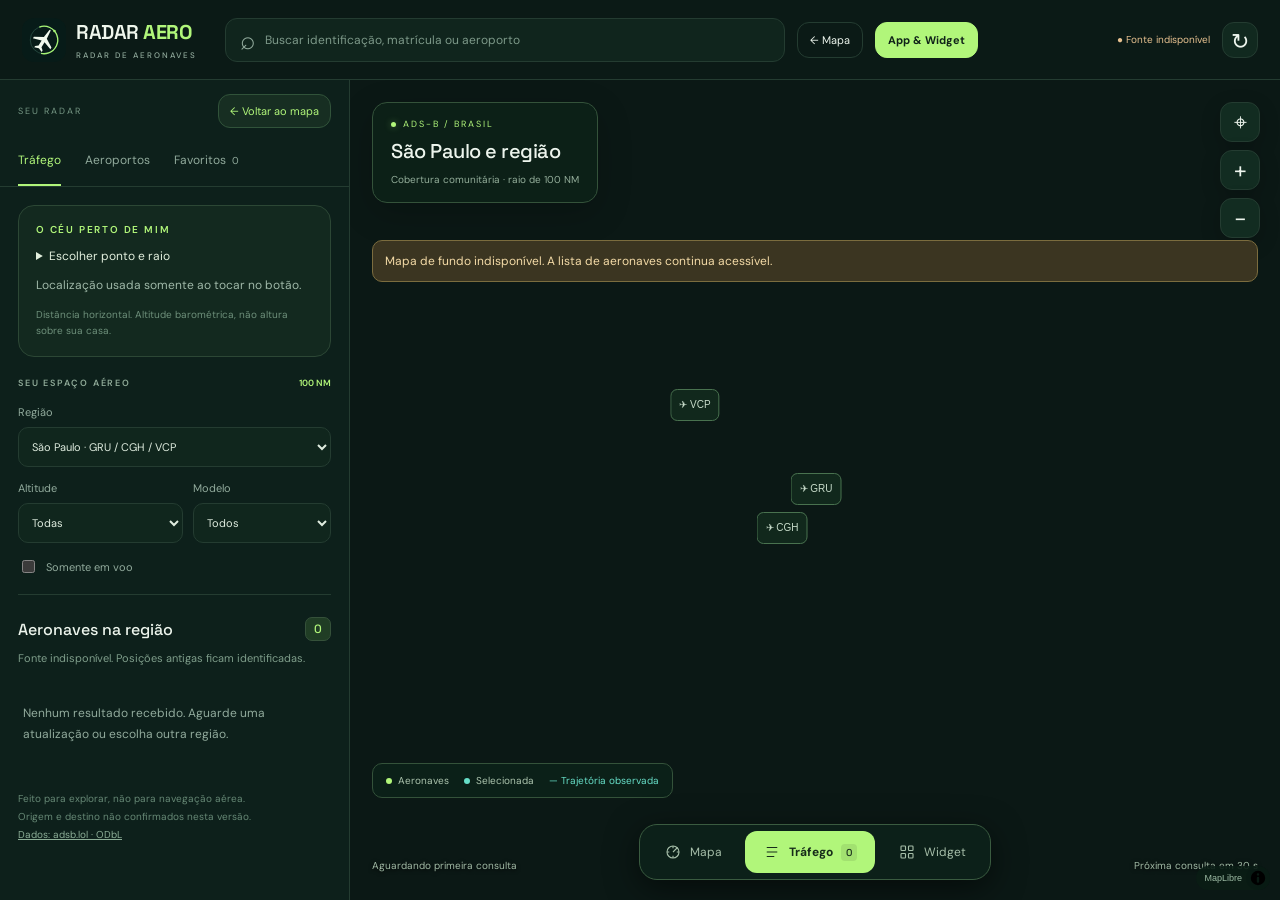
==== docs/index.html @ 055c2222 "Importar projeto completo Radar Aero e remover importador temporário" ====
<!doctype html><html lang="pt-BR"><head><meta charset="utf-8"><meta name="viewport" content="width=device-width,initial-scale=1"><meta name="theme-color" content="#071b18"><link rel="manifest" href="./manifest.webmanifest?v=20261102-3"><link rel="apple-touch-icon" href="./icons/app-icon-192.png"><title>Radar Aero</title><link rel="stylesheet" href="./vendor/maplibre-gl.css"><link rel="stylesheet" href="./radar.css?v=20261102-3"></head><body>
<header><a class="brand" href="./" target="_top"><img class="logo" src="./icons/radar-mark.svg" width="44" height="44" alt=""><span>RADAR <b>AERO</b><small>RADAR DE AERONAVES</small></span></a><label class="search"><span>⌕</span><input id="search" type="search" placeholder="Buscar identificação, matrícula ou aeroporto" aria-label="Buscar identificação, matrícula ou aeroporto" autocomplete="off"></label><button id="map-back" class="header-map">← Mapa</button><button id="install-app" title="App e widget">App &amp; Widget</button><span class="connection" id="connection" role="status">● Conectando</span><button id="refresh" aria-label="Atualizar posições">↻</button></header>
<div class="workspace"><aside id="sidebar" aria-label="Tráfego e detalhes"><div class="mobile-handle"></div><div class="panel-top"><span>SEU RADAR</span><button id="collapse" aria-expanded="true">← Voltar ao mapa</button></div><div class="tabs" role="tablist" aria-label="Explorar"><button role="tab" aria-selected="true" data-tab="traffic">Tráfego</button><button role="tab" aria-selected="false" data-tab="airports">Aeroportos</button><button role="tab" aria-selected="false" data-tab="favorites">Favoritos <span id="fav-count">0</span></button></div><div class="scroll"><section id="selection" hidden aria-label="Aeronave selecionada"></section><section class="near-card" aria-label="Perto de mim"><div class="section-label">O CÉU PERTO DE MIM</div><details id="near-settings"><summary>Escolher ponto e raio</summary><p>Escolha seu ponto e descubra os aviões ao redor.</p><button id="locate">⌖ Usar minha localização</button><details><summary>Escolher ponto manualmente</summary><form id="near-form"><label>Latitude<input id="near-lat" type="number" min="-90" max="90" step="any" required placeholder="-23.4356"></label><label>Longitude<input id="near-lon" type="number" min="-180" max="180" step="any" required placeholder="-46.4731"></label><button>Salvar ponto e explorar</button></form></details><label>Raio<select id="near-radius"><option value="5">5 km</option><option value="10" selected>10 km</option><option value="25">25 km</option><option value="50">50 km</option></select></label></details><p id="near-status" role="status">Localização usada somente ao tocar no botão.</p><button id="leave-near" hidden>Voltar à região</button><button id="widget-config" hidden>↓ Configuração do widget</button><small>Distância horizontal. Altitude barométrica, não altura sobre sua casa.</small></section><section class="filters" id="filters"><div class="section-label">SEU ESPAÇO AÉREO <span>100 NM</span></div><label>Região<select id="region"><option value="sp">São Paulo · GRU / CGH / VCP</option><option value="rio">Rio de Janeiro · GIG</option><option value="brasilia">Brasília · BSB</option><option value="salvador">Salvador · SSA</option></select></label><div class="filter-row"><label>Altitude<select id="altitude"><option value="all">Todas</option><option value="low">Abaixo de 10.000 pés</option><option value="high">10.000 pés ou mais</option></select></label><label>Modelo<select id="model"><option value="all">Todos</option></select></label></div><label class="check"><input id="airborne" type="checkbox"> Somente em voo</label></section><div class="list-heading"><h1 id="list-title">Aeronaves na região</h1><span id="result-count">—</span></div><p id="list-note">Buscando posições recebidas pela rede ADS-B.</p><div id="results" role="tabpanel" aria-label="Resultados"></div><div class="side-footer">Feito para explorar, não para navegação aérea.<br>Origem e destino não confirmados nesta versão.<br><a href="https://www.adsb.lol/docs/open-data/api" target="_blank" rel="noopener">Dados: adsb.lol · ODbL</a></div></div></aside>
<main id="map-area" aria-label="Mapa do radar"><div id="map"></div><div class="map-title"><span><i class="signal-dot"></i> ADS-B / BRASIL</span><strong id="region-name">São Paulo e região</strong><small>Cobertura comunitária · raio de 100 NM</small></div><div id="map-error" hidden role="status">Mapa de fundo indisponível. A lista de aeronaves continua acessível.</div><div class="map-controls"><button id="home" aria-label="Voltar à região">⌖</button><button id="zoom-in" aria-label="Aproximar mapa">+</button><button id="zoom-out" aria-label="Afastar mapa">−</button></div><div class="map-legend"><span><i></i> Aeronaves</span><span><i class="cyan"></i> Selecionada</span><span class="line-key">— Trajetória observada</span></div><div class="bottom-status"><span id="updated">Aguardando primeira consulta</span><span id="next-update"></span></div></main></div>
<nav class="app-nav" aria-label="Navegação principal"><button id="nav-map" aria-pressed="true"><svg viewBox="0 0 24 24" aria-hidden="true"><circle cx="12" cy="12" r="8"/><path d="M12 12l6-6M4 12h3m10 0h3M12 4v3m0 10v3"/></svg>Mapa</button><button id="open-panel" aria-controls="sidebar" aria-expanded="false"><svg viewBox="0 0 24 24" aria-hidden="true"><path d="M5 6h14M5 12h14M5 18h10"/></svg>Tráfego <span id="mobile-count">0</span></button><button id="nav-widget"><svg viewBox="0 0 24 24" aria-hidden="true"><rect x="4" y="4" width="6" height="6" rx="1"/><rect x="14" y="4" width="6" height="6" rx="1"/><rect x="4" y="14" width="6" height="6" rx="1"/><rect x="14" y="14" width="6" height="6" rx="1"/></svg>Widget</button></nav><script src="./vendor/maplibre-gl.js"></script><script type="module" src="./radar.js?v=20261102-3"></script><dialog id="install-help" aria-labelledby="install-title"><div class="dialog-top"><img src="./icons/radar-mark.svg" width="48" height="48" alt="Radar Aero"><div class="dialog-switch" role="tablist" aria-label="Instalação"><button id="tab-app" role="tab" aria-selected="true">App</button><button id="tab-widget" role="tab" aria-selected="false">Widget Android</button></div><button id="close-install" aria-label="Fechar App e Widget">×</button></div><div class="dialog-scroll" data-view="app"><p class="eyebrow">SEU RADAR, SEMPRE POR PERTO</p><h2 id="install-title">Leve o céu com você.</h2><p class="dialog-lead">No computador, no celular ou direto na sua tela inicial.</p><section class="install-card"><span class="card-tag">CELULAR + PC</span><h3>Instale o Radar Aero</h3><p>Abra o mapa em uma janela própria, com atalho e ícone no seu aparelho.</p><button id="confirm-install" class="primary-action">Instalar app</button><p id="install-status" role="status">No Chrome ou Edge, procure “Instalar app” no menu do navegador. No iPhone, use Safari → Compartilhar → Adicionar à Tela de Início.</p></section><section class="install-card widget-card" id="widget-section"><span class="card-tag">WIDGET ANDROID</span><h3>O céu na sua tela inicial</h3><p>Veja os aviões perto do ponto salvo, sem abrir o mapa.</p><a class="primary-action" href="./downloads/radar-aero-widget-0.2.1.apk" download>Baixar widget Android <span>↓</span></a><ol><li>Instale o arquivo e abra <strong>Radar Aero Widget</strong>.</li><li>Toque em <strong>Adicionar widget à tela inicial</strong> e confirme no Android.</li><li>Escolha seu ponto depois, em <strong>Ajustes</strong> no widget.</li></ol><p class="helper">Se nada aparecer no Galaxy: pressione um espaço vazio da tela inicial → Widgets → Radar Aero Widget → Adicionar. O widget é instalado pelo APK, separadamente do app web.</p><button id="prepare-widget" class="secondary-action">Configurar meu ponto no radar →</button></section><p class="dialog-foot">O widget mostra o horário da consulta. Atualização automática sujeita às regras de bateria do Android.</p></div></dialog><script type="module" src="./pwa.js?v=20261102-3"></script></body></html>
---- docs/vendor/maplibre-gl.css ----
.maplibregl-map{font:12px/20px Helvetica Neue,Arial,Helvetica,sans-serif;overflow:hidden;position:relative;-webkit-tap-highlight-color:rgb(0 0 0/0)}.maplibregl-canvas{left:0;position:absolute;top:0}.maplibregl-map:fullscreen{height:100%;width:100%}.maplibregl-ctrl-group button.maplibregl-ctrl-compass{touch-action:none}.maplibregl-canvas-container.maplibregl-interactive,.maplibregl-ctrl-group button.maplibregl-ctrl-compass{cursor:grab;-webkit-user-select:none;-moz-user-select:none;user-select:none}.maplibregl-canvas-container.maplibregl-interactive.maplibregl-track-pointer{cursor:pointer}.maplibregl-canvas-container.maplibregl-interactive:active,.maplibregl-ctrl-group button.maplibregl-ctrl-compass:active{cursor:grabbing}.maplibregl-canvas-container.maplibregl-touch-zoom-rotate,.maplibregl-canvas-container.maplibregl-touch-zoom-rotate .maplibregl-canvas{touch-action:pan-x pan-y}.maplibregl-canvas-container.maplibregl-touch-drag-pan,.maplibregl-canvas-container.maplibregl-touch-drag-pan .maplibregl-canvas{touch-action:pinch-zoom}.maplibregl-canvas-container.maplibregl-touch-zoom-rotate.maplibregl-touch-drag-pan,.maplibregl-canvas-container.maplibregl-touch-zoom-rotate.maplibregl-touch-drag-pan .maplibregl-canvas{touch-action:none}.maplibregl-canvas-container.maplibregl-touch-drag-pan.maplibregl-cooperative-gestures,.maplibregl-canvas-container.maplibregl-touch-drag-pan.maplibregl-cooperative-gestures .maplibregl-canvas{touch-action:pan-x pan-y}.maplibregl-ctrl-bottom-left,.maplibregl-ctrl-bottom-right,.maplibregl-ctrl-top-left,.maplibregl-ctrl-top-right{pointer-events:none;position:absolute;z-index:2}.maplibregl-ctrl-top-left{left:0;top:0}.maplibregl-ctrl-top-right{right:0;top:0}.maplibregl-ctrl-bottom-left{bottom:0;left:0}.maplibregl-ctrl-bottom-right{bottom:0;right:0}.maplibregl-ctrl{clear:both;pointer-events:auto;transform:translate(0)}.maplibregl-ctrl-top-left .maplibregl-ctrl{float:left;margin:10px 0 0 10px}.maplibregl-ctrl-top-right .maplibregl-ctrl{float:right;margin:10px 10px 0 0}.maplibregl-ctrl-bottom-left .maplibregl-ctrl{float:left;margin:0 0 10px 10px}.maplibregl-ctrl-bottom-right .maplibregl-ctrl{float:right;margin:0 10px 10px 0}.maplibregl-ctrl-group{background:#fff;border-radius:4px}.maplibregl-ctrl-group:not(:empty){box-shadow:0 0 0 2px rgba(0,0,0,.1)}@media (forced-colors:active){.maplibregl-ctrl-group:not(:empty){box-shadow:0 0 0 2px ButtonText}}.maplibregl-ctrl-group button{background-color:transparent;border:0;box-sizing:border-box;cursor:pointer;display:block;height:29px;outline:none;padding:0;width:29px}.maplibregl-ctrl-group button+button{border-top:1px solid #ddd}.maplibregl-ctrl button .maplibregl-ctrl-icon{background-position:50%;background-repeat:no-repeat;display:block;height:100%;width:100%}@media (forced-colors:active){.maplibregl-ctrl-icon{background-color:transparent}.maplibregl-ctrl-group button+button{border-top:1px solid ButtonText}}.maplibregl-ctrl button::-moz-focus-inner{border:0;padding:0}.maplibregl-ctrl-attrib-button:focus,.maplibregl-ctrl-group button:focus{box-shadow:0 0 2px 2px #0096ff}.maplibregl-ctrl button:disabled{cursor:not-allowed}.maplibregl-ctrl button:disabled .maplibregl-ctrl-icon{opacity:.25}@media (hover:hover){.maplibregl-ctrl button:not(:disabled):hover{background-color:rgb(0 0 0/5%)}}.maplibregl-ctrl button:not(:disabled):active{background-color:rgb(0 0 0/5%)}.maplibregl-ctrl-group button:focus:focus-visible{box-shadow:0 0 2px 2px #0096ff}.maplibregl-ctrl-group button:focus:not(:focus-visible){box-shadow:none}.maplibregl-ctrl-group button:focus:first-child{border-radius:4px 4px 0 0}.maplibregl-ctrl-group button:focus:last-child{border-radius:0 0 4px 4px}.maplibregl-ctrl-group button:focus:only-child{border-radius:inherit}.maplibregl-ctrl button.maplibregl-ctrl-zoom-out .maplibregl-ctrl-icon{background-image:url("data:image/svg+xml;charset=utf-8,%3Csvg xmlns='http://www.w3.org/2000/svg' width='29' height='29' fill='%23333' viewBox='0 0 29 29'%3E%3Cpath d='M10 13c-.75 0-1.5.75-1.5 1.5S9.25 16 10 16h9c.75 0 1.5-.75 1.5-1.5S19.75 13 19 13z'/%3E%3C/svg%3E")}.maplibregl-ctrl button.maplibregl-ctrl-zoom-in .maplibregl-ctrl-icon{background-image:url("data:image/svg+xml;charset=utf-8,%3Csvg xmlns='http://www.w3.org/2000/svg' width='29' height='29' fill='%23333' viewBox='0 0 29 29'%3E%3Cpath d='M14.5 8.5c-.75 0-1.5.75-1.5 1.5v3h-3c-.75 0-1.5.75-1.5 1.5S9.25 16 10 16h3v3c0 .75.75 1.5 1.5 1.5S16 19.75 16 19v-3h3c.75 0 1.5-.75 1.5-1.5S19.75 13 19 13h-3v-3c0-.75-.75-1.5-1.5-1.5'/%3E%3C/svg%3E")}@media (forced-colors:active){.maplibregl-ctrl button.maplibregl-ctrl-zoom-out .maplibregl-ctrl-icon{background-image:url("data:image/svg+xml;charset=utf-8,%3Csvg xmlns='http://www.w3.org/2000/svg' width='29' height='29' fill='%23fff' viewBox='0 0 29 29'%3E%3Cpath d='M10 13c-.75 0-1.5.75-1.5 1.5S9.25 16 10 16h9c.75 0 1.5-.75 1.5-1.5S19.75 13 19 13z'/%3E%3C/svg%3E")}.maplibregl-ctrl button.maplibregl-ctrl-zoom-in .maplibregl-ctrl-icon{background-image:url("data:image/svg+xml;charset=utf-8,%3Csvg xmlns='http://www.w3.org/2000/svg' width='29' height='29' fill='%23fff' viewBox='0 0 29 29'%3E%3Cpath d='M14.5 8.5c-.75 0-1.5.75-1.5 1.5v3h-3c-.75 0-1.5.75-1.5 1.5S9.25 16 10 16h3v3c0 .75.75 1.5 1.5 1.5S16 19.75 16 19v-3h3c.75 0 1.5-.75 1.5-1.5S19.75 13 19 13h-3v-3c0-.75-.75-1.5-1.5-1.5'/%3E%3C/svg%3E")}}@media (forced-colors:active) and (prefers-color-scheme:light){.maplibregl-ctrl button.maplibregl-ctrl-zoom-out .maplibregl-ctrl-icon{background-image:url("data:image/svg+xml;charset=utf-8,%3Csvg xmlns='http://www.w3.org/2000/svg' width='29' height='29' viewBox='0 0 29 29'%3E%3Cpath d='M10 13c-.75 0-1.5.75-1.5 1.5S9.25 16 10 16h9c.75 0 1.5-.75 1.5-1.5S19.75 13 19 13z'/%3E%3C/svg%3E")}.maplibregl-ctrl button.maplibregl-ctrl-zoom-in .maplibregl-ctrl-icon{background-image:url("data:image/svg+xml;charset=utf-8,%3Csvg xmlns='http://www.w3.org/2000/svg' width='29' height='29' viewBox='0 0 29 29'%3E%3Cpath d='M14.5 8.5c-.75 0-1.5.75-1.5 1.5v3h-3c-.75 0-1.5.75-1.5 1.5S9.25 16 10 16h3v3c0 .75.75 1.5 1.5 1.5S16 19.75 16 19v-3h3c.75 0 1.5-.75 1.5-1.5S19.75 13 19 13h-3v-3c0-.75-.75-1.5-1.5-1.5'/%3E%3C/svg%3E")}}.maplibregl-ctrl button.maplibregl-ctrl-fullscreen .maplibregl-ctrl-icon{background-image:url("data:image/svg+xml;charset=utf-8,%3Csvg xmlns='http://www.w3.org/2000/svg' width='29' height='29' fill='%23333' viewBox='0 0 29 29'%3E%3Cpath d='M24 16v5.5c0 1.75-.75 2.5-2.5 2.5H16v-1l3-1.5-4-5.5 1-1 5.5 4 1.5-3zM6 16l1.5 3 5.5-4 1 1-4 5.5 3 1.5v1H7.5C5.75 24 5 23.25 5 21.5V16zm7-11v1l-3 1.5 4 5.5-1 1-5.5-4L6 13H5V7.5C5 5.75 5.75 5 7.5 5zm11 2.5c0-1.75-.75-2.5-2.5-2.5H16v1l3 1.5-4 5.5 1 1 5.5-4 1.5 3h1z'/%3E%3C/svg%3E")}.maplibregl-ctrl button.maplibregl-ctrl-shrink .maplibregl-ctrl-icon{background-image:url("data:image/svg+xml;charset=utf-8,%3Csvg xmlns='http://www.w3.org/2000/svg' width='29' height='29' viewBox='0 0 29 29'%3E%3Cpath d='M18.5 16c-1.75 0-2.5.75-2.5 2.5V24h1l1.5-3 5.5 4 1-1-4-5.5 3-1.5v-1zM13 18.5c0-1.75-.75-2.5-2.5-2.5H5v1l3 1.5L4 24l1 1 5.5-4 1.5 3h1zm3-8c0 1.75.75 2.5 2.5 2.5H24v-1l-3-1.5L25 5l-1-1-5.5 4L17 5h-1zM10.5 13c1.75 0 2.5-.75 2.5-2.5V5h-1l-1.5 3L5 4 4 5l4 5.5L5 12v1z'/%3E%3C/svg%3E")}@media (forced-colors:active){.maplibregl-ctrl button.maplibregl-ctrl-fullscreen .maplibregl-ctrl-icon{background-image:url("data:image/svg+xml;charset=utf-8,%3Csvg xmlns='http://www.w3.org/2000/svg' width='29' height='29' fill='%23fff' viewBox='0 0 29 29'%3E%3Cpath d='M24 16v5.5c0 1.75-.75 2.5-2.5 2.5H16v-1l3-1.5-4-5.5 1-1 5.5 4 1.5-3zM6 16l1.5 3 5.5-4 1 1-4 5.5 3 1.5v1H7.5C5.75 24 5 23.25 5 21.5V16zm7-11v1l-3 1.5 4 5.5-1 1-5.5-4L6 13H5V7.5C5 5.75 5.75 5 7.5 5zm11 2.5c0-1.75-.75-2.5-2.5-2.5H16v1l3 1.5-4 5.5 1 1 5.5-4 1.5 3h1z'/%3E%3C/svg%3E")}.maplibregl-ctrl button.maplibregl-ctrl-shrink .maplibregl-ctrl-icon{background-image:url("data:image/svg+xml;charset=utf-8,%3Csvg xmlns='http://www.w3.org/2000/svg' width='29' height='29' fill='%23fff' viewBox='0 0 29 29'%3E%3Cpath d='M18.5 16c-1.75 0-2.5.75-2.5 2.5V24h1l1.5-3 5.5 4 1-1-4-5.5 3-1.5v-1zM13 18.5c0-1.75-.75-2.5-2.5-2.5H5v1l3 1.5L4 24l1 1 5.5-4 1.5 3h1zm3-8c0 1.75.75 2.5 2.5 2.5H24v-1l-3-1.5L25 5l-1-1-5.5 4L17 5h-1zM10.5 13c1.75 0 2.5-.75 2.5-2.5V5h-1l-1.5 3L5 4 4 5l4 5.5L5 12v1z'/%3E%3C/svg%3E")}}@media (forced-colors:active) and (prefers-color-scheme:light){.maplibregl-ctrl button.maplibregl-ctrl-fullscreen .maplibregl-ctrl-icon{background-image:url("data:image/svg+xml;charset=utf-8,%3Csvg xmlns='http://www.w3.org/2000/svg' width='29' height='29' viewBox='0 0 29 29'%3E%3Cpath d='M24 16v5.5c0 1.75-.75 2.5-2.5 2.5H16v-1l3-1.5-4-5.5 1-1 5.5 4 1.5-3zM6 16l1.5 3 5.5-4 1 1-4 5.5 3 1.5v1H7.5C5.75 24 5 23.25 5 21.5V16zm7-11v1l-3 1.5 4 5.5-1 1-5.5-4L6 13H5V7.5C5 5.75 5.75 5 7.5 5zm11 2.5c0-1.75-.75-2.5-2.5-2.5H16v1l3 1.5-4 5.5 1 1 5.5-4 1.5 3h1z'/%3E%3C/svg%3E")}.maplibregl-ctrl button.maplibregl-ctrl-shrink .maplibregl-ctrl-icon{background-image:url("data:image/svg+xml;charset=utf-8,%3Csvg xmlns='http://www.w3.org/2000/svg' width='29' height='29' viewBox='0 0 29 29'%3E%3Cpath d='M18.5 16c-1.75 0-2.5.75-2.5 2.5V24h1l1.5-3 5.5 4 1-1-4-5.5 3-1.5v-1zM13 18.5c0-1.75-.75-2.5-2.5-2.5H5v1l3 1.5L4 24l1 1 5.5-4 1.5 3h1zm3-8c0 1.75.75 2.5 2.5 2.5H24v-1l-3-1.5L25 5l-1-1-5.5 4L17 5h-1zM10.5 13c1.75 0 2.5-.75 2.5-2.5V5h-1l-1.5 3L5 4 4 5l4 5.5L5 12v1z'/%3E%3C/svg%3E")}}.maplibregl-ctrl button.maplibregl-ctrl-compass .maplibregl-ctrl-icon{background-image:url("data:image/svg+xml;charset=utf-8,%3Csvg xmlns='http://www.w3.org/2000/svg' width='29' height='29' fill='%23333' viewBox='0 0 29 29'%3E%3Cpath d='m10.5 14 4-8 4 8z'/%3E%3Cpath fill='%23ccc' d='m10.5 16 4 8 4-8z'/%3E%3C/svg%3E")}@media (forced-colors:active){.maplibregl-ctrl button.maplibregl-ctrl-compass .maplibregl-ctrl-icon{background-image:url("data:image/svg+xml;charset=utf-8,%3Csvg xmlns='http://www.w3.org/2000/svg' width='29' height='29' fill='%23fff' viewBox='0 0 29 29'%3E%3Cpath d='m10.5 14 4-8 4 8z'/%3E%3Cpath fill='%23ccc' d='m10.5 16 4 8 4-8z'/%3E%3C/svg%3E")}}@media (forced-colors:active) and (prefers-color-scheme:light){.maplibregl-ctrl button.maplibregl-ctrl-compass .maplibregl-ctrl-icon{background-image:url("data:image/svg+xml;charset=utf-8,%3Csvg xmlns='http://www.w3.org/2000/svg' width='29' height='29' viewBox='0 0 29 29'%3E%3Cpath d='m10.5 14 4-8 4 8z'/%3E%3Cpath fill='%23ccc' d='m10.5 16 4 8 4-8z'/%3E%3C/svg%3E")}}.maplibregl-ctrl button.maplibregl-ctrl-globe .maplibregl-ctrl-icon{background-image:url("data:image/svg+xml;charset=utf-8,%3Csvg xmlns='http://www.w3.org/2000/svg' width='22' height='22' fill='none' stroke='%23333' viewBox='0 0 22 22'%3E%3Ccircle cx='11' cy='11' r='8.5'/%3E%3Cpath d='M17.5 11c0 4.819-3.02 8.5-6.5 8.5S4.5 15.819 4.5 11 7.52 2.5 11 2.5s6.5 3.681 6.5 8.5Z'/%3E%3Cpath d='M13.5 11c0 2.447-.331 4.64-.853 6.206-.262.785-.562 1.384-.872 1.777-.314.399-.58.517-.775.517s-.461-.118-.775-.517c-.31-.393-.61-.992-.872-1.777C8.831 15.64 8.5 13.446 8.5 11s.331-4.64.853-6.206c.262-.785.562-1.384.872-1.777.314-.399.58-.517.775-.517s.461.118.775.517c.31.393.61.992.872 1.777.522 1.565.853 3.76.853 6.206Z'/%3E%3Cpath d='M11 7.5c-1.909 0-3.622-.166-4.845-.428-.616-.132-1.08-.283-1.379-.434a1.3 1.3 0 0 1-.224-.138q.07-.058.224-.138c.299-.151.763-.302 1.379-.434C7.378 5.666 9.091 5.5 11 5.5s3.622.166 4.845.428c.616.132 1.08.283 1.379.434.105.053.177.1.224.138q-.07.058-.224.138c-.299.151-.763.302-1.379.434-1.223.262-2.936.428-4.845.428ZM4.486 6.436ZM11 16.5c-1.909 0-3.622-.166-4.845-.428-.616-.132-1.08-.283-1.379-.434a1.3 1.3 0 0 1-.224-.138 1.3 1.3 0 0 1 .224-.138c.299-.151.763-.302 1.379-.434C7.378 14.666 9.091 14.5 11 14.5s3.622.166 4.845.428c.616.132 1.08.283 1.379.434.105.053.177.1.224.138a1.3 1.3 0 0 1-.224.138c-.299.151-.763.302-1.379.434-1.223.262-2.936.428-4.845.428Zm-6.514-1.064ZM11 12.5c-2.46 0-4.672-.222-6.255-.574-.796-.177-1.406-.38-1.805-.59a1.5 1.5 0 0 1-.39-.272.3.3 0 0 1-.047-.064.3.3 0 0 1 .048-.064c.066-.073.189-.167.389-.272.399-.21 1.009-.413 1.805-.59C6.328 9.722 8.54 9.5 11 9.5s4.672.222 6.256.574c.795.177 1.405.38 1.804.59.2.105.323.2.39.272a.3.3 0 0 1 .047.064.3.3 0 0 1-.048.064 1.4 1.4 0 0 1-.389.272c-.399.21-1.009.413-1.804.59-1.584.352-3.796.574-6.256.574Zm-8.501-1.51v.002zm0 .018v.002zm17.002.002v-.002zm0-.018v-.002z'/%3E%3C/svg%3E")}.maplibregl-ctrl button.maplibregl-ctrl-globe-enabled .maplibregl-ctrl-icon{background-image:url("data:image/svg+xml;charset=utf-8,%3Csvg xmlns='http://www.w3.org/2000/svg' width='22' height='22' fill='none' stroke='%2333b5e5' viewBox='0 0 22 22'%3E%3Ccircle cx='11' cy='11' r='8.5'/%3E%3Cpath d='M17.5 11c0 4.819-3.02 8.5-6.5 8.5S4.5 15.819 4.5 11 7.52 2.5 11 2.5s6.5 3.681 6.5 8.5Z'/%3E%3Cpath d='M13.5 11c0 2.447-.331 4.64-.853 6.206-.262.785-.562 1.384-.872 1.777-.314.399-.58.517-.775.517s-.461-.118-.775-.517c-.31-.393-.61-.992-.872-1.777C8.831 15.64 8.5 13.446 8.5 11s.331-4.64.853-6.206c.262-.785.562-1.384.872-1.777.314-.399.58-.517.775-.517s.461.118.775.517c.31.393.61.992.872 1.777.522 1.565.853 3.76.853 6.206Z'/%3E%3Cpath d='M11 7.5c-1.909 0-3.622-.166-4.845-.428-.616-.132-1.08-.283-1.379-.434a1.3 1.3 0 0 1-.224-.138q.07-.058.224-.138c.299-.151.763-.302 1.379-.434C7.378 5.666 9.091 5.5 11 5.5s3.622.166 4.845.428c.616.132 1.08.283 1.379.434.105.053.177.1.224.138q-.07.058-.224.138c-.299.151-.763.302-1.379.434-1.223.262-2.936.428-4.845.428ZM4.486 6.436ZM11 16.5c-1.909 0-3.622-.166-4.845-.428-.616-.132-1.08-.283-1.379-.434a1.3 1.3 0 0 1-.224-.138 1.3 1.3 0 0 1 .224-.138c.299-.151.763-.302 1.379-.434C7.378 14.666 9.091 14.5 11 14.5s3.622.166 4.845.428c.616.132 1.08.283 1.379.434.105.053.177.1.224.138a1.3 1.3 0 0 1-.224.138c-.299.151-.763.302-1.379.434-1.223.262-2.936.428-4.845.428Zm-6.514-1.064ZM11 12.5c-2.46 0-4.672-.222-6.255-.574-.796-.177-1.406-.38-1.805-.59a1.5 1.5 0 0 1-.39-.272.3.3 0 0 1-.047-.064.3.3 0 0 1 .048-.064c.066-.073.189-.167.389-.272.399-.21 1.009-.413 1.805-.59C6.328 9.722 8.54 9.5 11 9.5s4.672.222 6.256.574c.795.177 1.405.38 1.804.59.2.105.323.2.39.272a.3.3 0 0 1 .047.064.3.3 0 0 1-.048.064 1.4 1.4 0 0 1-.389.272c-.399.21-1.009.413-1.804.59-1.584.352-3.796.574-6.256.574Zm-8.501-1.51v.002zm0 .018v.002zm17.002.002v-.002zm0-.018v-.002z'/%3E%3C/svg%3E")}.maplibregl-ctrl button.maplibregl-ctrl-terrain .maplibregl-ctrl-icon{background-image:url("data:image/svg+xml;charset=utf-8,%3Csvg xmlns='http://www.w3.org/2000/svg' width='22' height='22' fill='%23333' viewBox='0 0 22 22'%3E%3Cpath d='m1.754 13.406 4.453-4.851 3.09 3.09 3.281 3.277.969-.969-3.309-3.312 3.844-4.121 6.148 6.886h1.082v-.855l-7.207-8.07-4.84 5.187L6.169 6.57l-5.48 5.965v.871ZM.688 16.844h20.625v1.375H.688Zm0 0'/%3E%3C/svg%3E")}.maplibregl-ctrl button.maplibregl-ctrl-terrain-enabled .maplibregl-ctrl-icon{background-image:url("data:image/svg+xml;charset=utf-8,%3Csvg xmlns='http://www.w3.org/2000/svg' width='22' height='22' fill='%2333b5e5' viewBox='0 0 22 22'%3E%3Cpath d='m1.754 13.406 4.453-4.851 3.09 3.09 3.281 3.277.969-.969-3.309-3.312 3.844-4.121 6.148 6.886h1.082v-.855l-7.207-8.07-4.84 5.187L6.169 6.57l-5.48 5.965v.871ZM.688 16.844h20.625v1.375H.688Zm0 0'/%3E%3C/svg%3E")}.maplibregl-ctrl button.maplibregl-ctrl-geolocate .maplibregl-ctrl-icon{background-image:url("data:image/svg+xml;charset=utf-8,%3Csvg xmlns='http://www.w3.org/2000/svg' width='29' height='29' fill='%23333' viewBox='0 0 20 20'%3E%3Cpath d='M10 4C9 4 9 5 9 5v.1A5 5 0 0 0 5.1 9H5s-1 0-1 1 1 1 1 1h.1A5 5 0 0 0 9 14.9v.1s0 1 1 1 1-1 1-1v-.1a5 5 0 0 0 3.9-3.9h.1s1 0 1-1-1-1-1-1h-.1A5 5 0 0 0 11 5.1V5s0-1-1-1m0 2.5a3.5 3.5 0 1 1 0 7 3.5 3.5 0 1 1 0-7'/%3E%3Ccircle cx='10' cy='10' r='2'/%3E%3C/svg%3E")}.maplibregl-ctrl button.maplibregl-ctrl-geolocate:disabled .maplibregl-ctrl-icon{background-image:url("data:image/svg+xml;charset=utf-8,%3Csvg xmlns='http://www.w3.org/2000/svg' width='29' height='29' fill='%23aaa' viewBox='0 0 20 20'%3E%3Cpath d='M10 4C9 4 9 5 9 5v.1A5 5 0 0 0 5.1 9H5s-1 0-1 1 1 1 1 1h.1A5 5 0 0 0 9 14.9v.1s0 1 1 1 1-1 1-1v-.1a5 5 0 0 0 3.9-3.9h.1s1 0 1-1-1-1-1-1h-.1A5 5 0 0 0 11 5.1V5s0-1-1-1m0 2.5a3.5 3.5 0 1 1 0 7 3.5 3.5 0 1 1 0-7'/%3E%3Ccircle cx='10' cy='10' r='2'/%3E%3Cpath fill='red' d='m14 5 1 1-9 9-1-1z'/%3E%3C/svg%3E")}.maplibregl-ctrl button.maplibregl-ctrl-geolocate.maplibregl-ctrl-geolocate-active .maplibregl-ctrl-icon{background-image:url("data:image/svg+xml;charset=utf-8,%3Csvg xmlns='http://www.w3.org/2000/svg' width='29' height='29' fill='%2333b5e5' viewBox='0 0 20 20'%3E%3Cpath d='M10 4C9 4 9 5 9 5v.1A5 5 0 0 0 5.1 9H5s-1 0-1 1 1 1 1 1h.1A5 5 0 0 0 9 14.9v.1s0 1 1 1 1-1 1-1v-.1a5 5 0 0 0 3.9-3.9h.1s1 0 1-1-1-1-1-1h-.1A5 5 0 0 0 11 5.1V5s0-1-1-1m0 2.5a3.5 3.5 0 1 1 0 7 3.5 3.5 0 1 1 0-7'/%3E%3Ccircle cx='10' cy='10' r='2'/%3E%3C/svg%3E")}.maplibregl-ctrl button.maplibregl-ctrl-geolocate.maplibregl-ctrl-geolocate-active-error .maplibregl-ctrl-icon{background-image:url("data:image/svg+xml;charset=utf-8,%3Csvg xmlns='http://www.w3.org/2000/svg' width='29' height='29' fill='%23e58978' viewBox='0 0 20 20'%3E%3Cpath d='M10 4C9 4 9 5 9 5v.1A5 5 0 0 0 5.1 9H5s-1 0-1 1 1 1 1 1h.1A5 5 0 0 0 9 14.9v.1s0 1 1 1 1-1 1-1v-.1a5 5 0 0 0 3.9-3.9h.1s1 0 1-1-1-1-1-1h-.1A5 5 0 0 0 11 5.1V5s0-1-1-1m0 2.5a3.5 3.5 0 1 1 0 7 3.5 3.5 0 1 1 0-7'/%3E%3Ccircle cx='10' cy='10' r='2'/%3E%3C/svg%3E")}.maplibregl-ctrl button.maplibregl-ctrl-geolocate.maplibregl-ctrl-geolocate-background .maplibregl-ctrl-icon{background-image:url("data:image/svg+xml;charset=utf-8,%3Csvg xmlns='http://www.w3.org/2000/svg' width='29' height='29' fill='%2333b5e5' viewBox='0 0 20 20'%3E%3Cpath d='M10 4C9 4 9 5 9 5v.1A5 5 0 0 0 5.1 9H5s-1 0-1 1 1 1 1 1h.1A5 5 0 0 0 9 14.9v.1s0 1 1 1 1-1 1-1v-.1a5 5 0 0 0 3.9-3.9h.1s1 0 1-1-1-1-1-1h-.1A5 5 0 0 0 11 5.1V5s0-1-1-1m0 2.5a3.5 3.5 0 1 1 0 7 3.5 3.5 0 1 1 0-7'/%3E%3C/svg%3E")}.maplibregl-ctrl button.maplibregl-ctrl-geolocate.maplibregl-ctrl-geolocate-background-error .maplibregl-ctrl-icon{background-image:url("data:image/svg+xml;charset=utf-8,%3Csvg xmlns='http://www.w3.org/2000/svg' width='29' height='29' fill='%23e54e33' viewBox='0 0 20 20'%3E%3Cpath d='M10 4C9 4 9 5 9 5v.1A5 5 0 0 0 5.1 9H5s-1 0-1 1 1 1 1 1h.1A5 5 0 0 0 9 14.9v.1s0 1 1 1 1-1 1-1v-.1a5 5 0 0 0 3.9-3.9h.1s1 0 1-1-1-1-1-1h-.1A5 5 0 0 0 11 5.1V5s0-1-1-1m0 2.5a3.5 3.5 0 1 1 0 7 3.5 3.5 0 1 1 0-7'/%3E%3C/svg%3E")}.maplibregl-ctrl button.maplibregl-ctrl-geolocate.maplibregl-ctrl-geolocate-waiting .maplibregl-ctrl-icon{animation:maplibregl-spin 2s linear infinite}@media (forced-colors:active){.maplibregl-ctrl button.maplibregl-ctrl-geolocate .maplibregl-ctrl-icon{background-image:url("data:image/svg+xml;charset=utf-8,%3Csvg xmlns='http://www.w3.org/2000/svg' width='29' height='29' fill='%23fff' viewBox='0 0 20 20'%3E%3Cpath d='M10 4C9 4 9 5 9 5v.1A5 5 0 0 0 5.1 9H5s-1 0-1 1 1 1 1 1h.1A5 5 0 0 0 9 14.9v.1s0 1 1 1 1-1 1-1v-.1a5 5 0 0 0 3.9-3.9h.1s1 0 1-1-1-1-1-1h-.1A5 5 0 0 0 11 5.1V5s0-1-1-1m0 2.5a3.5 3.5 0 1 1 0 7 3.5 3.5 0 1 1 0-7'/%3E%3Ccircle cx='10' cy='10' r='2'/%3E%3C/svg%3E")}.maplibregl-ctrl button.maplibregl-ctrl-geolocate:disabled .maplibregl-ctrl-icon{background-image:url("data:image/svg+xml;charset=utf-8,%3Csvg xmlns='http://www.w3.org/2000/svg' width='29' height='29' fill='%23999' viewBox='0 0 20 20'%3E%3Cpath d='M10 4C9 4 9 5 9 5v.1A5 5 0 0 0 5.1 9H5s-1 0-1 1 1 1 1 1h.1A5 5 0 0 0 9 14.9v.1s0 1 1 1 1-1 1-1v-.1a5 5 0 0 0 3.9-3.9h.1s1 0 1-1-1-1-1-1h-.1A5 5 0 0 0 11 5.1V5s0-1-1-1m0 2.5a3.5 3.5 0 1 1 0 7 3.5 3.5 0 1 1 0-7'/%3E%3Ccircle cx='10' cy='10' r='2'/%3E%3Cpath fill='red' d='m14 5 1 1-9 9-1-1z'/%3E%3C/svg%3E")}.maplibregl-ctrl button.maplibregl-ctrl-geolocate.maplibregl-ctrl-geolocate-active .maplibregl-ctrl-icon{background-image:url("data:image/svg+xml;charset=utf-8,%3Csvg xmlns='http://www.w3.org/2000/svg' width='29' height='29' fill='%2333b5e5' viewBox='0 0 20 20'%3E%3Cpath d='M10 4C9 4 9 5 9 5v.1A5 5 0 0 0 5.1 9H5s-1 0-1 1 1 1 1 1h.1A5 5 0 0 0 9 14.9v.1s0 1 1 1 1-1 1-1v-.1a5 5 0 0 0 3.9-3.9h.1s1 0 1-1-1-1-1-1h-.1A5 5 0 0 0 11 5.1V5s0-1-1-1m0 2.5a3.5 3.5 0 1 1 0 7 3.5 3.5 0 1 1 0-7'/%3E%3Ccircle cx='10' cy='10' r='2'/%3E%3C/svg%3E")}.maplibregl-ctrl button.maplibregl-ctrl-geolocate.maplibregl-ctrl-geolocate-active-error .maplibregl-ctrl-icon{background-image:url("data:image/svg+xml;charset=utf-8,%3Csvg xmlns='http://www.w3.org/2000/svg' width='29' height='29' fill='%23e58978' viewBox='0 0 20 20'%3E%3Cpath d='M10 4C9 4 9 5 9 5v.1A5 5 0 0 0 5.1 9H5s-1 0-1 1 1 1 1 1h.1A5 5 0 0 0 9 14.9v.1s0 1 1 1 1-1 1-1v-.1a5 5 0 0 0 3.9-3.9h.1s1 0 1-1-1-1-1-1h-.1A5 5 0 0 0 11 5.1V5s0-1-1-1m0 2.5a3.5 3.5 0 1 1 0 7 3.5 3.5 0 1 1 0-7'/%3E%3Ccircle cx='10' cy='10' r='2'/%3E%3C/svg%3E")}.maplibregl-ctrl button.maplibregl-ctrl-geolocate.maplibregl-ctrl-geolocate-background .maplibregl-ctrl-icon{background-image:url("data:image/svg+xml;charset=utf-8,%3Csvg xmlns='http://www.w3.org/2000/svg' width='29' height='29' fill='%2333b5e5' viewBox='0 0 20 20'%3E%3Cpath d='M10 4C9 4 9 5 9 5v.1A5 5 0 0 0 5.1 9H5s-1 0-1 1 1 1 1 1h.1A5 5 0 0 0 9 14.9v.1s0 1 1 1 1-1 1-1v-.1a5 5 0 0 0 3.9-3.9h.1s1 0 1-1-1-1-1-1h-.1A5 5 0 0 0 11 5.1V5s0-1-1-1m0 2.5a3.5 3.5 0 1 1 0 7 3.5 3.5 0 1 1 0-7'/%3E%3C/svg%3E")}.maplibregl-ctrl button.maplibregl-ctrl-geolocate.maplibregl-ctrl-geolocate-background-error .maplibregl-ctrl-icon{background-image:url("data:image/svg+xml;charset=utf-8,%3Csvg xmlns='http://www.w3.org/2000/svg' width='29' height='29' fill='%23e54e33' viewBox='0 0 20 20'%3E%3Cpath d='M10 4C9 4 9 5 9 5v.1A5 5 0 0 0 5.1 9H5s-1 0-1 1 1 1 1 1h.1A5 5 0 0 0 9 14.9v.1s0 1 1 1 1-1 1-1v-.1a5 5 0 0 0 3.9-3.9h.1s1 0 1-1-1-1-1-1h-.1A5 5 0 0 0 11 5.1V5s0-1-1-1m0 2.5a3.5 3.5 0 1 1 0 7 3.5 3.5 0 1 1 0-7'/%3E%3C/svg%3E")}}@media (forced-colors:active) and (prefers-color-scheme:light){.maplibregl-ctrl button.maplibregl-ctrl-geolocate .maplibregl-ctrl-icon{background-image:url("data:image/svg+xml;charset=utf-8,%3Csvg xmlns='http://www.w3.org/2000/svg' width='29' height='29' viewBox='0 0 20 20'%3E%3Cpath d='M10 4C9 4 9 5 9 5v.1A5 5 0 0 0 5.1 9H5s-1 0-1 1 1 1 1 1h.1A5 5 0 0 0 9 14.9v.1s0 1 1 1 1-1 1-1v-.1a5 5 0 0 0 3.9-3.9h.1s1 0 1-1-1-1-1-1h-.1A5 5 0 0 0 11 5.1V5s0-1-1-1m0 2.5a3.5 3.5 0 1 1 0 7 3.5 3.5 0 1 1 0-7'/%3E%3Ccircle cx='10' cy='10' r='2'/%3E%3C/svg%3E")}.maplibregl-ctrl button.maplibregl-ctrl-geolocate:disabled .maplibregl-ctrl-icon{background-image:url("data:image/svg+xml;charset=utf-8,%3Csvg xmlns='http://www.w3.org/2000/svg' width='29' height='29' fill='%23666' viewBox='0 0 20 20'%3E%3Cpath d='M10 4C9 4 9 5 9 5v.1A5 5 0 0 0 5.1 9H5s-1 0-1 1 1 1 1 1h.1A5 5 0 0 0 9 14.9v.1s0 1 1 1 1-1 1-1v-.1a5 5 0 0 0 3.9-3.9h.1s1 0 1-1-1-1-1-1h-.1A5 5 0 0 0 11 5.1V5s0-1-1-1m0 2.5a3.5 3.5 0 1 1 0 7 3.5 3.5 0 1 1 0-7'/%3E%3Ccircle cx='10' cy='10' r='2'/%3E%3Cpath fill='red' d='m14 5 1 1-9 9-1-1z'/%3E%3C/svg%3E")}}@keyframes maplibregl-spin{0%{transform:rotate(0deg)}to{transform:rotate(1turn)}}a.maplibregl-ctrl-logo{background-image:url("data:image/svg+xml;charset=utf-8,%3Csvg xmlns='http://www.w3.org/2000/svg' width='88' height='23' fill='none'%3E%3Cpath fill='%23000' fill-opacity='.4' fill-rule='evenodd' d='M17.408 16.796h-1.827l2.501-12.095h.198l3.324 6.533.988 2.19.988-2.19 3.258-6.533h.181l2.6 12.095h-1.81l-1.218-5.644-.362-1.71-.658 1.71-2.929 5.644h-.098l-2.914-5.644-.757-1.71-.345 1.71zm1.958-3.42-.726 3.663a1.255 1.255 0 0 1-1.232 1.011h-1.827a1.255 1.255 0 0 1-1.229-1.509l2.501-12.095a1.255 1.255 0 0 1 1.23-1.001h.197a1.25 1.25 0 0 1 1.12.685l3.19 6.273 3.125-6.263a1.25 1.25 0 0 1 1.123-.695h.181a1.255 1.255 0 0 1 1.227.991l1.443 6.71a5 5 0 0 1 .314-.787l.009-.016a4.6 4.6 0 0 1 1.777-1.887c.782-.46 1.668-.667 2.611-.667a4.6 4.6 0 0 1 1.7.32l.306.134c.21-.16.474-.256.759-.256h1.694a1.255 1.255 0 0 1 1.212.925 1.255 1.255 0 0 1 1.212-.925h1.711c.284 0 .545.094.755.252.613-.3 1.312-.45 2.075-.45 1.356 0 2.557.445 3.482 1.4q.47.48.763 1.064V4.701a1.255 1.255 0 0 1 1.255-1.255h1.86A1.255 1.255 0 0 1 54.44 4.7v9.194h2.217c.19 0 .37.043.532.118v-4.77c0-.356.147-.678.385-.906a2.42 2.42 0 0 1-.682-1.71c0-.665.267-1.253.735-1.7a2.45 2.45 0 0 1 1.722-.674 2.43 2.43 0 0 1 1.705.675q.318.302.504.683V4.7a1.255 1.255 0 0 1 1.255-1.255h1.744A1.255 1.255 0 0 1 65.812 4.7v3.335a4.8 4.8 0 0 1 1.526-.246c.938 0 1.817.214 2.59.69a4.47 4.47 0 0 1 1.67 1.743v-.98a1.255 1.255 0 0 1 1.256-1.256h1.777c.233 0 .451.064.639.174a3.4 3.4 0 0 1 1.567-.372c.346 0 .861.02 1.285.232a1.25 1.25 0 0 1 .689 1.004 4.7 4.7 0 0 1 .853-.588c.795-.44 1.675-.647 2.61-.647 1.385 0 2.65.39 3.525 1.396.836.938 1.168 2.173 1.168 3.528q-.001.515-.056 1.051a1.255 1.255 0 0 1-.947 1.09l.408.952a1.255 1.255 0 0 1-.477 1.552c-.418.268-.92.463-1.458.612-.613.171-1.304.244-2.049.244-1.06 0-2.043-.207-2.886-.698l-.015-.008c-.798-.48-1.419-1.135-1.818-1.963l-.004-.008a5.8 5.8 0 0 1-.548-2.512q0-.429.053-.843a1.3 1.3 0 0 1-.333-.086l-.166-.004c-.223 0-.426.062-.643.228-.03.024-.142.139-.142.59v3.883a1.255 1.255 0 0 1-1.256 1.256h-1.777a1.255 1.255 0 0 1-1.256-1.256V15.69l-.032.057a4.8 4.8 0 0 1-1.86 1.833 5.04 5.04 0 0 1-2.484.634 4.5 4.5 0 0 1-1.935-.424 1.25 1.25 0 0 1-.764.258h-1.71a1.255 1.255 0 0 1-1.256-1.255V7.687a2.4 2.4 0 0 1-.428.625c.253.23.412.561.412.93v7.553a1.255 1.255 0 0 1-1.256 1.255h-1.843a1.25 1.25 0 0 1-.894-.373c-.228.23-.544.373-.894.373H51.32a1.255 1.255 0 0 1-1.256-1.255v-1.251l-.061.117a4.7 4.7 0 0 1-1.782 1.884 4.77 4.77 0 0 1-2.485.67 5.6 5.6 0 0 1-1.485-.188l.009 2.764a1.255 1.255 0 0 1-1.255 1.259h-1.729a1.255 1.255 0 0 1-1.255-1.255v-3.537a1.255 1.255 0 0 1-1.167.793h-1.679a1.25 1.25 0 0 1-.77-.263 4.5 4.5 0 0 1-1.945.429c-.885 0-1.724-.21-2.495-.632l-.017-.01a5 5 0 0 1-1.081-.836 1.255 1.255 0 0 1-1.254 1.312h-1.81a1.255 1.255 0 0 1-1.228-.99l-.782-3.625-2.044 3.939a1.25 1.25 0 0 1-1.115.676h-.098a1.25 1.25 0 0 1-1.116-.68l-2.061-3.994zM35.92 16.63l.207-.114.223-.15q.493-.356.735-.785l.061-.118.033 1.332h1.678V9.242h-1.694l-.033 1.267q-.133-.329-.526-.658l-.032-.028a3.2 3.2 0 0 0-.668-.428l-.27-.12a3.3 3.3 0 0 0-1.235-.23q-1.136-.001-1.974.493a3.36 3.36 0 0 0-1.3 1.382q-.445.89-.444 2.074 0 1.2.51 2.107a3.8 3.8 0 0 0 1.382 1.381 3.9 3.9 0 0 0 1.893.477q.795 0 1.455-.33zm-2.789-5.38q-.576.675-.575 1.762 0 1.102.559 1.794.576.675 1.645.675a2.25 2.25 0 0 0 .934-.19 2.2 2.2 0 0 0 .468-.29l.178-.161a2.2 2.2 0 0 0 .397-.561q.244-.5.244-1.15v-.115q0-.708-.296-1.267l-.043-.077a2.2 2.2 0 0 0-.633-.709l-.13-.086-.047-.028a2.1 2.1 0 0 0-1.073-.285q-1.052 0-1.629.692zm2.316 2.706c.163-.17.28-.407.28-.83v-.114c0-.292-.06-.508-.15-.68a.96.96 0 0 0-.353-.389.85.85 0 0 0-.464-.127c-.4 0-.56.114-.664.239l-.01.012c-.148.174-.275.45-.275.945 0 .506.122.801.27.99.097.11.266.224.68.224.303 0 .504-.09.687-.269zm7.545 1.705a2.6 2.6 0 0 0 .331.423q.319.33.755.548l.173.074q.65.255 1.49.255 1.02 0 1.844-.493a3.45 3.45 0 0 0 1.316-1.4q.493-.904.493-2.089 0-1.909-.988-2.913-.988-1.02-2.584-1.02-.898 0-1.575.347a3 3 0 0 0-.415.262l-.199.166a3.4 3.4 0 0 0-.64.82V9.242h-1.712v11.553h1.729l-.017-5.134zm.53-1.138q.206.29.48.5l.155.11.053.034q.51.296 1.119.297 1.07 0 1.645-.675.577-.69.576-1.762 0-1.119-.576-1.777-.558-.675-1.645-.675-.435 0-.835.16a2 2 0 0 0-.284.136 2 2 0 0 0-.363.254 2.2 2.2 0 0 0-.46.569l-.082.162a2.6 2.6 0 0 0-.213 1.072v.115q0 .707.296 1.267l.135.211zm.964-.818a1.1 1.1 0 0 0 .367.385.94.94 0 0 0 .476.118c.423 0 .59-.117.687-.23.159-.194.28-.478.28-.95 0-.53-.133-.8-.266-.952l-.021-.025c-.078-.094-.231-.221-.68-.221a1 1 0 0 0-.503.135l-.012.007a.86.86 0 0 0-.335.343c-.073.133-.132.324-.132.614v.115a1.4 1.4 0 0 0 .14.66zm15.7-6.222q.347-.346.346-.856a1.05 1.05 0 0 0-.345-.79 1.18 1.18 0 0 0-.84-.329q-.51 0-.855.33a1.05 1.05 0 0 0-.346.79q0 .51.346.855.345.346.856.346.51 0 .839-.346zm4.337 9.314.033-1.332q.191.403.59.747l.098.081a4 4 0 0 0 .316.224l.223.122a3.2 3.2 0 0 0 1.44.322 3.8 3.8 0 0 0 1.875-.477 3.5 3.5 0 0 0 1.382-1.366q.527-.89.526-2.09 0-1.184-.444-2.073a3.24 3.24 0 0 0-1.283-1.399q-.823-.51-1.942-.51a3.5 3.5 0 0 0-1.527.344l-.086.043-.165.09a3 3 0 0 0-.33.214q-.432.315-.656.707a2 2 0 0 0-.099.198l.082-1.283V4.701h-1.744v12.095zm.473-2.509a2.5 2.5 0 0 0 .566.7q.117.098.245.18l.144.08a2.1 2.1 0 0 0 .975.232q1.07 0 1.645-.675.576-.69.576-1.778 0-1.102-.576-1.777-.56-.691-1.645-.692a2.2 2.2 0 0 0-1.015.235q-.22.113-.415.282l-.15.142a2.1 2.1 0 0 0-.42.594q-.223.479-.223 1.1v.115q0 .705.293 1.26zm2.616-.293c.157-.191.28-.479.28-.967 0-.51-.13-.79-.276-.961l-.021-.026c-.082-.1-.232-.225-.67-.225a.87.87 0 0 0-.681.279l-.012.011c-.154.155-.274.38-.274.807v.115c0 .285.057.499.144.669a1.1 1.1 0 0 0 .367.405c.137.082.28.123.455.123.423 0 .59-.118.686-.23zm8.266-3.013q.345-.13.724-.14l.069-.002q.493 0 .642.099l.247-1.794q-.196-.099-.717-.099a2.3 2.3 0 0 0-.545.063 2 2 0 0 0-.411.148 2.2 2.2 0 0 0-.4.249 2.5 2.5 0 0 0-.485.499 2.7 2.7 0 0 0-.32.581l-.05.137v-1.48h-1.778v7.553h1.777v-3.884q0-.546.159-.943a1.5 1.5 0 0 1 .466-.636 2.5 2.5 0 0 1 .399-.253 2 2 0 0 1 .224-.099zm9.784 2.656.05-.922q0-1.743-.856-2.698-.838-.97-2.584-.97-1.119-.001-2.007.493a3.46 3.46 0 0 0-1.4 1.382q-.493.906-.493 2.106 0 1.07.428 1.975.428.89 1.332 1.432.906.526 2.255.526.973 0 1.668-.185l.044-.012.135-.04q.613-.184.984-.421l-.542-1.267q-.3.162-.642.274l-.297.087q-.51.131-1.3.131-.954 0-1.497-.444a1.6 1.6 0 0 1-.192-.193q-.366-.44-.512-1.234l-.004-.021zm-5.427-1.256-.003.022h3.752v-.138q-.011-.727-.288-1.118a1 1 0 0 0-.156-.176q-.46-.428-1.316-.428-.986 0-1.494.604-.379.45-.494 1.234zm-27.053 2.77V4.7h-1.86v12.095h5.333V15.15zm7.103-5.908v7.553h-1.843V9.242h1.843z'/%3E%3Cpath fill='%23fff' d='m19.63 11.151-.757-1.71-.345 1.71-1.12 5.644h-1.827L18.083 4.7h.197l3.325 6.533.988 2.19.988-2.19L26.839 4.7h.181l2.6 12.095h-1.81l-1.218-5.644-.362-1.71-.658 1.71-2.93 5.644h-.098l-2.913-5.644zm14.836 5.81q-1.02 0-1.893-.478a3.8 3.8 0 0 1-1.381-1.382q-.51-.906-.51-2.106 0-1.185.444-2.074a3.36 3.36 0 0 1 1.3-1.382q.839-.494 1.974-.494a3.3 3.3 0 0 1 1.234.231 3.3 3.3 0 0 1 .97.575q.396.33.527.659l.033-1.267h1.694v7.553H37.18l-.033-1.332q-.279.593-1.02 1.053a3.17 3.17 0 0 1-1.662.444zm.296-1.482q.938 0 1.58-.642.642-.66.642-1.711v-.115q0-.708-.296-1.267a2.2 2.2 0 0 0-.807-.872 2.1 2.1 0 0 0-1.119-.313q-1.053 0-1.629.692-.575.675-.575 1.76 0 1.103.559 1.795.577.675 1.645.675zm6.521-6.237h1.711v1.4q.906-1.597 2.83-1.597 1.596 0 2.584 1.02.988 1.005.988 2.914 0 1.185-.493 2.09a3.46 3.46 0 0 1-1.316 1.399 3.5 3.5 0 0 1-1.844.493q-.954 0-1.662-.329a2.67 2.67 0 0 1-1.086-.97l.017 5.134h-1.728zm4.048 6.22q1.07 0 1.645-.674.577-.69.576-1.762 0-1.119-.576-1.777-.558-.675-1.645-.675-.592 0-1.12.296-.51.28-.822.823-.296.527-.296 1.234v.115q0 .708.296 1.267.313.543.823.855.51.296 1.119.297z'/%3E%3Cpath fill='%23e1e3e9' d='M51.325 4.7h1.86v10.45h3.473v1.646h-5.333zm7.12 4.542h1.843v7.553h-1.843zm.905-1.415a1.16 1.16 0 0 1-.856-.346 1.17 1.17 0 0 1-.346-.856 1.05 1.05 0 0 1 .346-.79q.346-.329.856-.329.494 0 .839.33a1.05 1.05 0 0 1 .345.79 1.16 1.16 0 0 1-.345.855q-.33.346-.84.346zm7.875 9.133a3.17 3.17 0 0 1-1.662-.444q-.723-.46-1.004-1.053l-.033 1.332h-1.71V4.701h1.743v4.657l-.082 1.283q.279-.658 1.086-1.119a3.5 3.5 0 0 1 1.778-.477q1.119 0 1.942.51a3.24 3.24 0 0 1 1.283 1.4q.445.888.444 2.072 0 1.201-.526 2.09a3.5 3.5 0 0 1-1.382 1.366 3.8 3.8 0 0 1-1.876.477zm-.296-1.481q1.069 0 1.645-.675.577-.69.577-1.778 0-1.102-.577-1.776-.56-.691-1.645-.692a2.12 2.12 0 0 0-1.58.659q-.642.641-.642 1.694v.115q0 .71.296 1.267a2.4 2.4 0 0 0 .807.872 2.1 2.1 0 0 0 1.119.313zm5.927-6.237h1.777v1.481q.263-.757.856-1.217a2.14 2.14 0 0 1 1.349-.46q.527 0 .724.098l-.247 1.794q-.149-.099-.642-.099-.774 0-1.416.494-.626.493-.626 1.58v3.883h-1.777V9.242zm9.534 7.718q-1.35 0-2.255-.526-.904-.543-1.332-1.432a4.6 4.6 0 0 1-.428-1.975q0-1.2.493-2.106a3.46 3.46 0 0 1 1.4-1.382q.889-.495 2.007-.494 1.744 0 2.584.97.855.956.856 2.7 0 .444-.05.92h-5.43q.18 1.005.708 1.45.542.443 1.497.443.79 0 1.3-.131a4 4 0 0 0 .938-.362l.542 1.267q-.411.263-1.119.46-.708.198-1.711.197zm1.596-4.558q.016-1.02-.444-1.432-.46-.428-1.316-.428-1.728 0-1.991 1.86z'/%3E%3Cpath d='M5.074 15.948a.484.657 0 0 0-.486.659v1.84a.484.657 0 0 0 .486.659h4.101a.484.657 0 0 0 .486-.659v-1.84a.484.657 0 0 0-.486-.659zm3.56 1.16H5.617v.838h3.017z' style='fill:%23fff;fill-rule:evenodd;stroke-width:1.03600001'/%3E%3Cg style='stroke-width:1.12603545'%3E%3Cpath d='M-9.408-1.416c-3.833-.025-7.056 2.912-7.08 6.615-.02 3.08 1.653 4.832 3.107 6.268.903.892 1.721 1.74 2.32 2.902l-.525-.004c-.543-.003-.992.304-1.24.639a1.87 1.87 0 0 0-.362 1.121l-.011 1.877c-.003.402.104.787.347 1.125.244.338.688.653 1.23.656l4.142.028c.542.003.99-.306 1.238-.641a1.87 1.87 0 0 0 .363-1.121l.012-1.875a1.87 1.87 0 0 0-.348-1.127c-.243-.338-.688-.653-1.23-.656l-.518-.004c.597-1.145 1.425-1.983 2.348-2.87 1.473-1.414 3.18-3.149 3.2-6.226-.016-3.59-2.923-6.684-6.993-6.707m-.006 1.1v.002c3.274.02 5.92 2.532 5.9 5.6-.017 2.706-1.39 4.026-2.863 5.44-1.034.994-2.118 2.033-2.814 3.633-.018.041-.052.055-.075.065q-.013.004-.02.01a.34.34 0 0 1-.226.084.34.34 0 0 1-.224-.086l-.092-.077c-.699-1.615-1.768-2.669-2.781-3.67-1.454-1.435-2.797-2.762-2.78-5.478.02-3.067 2.7-5.545 5.975-5.523m-.02 2.826c-1.62-.01-2.944 1.315-2.955 2.96-.01 1.646 1.295 2.988 2.916 2.999h.002c1.621.01 2.943-1.316 2.953-2.961.011-1.646-1.294-2.988-2.916-2.998m-.005 1.1c1.017.006 1.829.83 1.822 1.89s-.83 1.874-1.848 1.867c-1.018-.006-1.829-.83-1.822-1.89s.83-1.874 1.848-1.868m-2.155 11.857 4.14.025c.271.002.49.305.487.676l-.013 1.875c-.003.37-.224.67-.495.668l-4.14-.025c-.27-.002-.487-.306-.485-.676l.012-1.875c.003-.37.224-.67.494-.668' style='color:%23000;font-style:normal;font-variant:normal;font-weight:400;font-stretch:normal;font-size:medium;line-height:normal;font-family:sans-serif;font-variant-ligatures:normal;font-variant-position:normal;font-variant-caps:normal;font-variant-numeric:normal;font-variant-alternates:normal;font-feature-settings:normal;text-indent:0;text-align:start;text-decoration:none;text-decoration-line:none;text-decoration-style:solid;text-decoration-color:%23000;letter-spacing:normal;word-spacing:normal;text-transform:none;writing-mode:lr-tb;direction:ltr;text-orientation:mixed;dominant-baseline:auto;baseline-shift:baseline;text-anchor:start;white-space:normal;shape-padding:0;clip-rule:evenodd;display:inline;overflow:visible;visibility:visible;opacity:1;isolation:auto;mix-blend-mode:normal;color-interpolation:sRGB;color-interpolation-filters:linearRGB;solid-color:%23000;solid-opacity:1;vector-effect:none;fill:%23000;fill-opacity:.4;fill-rule:evenodd;stroke:none;stroke-width:2.47727823;stroke-linecap:butt;stroke-linejoin:miter;stroke-miterlimit:4;stroke-dasharray:none;stroke-dashoffset:0;stroke-opacity:1;color-rendering:auto;image-rendering:auto;shape-rendering:auto;text-rendering:auto' transform='translate(15.553 2.85)scale(.88807)'/%3E%3Cpath d='M-9.415-.316C-12.69-.338-15.37 2.14-15.39 5.207c-.017 2.716 1.326 4.041 2.78 5.477 1.013 1 2.081 2.055 2.78 3.67l.092.076a.34.34 0 0 0 .225.086.34.34 0 0 0 .227-.083l.019-.01c.022-.009.057-.024.074-.064.697-1.6 1.78-2.64 2.814-3.634 1.473-1.414 2.847-2.733 2.864-5.44.02-3.067-2.627-5.58-5.901-5.601m-.057 8.784c1.621.011 2.944-1.315 2.955-2.96.01-1.646-1.295-2.988-2.916-2.999-1.622-.01-2.945 1.315-2.955 2.96s1.295 2.989 2.916 3' style='clip-rule:evenodd;fill:%23e1e3e9;fill-opacity:1;fill-rule:evenodd;stroke:none;stroke-width:2.47727823;stroke-miterlimit:4;stroke-dasharray:none;stroke-opacity:.4' transform='translate(15.553 2.85)scale(.88807)'/%3E%3Cpath d='M-11.594 15.465c-.27-.002-.492.297-.494.668l-.012 1.876c-.003.371.214.673.485.675l4.14.027c.271.002.492-.298.495-.668l.012-1.877c.003-.37-.215-.672-.485-.674z' style='clip-rule:evenodd;fill:%23fff;fill-opacity:1;fill-rule:evenodd;stroke:none;stroke-width:2.47727823;stroke-miterlimit:4;stroke-dasharray:none;stroke-opacity:.4' transform='translate(15.553 2.85)scale(.88807)'/%3E%3C/g%3E%3C/svg%3E");background-repeat:no-repeat;cursor:pointer;display:block;height:23px;margin:0 0 -4px -4px;overflow:hidden;width:88px}a.maplibregl-ctrl-logo.maplibregl-compact{width:14px}@media (forced-colors:active){a.maplibregl-ctrl-logo{background-color:transparent;background-image:url("data:image/svg+xml;charset=utf-8,%3Csvg xmlns='http://www.w3.org/2000/svg' width='88' height='23' fill='none'%3E%3Cpath fill='%23000' fill-opacity='.4' fill-rule='evenodd' d='M17.408 16.796h-1.827l2.501-12.095h.198l3.324 6.533.988 2.19.988-2.19 3.258-6.533h.181l2.6 12.095h-1.81l-1.218-5.644-.362-1.71-.658 1.71-2.929 5.644h-.098l-2.914-5.644-.757-1.71-.345 1.71zm1.958-3.42-.726 3.663a1.255 1.255 0 0 1-1.232 1.011h-1.827a1.255 1.255 0 0 1-1.229-1.509l2.501-12.095a1.255 1.255 0 0 1 1.23-1.001h.197a1.25 1.25 0 0 1 1.12.685l3.19 6.273 3.125-6.263a1.25 1.25 0 0 1 1.123-.695h.181a1.255 1.255 0 0 1 1.227.991l1.443 6.71a5 5 0 0 1 .314-.787l.009-.016a4.6 4.6 0 0 1 1.777-1.887c.782-.46 1.668-.667 2.611-.667a4.6 4.6 0 0 1 1.7.32l.306.134c.21-.16.474-.256.759-.256h1.694a1.255 1.255 0 0 1 1.212.925 1.255 1.255 0 0 1 1.212-.925h1.711c.284 0 .545.094.755.252.613-.3 1.312-.45 2.075-.45 1.356 0 2.557.445 3.482 1.4q.47.48.763 1.064V4.701a1.255 1.255 0 0 1 1.255-1.255h1.86A1.255 1.255 0 0 1 54.44 4.7v9.194h2.217c.19 0 .37.043.532.118v-4.77c0-.356.147-.678.385-.906a2.42 2.42 0 0 1-.682-1.71c0-.665.267-1.253.735-1.7a2.45 2.45 0 0 1 1.722-.674 2.43 2.43 0 0 1 1.705.675q.318.302.504.683V4.7a1.255 1.255 0 0 1 1.255-1.255h1.744A1.255 1.255 0 0 1 65.812 4.7v3.335a4.8 4.8 0 0 1 1.526-.246c.938 0 1.817.214 2.59.69a4.47 4.47 0 0 1 1.67 1.743v-.98a1.255 1.255 0 0 1 1.256-1.256h1.777c.233 0 .451.064.639.174a3.4 3.4 0 0 1 1.567-.372c.346 0 .861.02 1.285.232a1.25 1.25 0 0 1 .689 1.004 4.7 4.7 0 0 1 .853-.588c.795-.44 1.675-.647 2.61-.647 1.385 0 2.65.39 3.525 1.396.836.938 1.168 2.173 1.168 3.528q-.001.515-.056 1.051a1.255 1.255 0 0 1-.947 1.09l.408.952a1.255 1.255 0 0 1-.477 1.552c-.418.268-.92.463-1.458.612-.613.171-1.304.244-2.049.244-1.06 0-2.043-.207-2.886-.698l-.015-.008c-.798-.48-1.419-1.135-1.818-1.963l-.004-.008a5.8 5.8 0 0 1-.548-2.512q0-.429.053-.843a1.3 1.3 0 0 1-.333-.086l-.166-.004c-.223 0-.426.062-.643.228-.03.024-.142.139-.142.59v3.883a1.255 1.255 0 0 1-1.256 1.256h-1.777a1.255 1.255 0 0 1-1.256-1.256V15.69l-.032.057a4.8 4.8 0 0 1-1.86 1.833 5.04 5.04 0 0 1-2.484.634 4.5 4.5 0 0 1-1.935-.424 1.25 1.25 0 0 1-.764.258h-1.71a1.255 1.255 0 0 1-1.256-1.255V7.687a2.4 2.4 0 0 1-.428.625c.253.23.412.561.412.93v7.553a1.255 1.255 0 0 1-1.256 1.255h-1.843a1.25 1.25 0 0 1-.894-.373c-.228.23-.544.373-.894.373H51.32a1.255 1.255 0 0 1-1.256-1.255v-1.251l-.061.117a4.7 4.7 0 0 1-1.782 1.884 4.77 4.77 0 0 1-2.485.67 5.6 5.6 0 0 1-1.485-.188l.009 2.764a1.255 1.255 0 0 1-1.255 1.259h-1.729a1.255 1.255 0 0 1-1.255-1.255v-3.537a1.255 1.255 0 0 1-1.167.793h-1.679a1.25 1.25 0 0 1-.77-.263 4.5 4.5 0 0 1-1.945.429c-.885 0-1.724-.21-2.495-.632l-.017-.01a5 5 0 0 1-1.081-.836 1.255 1.255 0 0 1-1.254 1.312h-1.81a1.255 1.255 0 0 1-1.228-.99l-.782-3.625-2.044 3.939a1.25 1.25 0 0 1-1.115.676h-.098a1.25 1.25 0 0 1-1.116-.68l-2.061-3.994zM35.92 16.63l.207-.114.223-.15q.493-.356.735-.785l.061-.118.033 1.332h1.678V9.242h-1.694l-.033 1.267q-.133-.329-.526-.658l-.032-.028a3.2 3.2 0 0 0-.668-.428l-.27-.12a3.3 3.3 0 0 0-1.235-.23q-1.136-.001-1.974.493a3.36 3.36 0 0 0-1.3 1.382q-.445.89-.444 2.074 0 1.2.51 2.107a3.8 3.8 0 0 0 1.382 1.381 3.9 3.9 0 0 0 1.893.477q.795 0 1.455-.33zm-2.789-5.38q-.576.675-.575 1.762 0 1.102.559 1.794.576.675 1.645.675a2.25 2.25 0 0 0 .934-.19 2.2 2.2 0 0 0 .468-.29l.178-.161a2.2 2.2 0 0 0 .397-.561q.244-.5.244-1.15v-.115q0-.708-.296-1.267l-.043-.077a2.2 2.2 0 0 0-.633-.709l-.13-.086-.047-.028a2.1 2.1 0 0 0-1.073-.285q-1.052 0-1.629.692zm2.316 2.706c.163-.17.28-.407.28-.83v-.114c0-.292-.06-.508-.15-.68a.96.96 0 0 0-.353-.389.85.85 0 0 0-.464-.127c-.4 0-.56.114-.664.239l-.01.012c-.148.174-.275.45-.275.945 0 .506.122.801.27.99.097.11.266.224.68.224.303 0 .504-.09.687-.269zm7.545 1.705a2.6 2.6 0 0 0 .331.423q.319.33.755.548l.173.074q.65.255 1.49.255 1.02 0 1.844-.493a3.45 3.45 0 0 0 1.316-1.4q.493-.904.493-2.089 0-1.909-.988-2.913-.988-1.02-2.584-1.02-.898 0-1.575.347a3 3 0 0 0-.415.262l-.199.166a3.4 3.4 0 0 0-.64.82V9.242h-1.712v11.553h1.729l-.017-5.134zm.53-1.138q.206.29.48.5l.155.11.053.034q.51.296 1.119.297 1.07 0 1.645-.675.577-.69.576-1.762 0-1.119-.576-1.777-.558-.675-1.645-.675-.435 0-.835.16a2 2 0 0 0-.284.136 2 2 0 0 0-.363.254 2.2 2.2 0 0 0-.46.569l-.082.162a2.6 2.6 0 0 0-.213 1.072v.115q0 .707.296 1.267l.135.211zm.964-.818a1.1 1.1 0 0 0 .367.385.94.94 0 0 0 .476.118c.423 0 .59-.117.687-.23.159-.194.28-.478.28-.95 0-.53-.133-.8-.266-.952l-.021-.025c-.078-.094-.231-.221-.68-.221a1 1 0 0 0-.503.135l-.012.007a.86.86 0 0 0-.335.343c-.073.133-.132.324-.132.614v.115a1.4 1.4 0 0 0 .14.66zm15.7-6.222q.347-.346.346-.856a1.05 1.05 0 0 0-.345-.79 1.18 1.18 0 0 0-.84-.329q-.51 0-.855.33a1.05 1.05 0 0 0-.346.79q0 .51.346.855.345.346.856.346.51 0 .839-.346zm4.337 9.314.033-1.332q.191.403.59.747l.098.081a4 4 0 0 0 .316.224l.223.122a3.2 3.2 0 0 0 1.44.322 3.8 3.8 0 0 0 1.875-.477 3.5 3.5 0 0 0 1.382-1.366q.527-.89.526-2.09 0-1.184-.444-2.073a3.24 3.24 0 0 0-1.283-1.399q-.823-.51-1.942-.51a3.5 3.5 0 0 0-1.527.344l-.086.043-.165.09a3 3 0 0 0-.33.214q-.432.315-.656.707a2 2 0 0 0-.099.198l.082-1.283V4.701h-1.744v12.095zm.473-2.509a2.5 2.5 0 0 0 .566.7q.117.098.245.18l.144.08a2.1 2.1 0 0 0 .975.232q1.07 0 1.645-.675.576-.69.576-1.778 0-1.102-.576-1.777-.56-.691-1.645-.692a2.2 2.2 0 0 0-1.015.235q-.22.113-.415.282l-.15.142a2.1 2.1 0 0 0-.42.594q-.223.479-.223 1.1v.115q0 .705.293 1.26zm2.616-.293c.157-.191.28-.479.28-.967 0-.51-.13-.79-.276-.961l-.021-.026c-.082-.1-.232-.225-.67-.225a.87.87 0 0 0-.681.279l-.012.011c-.154.155-.274.38-.274.807v.115c0 .285.057.499.144.669a1.1 1.1 0 0 0 .367.405c.137.082.28.123.455.123.423 0 .59-.118.686-.23zm8.266-3.013q.345-.13.724-.14l.069-.002q.493 0 .642.099l.247-1.794q-.196-.099-.717-.099a2.3 2.3 0 0 0-.545.063 2 2 0 0 0-.411.148 2.2 2.2 0 0 0-.4.249 2.5 2.5 0 0 0-.485.499 2.7 2.7 0 0 0-.32.581l-.05.137v-1.48h-1.778v7.553h1.777v-3.884q0-.546.159-.943a1.5 1.5 0 0 1 .466-.636 2.5 2.5 0 0 1 .399-.253 2 2 0 0 1 .224-.099zm9.784 2.656.05-.922q0-1.743-.856-2.698-.838-.97-2.584-.97-1.119-.001-2.007.493a3.46 3.46 0 0 0-1.4 1.382q-.493.906-.493 2.106 0 1.07.428 1.975.428.89 1.332 1.432.906.526 2.255.526.973 0 1.668-.185l.044-.012.135-.04q.613-.184.984-.421l-.542-1.267q-.3.162-.642.274l-.297.087q-.51.131-1.3.131-.954 0-1.497-.444a1.6 1.6 0 0 1-.192-.193q-.366-.44-.512-1.234l-.004-.021zm-5.427-1.256-.003.022h3.752v-.138q-.011-.727-.288-1.118a1 1 0 0 0-.156-.176q-.46-.428-1.316-.428-.986 0-1.494.604-.379.45-.494 1.234zm-27.053 2.77V4.7h-1.86v12.095h5.333V15.15zm7.103-5.908v7.553h-1.843V9.242h1.843z'/%3E%3Cpath fill='%23fff' d='m19.63 11.151-.757-1.71-.345 1.71-1.12 5.644h-1.827L18.083 4.7h.197l3.325 6.533.988 2.19.988-2.19L26.839 4.7h.181l2.6 12.095h-1.81l-1.218-5.644-.362-1.71-.658 1.71-2.93 5.644h-.098l-2.913-5.644zm14.836 5.81q-1.02 0-1.893-.478a3.8 3.8 0 0 1-1.381-1.382q-.51-.906-.51-2.106 0-1.185.444-2.074a3.36 3.36 0 0 1 1.3-1.382q.839-.494 1.974-.494a3.3 3.3 0 0 1 1.234.231 3.3 3.3 0 0 1 .97.575q.396.33.527.659l.033-1.267h1.694v7.553H37.18l-.033-1.332q-.279.593-1.02 1.053a3.17 3.17 0 0 1-1.662.444zm.296-1.482q.938 0 1.58-.642.642-.66.642-1.711v-.115q0-.708-.296-1.267a2.2 2.2 0 0 0-.807-.872 2.1 2.1 0 0 0-1.119-.313q-1.053 0-1.629.692-.575.675-.575 1.76 0 1.103.559 1.795.577.675 1.645.675zm6.521-6.237h1.711v1.4q.906-1.597 2.83-1.597 1.596 0 2.584 1.02.988 1.005.988 2.914 0 1.185-.493 2.09a3.46 3.46 0 0 1-1.316 1.399 3.5 3.5 0 0 1-1.844.493q-.954 0-1.662-.329a2.67 2.67 0 0 1-1.086-.97l.017 5.134h-1.728zm4.048 6.22q1.07 0 1.645-.674.577-.69.576-1.762 0-1.119-.576-1.777-.558-.675-1.645-.675-.592 0-1.12.296-.51.28-.822.823-.296.527-.296 1.234v.115q0 .708.296 1.267.313.543.823.855.51.296 1.119.297z'/%3E%3Cpath fill='%23e1e3e9' d='M51.325 4.7h1.86v10.45h3.473v1.646h-5.333zm7.12 4.542h1.843v7.553h-1.843zm.905-1.415a1.16 1.16 0 0 1-.856-.346 1.17 1.17 0 0 1-.346-.856 1.05 1.05 0 0 1 .346-.79q.346-.329.856-.329.494 0 .839.33a1.05 1.05 0 0 1 .345.79 1.16 1.16 0 0 1-.345.855q-.33.346-.84.346zm7.875 9.133a3.17 3.17 0 0 1-1.662-.444q-.723-.46-1.004-1.053l-.033 1.332h-1.71V4.701h1.743v4.657l-.082 1.283q.279-.658 1.086-1.119a3.5 3.5 0 0 1 1.778-.477q1.119 0 1.942.51a3.24 3.24 0 0 1 1.283 1.4q.445.888.444 2.072 0 1.201-.526 2.09a3.5 3.5 0 0 1-1.382 1.366 3.8 3.8 0 0 1-1.876.477zm-.296-1.481q1.069 0 1.645-.675.577-.69.577-1.778 0-1.102-.577-1.776-.56-.691-1.645-.692a2.12 2.12 0 0 0-1.58.659q-.642.641-.642 1.694v.115q0 .71.296 1.267a2.4 2.4 0 0 0 .807.872 2.1 2.1 0 0 0 1.119.313zm5.927-6.237h1.777v1.481q.263-.757.856-1.217a2.14 2.14 0 0 1 1.349-.46q.527 0 .724.098l-.247 1.794q-.149-.099-.642-.099-.774 0-1.416.494-.626.493-.626 1.58v3.883h-1.777V9.242zm9.534 7.718q-1.35 0-2.255-.526-.904-.543-1.332-1.432a4.6 4.6 0 0 1-.428-1.975q0-1.2.493-2.106a3.46 3.46 0 0 1 1.4-1.382q.889-.495 2.007-.494 1.744 0 2.584.97.855.956.856 2.7 0 .444-.05.92h-5.43q.18 1.005.708 1.45.542.443 1.497.443.79 0 1.3-.131a4 4 0 0 0 .938-.362l.542 1.267q-.411.263-1.119.46-.708.198-1.711.197zm1.596-4.558q.016-1.02-.444-1.432-.46-.428-1.316-.428-1.728 0-1.991 1.86z'/%3E%3Cpath d='M5.074 15.948a.484.657 0 0 0-.486.659v1.84a.484.657 0 0 0 .486.659h4.101a.484.657 0 0 0 .486-.659v-1.84a.484.657 0 0 0-.486-.659zm3.56 1.16H5.617v.838h3.017z' style='fill:%23fff;fill-rule:evenodd;stroke-width:1.03600001'/%3E%3Cg style='stroke-width:1.12603545'%3E%3Cpath d='M-9.408-1.416c-3.833-.025-7.056 2.912-7.08 6.615-.02 3.08 1.653 4.832 3.107 6.268.903.892 1.721 1.74 2.32 2.902l-.525-.004c-.543-.003-.992.304-1.24.639a1.87 1.87 0 0 0-.362 1.121l-.011 1.877c-.003.402.104.787.347 1.125.244.338.688.653 1.23.656l4.142.028c.542.003.99-.306 1.238-.641a1.87 1.87 0 0 0 .363-1.121l.012-1.875a1.87 1.87 0 0 0-.348-1.127c-.243-.338-.688-.653-1.23-.656l-.518-.004c.597-1.145 1.425-1.983 2.348-2.87 1.473-1.414 3.18-3.149 3.2-6.226-.016-3.59-2.923-6.684-6.993-6.707m-.006 1.1v.002c3.274.02 5.92 2.532 5.9 5.6-.017 2.706-1.39 4.026-2.863 5.44-1.034.994-2.118 2.033-2.814 3.633-.018.041-.052.055-.075.065q-.013.004-.02.01a.34.34 0 0 1-.226.084.34.34 0 0 1-.224-.086l-.092-.077c-.699-1.615-1.768-2.669-2.781-3.67-1.454-1.435-2.797-2.762-2.78-5.478.02-3.067 2.7-5.545 5.975-5.523m-.02 2.826c-1.62-.01-2.944 1.315-2.955 2.96-.01 1.646 1.295 2.988 2.916 2.999h.002c1.621.01 2.943-1.316 2.953-2.961.011-1.646-1.294-2.988-2.916-2.998m-.005 1.1c1.017.006 1.829.83 1.822 1.89s-.83 1.874-1.848 1.867c-1.018-.006-1.829-.83-1.822-1.89s.83-1.874 1.848-1.868m-2.155 11.857 4.14.025c.271.002.49.305.487.676l-.013 1.875c-.003.37-.224.67-.495.668l-4.14-.025c-.27-.002-.487-.306-.485-.676l.012-1.875c.003-.37.224-.67.494-.668' style='color:%23000;font-style:normal;font-variant:normal;font-weight:400;font-stretch:normal;font-size:medium;line-height:normal;font-family:sans-serif;font-variant-ligatures:normal;font-variant-position:normal;font-variant-caps:normal;font-variant-numeric:normal;font-variant-alternates:normal;font-feature-settings:normal;text-indent:0;text-align:start;text-decoration:none;text-decoration-line:none;text-decoration-style:solid;text-decoration-color:%23000;letter-spacing:normal;word-spacing:normal;text-transform:none;writing-mode:lr-tb;direction:ltr;text-orientation:mixed;dominant-baseline:auto;baseline-shift:baseline;text-anchor:start;white-space:normal;shape-padding:0;clip-rule:evenodd;display:inline;overflow:visible;visibility:visible;opacity:1;isolation:auto;mix-blend-mode:normal;color-interpolation:sRGB;color-interpolation-filters:linearRGB;solid-color:%23000;solid-opacity:1;vector-effect:none;fill:%23000;fill-opacity:.4;fill-rule:evenodd;stroke:none;stroke-width:2.47727823;stroke-linecap:butt;stroke-linejoin:miter;stroke-miterlimit:4;stroke-dasharray:none;stroke-dashoffset:0;stroke-opacity:1;color-rendering:auto;image-rendering:auto;shape-rendering:auto;text-rendering:auto' transform='translate(15.553 2.85)scale(.88807)'/%3E%3Cpath d='M-9.415-.316C-12.69-.338-15.37 2.14-15.39 5.207c-.017 2.716 1.326 4.041 2.78 5.477 1.013 1 2.081 2.055 2.78 3.67l.092.076a.34.34 0 0 0 .225.086.34.34 0 0 0 .227-.083l.019-.01c.022-.009.057-.024.074-.064.697-1.6 1.78-2.64 2.814-3.634 1.473-1.414 2.847-2.733 2.864-5.44.02-3.067-2.627-5.58-5.901-5.601m-.057 8.784c1.621.011 2.944-1.315 2.955-2.96.01-1.646-1.295-2.988-2.916-2.999-1.622-.01-2.945 1.315-2.955 2.96s1.295 2.989 2.916 3' style='clip-rule:evenodd;fill:%23e1e3e9;fill-opacity:1;fill-rule:evenodd;stroke:none;stroke-width:2.47727823;stroke-miterlimit:4;stroke-dasharray:none;stroke-opacity:.4' transform='translate(15.553 2.85)scale(.88807)'/%3E%3Cpath d='M-11.594 15.465c-.27-.002-.492.297-.494.668l-.012 1.876c-.003.371.214.673.485.675l4.14.027c.271.002.492-.298.495-.668l.012-1.877c.003-.37-.215-.672-.485-.674z' style='clip-rule:evenodd;fill:%23fff;fill-opacity:1;fill-rule:evenodd;stroke:none;stroke-width:2.47727823;stroke-miterlimit:4;stroke-dasharray:none;stroke-opacity:.4' transform='translate(15.553 2.85)scale(.88807)'/%3E%3C/g%3E%3C/svg%3E")}}@media (forced-colors:active) and (prefers-color-scheme:light){a.maplibregl-ctrl-logo{background-image:url("data:image/svg+xml;charset=utf-8,%3Csvg xmlns='http://www.w3.org/2000/svg' width='88' height='23' fill='none'%3E%3Cpath fill='%23000' fill-opacity='.4' fill-rule='evenodd' d='M17.408 16.796h-1.827l2.501-12.095h.198l3.324 6.533.988 2.19.988-2.19 3.258-6.533h.181l2.6 12.095h-1.81l-1.218-5.644-.362-1.71-.658 1.71-2.929 5.644h-.098l-2.914-5.644-.757-1.71-.345 1.71zm1.958-3.42-.726 3.663a1.255 1.255 0 0 1-1.232 1.011h-1.827a1.255 1.255 0 0 1-1.229-1.509l2.501-12.095a1.255 1.255 0 0 1 1.23-1.001h.197a1.25 1.25 0 0 1 1.12.685l3.19 6.273 3.125-6.263a1.25 1.25 0 0 1 1.123-.695h.181a1.255 1.255 0 0 1 1.227.991l1.443 6.71a5 5 0 0 1 .314-.787l.009-.016a4.6 4.6 0 0 1 1.777-1.887c.782-.46 1.668-.667 2.611-.667a4.6 4.6 0 0 1 1.7.32l.306.134c.21-.16.474-.256.759-.256h1.694a1.255 1.255 0 0 1 1.212.925 1.255 1.255 0 0 1 1.212-.925h1.711c.284 0 .545.094.755.252.613-.3 1.312-.45 2.075-.45 1.356 0 2.557.445 3.482 1.4q.47.48.763 1.064V4.701a1.255 1.255 0 0 1 1.255-1.255h1.86A1.255 1.255 0 0 1 54.44 4.7v9.194h2.217c.19 0 .37.043.532.118v-4.77c0-.356.147-.678.385-.906a2.42 2.42 0 0 1-.682-1.71c0-.665.267-1.253.735-1.7a2.45 2.45 0 0 1 1.722-.674 2.43 2.43 0 0 1 1.705.675q.318.302.504.683V4.7a1.255 1.255 0 0 1 1.255-1.255h1.744A1.255 1.255 0 0 1 65.812 4.7v3.335a4.8 4.8 0 0 1 1.526-.246c.938 0 1.817.214 2.59.69a4.47 4.47 0 0 1 1.67 1.743v-.98a1.255 1.255 0 0 1 1.256-1.256h1.777c.233 0 .451.064.639.174a3.4 3.4 0 0 1 1.567-.372c.346 0 .861.02 1.285.232a1.25 1.25 0 0 1 .689 1.004 4.7 4.7 0 0 1 .853-.588c.795-.44 1.675-.647 2.61-.647 1.385 0 2.65.39 3.525 1.396.836.938 1.168 2.173 1.168 3.528q-.001.515-.056 1.051a1.255 1.255 0 0 1-.947 1.09l.408.952a1.255 1.255 0 0 1-.477 1.552c-.418.268-.92.463-1.458.612-.613.171-1.304.244-2.049.244-1.06 0-2.043-.207-2.886-.698l-.015-.008c-.798-.48-1.419-1.135-1.818-1.963l-.004-.008a5.8 5.8 0 0 1-.548-2.512q0-.429.053-.843a1.3 1.3 0 0 1-.333-.086l-.166-.004c-.223 0-.426.062-.643.228-.03.024-.142.139-.142.59v3.883a1.255 1.255 0 0 1-1.256 1.256h-1.777a1.255 1.255 0 0 1-1.256-1.256V15.69l-.032.057a4.8 4.8 0 0 1-1.86 1.833 5.04 5.04 0 0 1-2.484.634 4.5 4.5 0 0 1-1.935-.424 1.25 1.25 0 0 1-.764.258h-1.71a1.255 1.255 0 0 1-1.256-1.255V7.687a2.4 2.4 0 0 1-.428.625c.253.23.412.561.412.93v7.553a1.255 1.255 0 0 1-1.256 1.255h-1.843a1.25 1.25 0 0 1-.894-.373c-.228.23-.544.373-.894.373H51.32a1.255 1.255 0 0 1-1.256-1.255v-1.251l-.061.117a4.7 4.7 0 0 1-1.782 1.884 4.77 4.77 0 0 1-2.485.67 5.6 5.6 0 0 1-1.485-.188l.009 2.764a1.255 1.255 0 0 1-1.255 1.259h-1.729a1.255 1.255 0 0 1-1.255-1.255v-3.537a1.255 1.255 0 0 1-1.167.793h-1.679a1.25 1.25 0 0 1-.77-.263 4.5 4.5 0 0 1-1.945.429c-.885 0-1.724-.21-2.495-.632l-.017-.01a5 5 0 0 1-1.081-.836 1.255 1.255 0 0 1-1.254 1.312h-1.81a1.255 1.255 0 0 1-1.228-.99l-.782-3.625-2.044 3.939a1.25 1.25 0 0 1-1.115.676h-.098a1.25 1.25 0 0 1-1.116-.68l-2.061-3.994zM35.92 16.63l.207-.114.223-.15q.493-.356.735-.785l.061-.118.033 1.332h1.678V9.242h-1.694l-.033 1.267q-.133-.329-.526-.658l-.032-.028a3.2 3.2 0 0 0-.668-.428l-.27-.12a3.3 3.3 0 0 0-1.235-.23q-1.136-.001-1.974.493a3.36 3.36 0 0 0-1.3 1.382q-.445.89-.444 2.074 0 1.2.51 2.107a3.8 3.8 0 0 0 1.382 1.381 3.9 3.9 0 0 0 1.893.477q.795 0 1.455-.33zm-2.789-5.38q-.576.675-.575 1.762 0 1.102.559 1.794.576.675 1.645.675a2.25 2.25 0 0 0 .934-.19 2.2 2.2 0 0 0 .468-.29l.178-.161a2.2 2.2 0 0 0 .397-.561q.244-.5.244-1.15v-.115q0-.708-.296-1.267l-.043-.077a2.2 2.2 0 0 0-.633-.709l-.13-.086-.047-.028a2.1 2.1 0 0 0-1.073-.285q-1.052 0-1.629.692zm2.316 2.706c.163-.17.28-.407.28-.83v-.114c0-.292-.06-.508-.15-.68a.96.96 0 0 0-.353-.389.85.85 0 0 0-.464-.127c-.4 0-.56.114-.664.239l-.01.012c-.148.174-.275.45-.275.945 0 .506.122.801.27.99.097.11.266.224.68.224.303 0 .504-.09.687-.269zm7.545 1.705a2.6 2.6 0 0 0 .331.423q.319.33.755.548l.173.074q.65.255 1.49.255 1.02 0 1.844-.493a3.45 3.45 0 0 0 1.316-1.4q.493-.904.493-2.089 0-1.909-.988-2.913-.988-1.02-2.584-1.02-.898 0-1.575.347a3 3 0 0 0-.415.262l-.199.166a3.4 3.4 0 0 0-.64.82V9.242h-1.712v11.553h1.729l-.017-5.134zm.53-1.138q.206.29.48.5l.155.11.053.034q.51.296 1.119.297 1.07 0 1.645-.675.577-.69.576-1.762 0-1.119-.576-1.777-.558-.675-1.645-.675-.435 0-.835.16a2 2 0 0 0-.284.136 2 2 0 0 0-.363.254 2.2 2.2 0 0 0-.46.569l-.082.162a2.6 2.6 0 0 0-.213 1.072v.115q0 .707.296 1.267l.135.211zm.964-.818a1.1 1.1 0 0 0 .367.385.94.94 0 0 0 .476.118c.423 0 .59-.117.687-.23.159-.194.28-.478.28-.95 0-.53-.133-.8-.266-.952l-.021-.025c-.078-.094-.231-.221-.68-.221a1 1 0 0 0-.503.135l-.012.007a.86.86 0 0 0-.335.343c-.073.133-.132.324-.132.614v.115a1.4 1.4 0 0 0 .14.66zm15.7-6.222q.347-.346.346-.856a1.05 1.05 0 0 0-.345-.79 1.18 1.18 0 0 0-.84-.329q-.51 0-.855.33a1.05 1.05 0 0 0-.346.79q0 .51.346.855.345.346.856.346.51 0 .839-.346zm4.337 9.314.033-1.332q.191.403.59.747l.098.081a4 4 0 0 0 .316.224l.223.122a3.2 3.2 0 0 0 1.44.322 3.8 3.8 0 0 0 1.875-.477 3.5 3.5 0 0 0 1.382-1.366q.527-.89.526-2.09 0-1.184-.444-2.073a3.24 3.24 0 0 0-1.283-1.399q-.823-.51-1.942-.51a3.5 3.5 0 0 0-1.527.344l-.086.043-.165.09a3 3 0 0 0-.33.214q-.432.315-.656.707a2 2 0 0 0-.099.198l.082-1.283V4.701h-1.744v12.095zm.473-2.509a2.5 2.5 0 0 0 .566.7q.117.098.245.18l.144.08a2.1 2.1 0 0 0 .975.232q1.07 0 1.645-.675.576-.69.576-1.778 0-1.102-.576-1.777-.56-.691-1.645-.692a2.2 2.2 0 0 0-1.015.235q-.22.113-.415.282l-.15.142a2.1 2.1 0 0 0-.42.594q-.223.479-.223 1.1v.115q0 .705.293 1.26zm2.616-.293c.157-.191.28-.479.28-.967 0-.51-.13-.79-.276-.961l-.021-.026c-.082-.1-.232-.225-.67-.225a.87.87 0 0 0-.681.279l-.012.011c-.154.155-.274.38-.274.807v.115c0 .285.057.499.144.669a1.1 1.1 0 0 0 .367.405c.137.082.28.123.455.123.423 0 .59-.118.686-.23zm8.266-3.013q.345-.13.724-.14l.069-.002q.493 0 .642.099l.247-1.794q-.196-.099-.717-.099a2.3 2.3 0 0 0-.545.063 2 2 0 0 0-.411.148 2.2 2.2 0 0 0-.4.249 2.5 2.5 0 0 0-.485.499 2.7 2.7 0 0 0-.32.581l-.05.137v-1.48h-1.778v7.553h1.777v-3.884q0-.546.159-.943a1.5 1.5 0 0 1 .466-.636 2.5 2.5 0 0 1 .399-.253 2 2 0 0 1 .224-.099zm9.784 2.656.05-.922q0-1.743-.856-2.698-.838-.97-2.584-.97-1.119-.001-2.007.493a3.46 3.46 0 0 0-1.4 1.382q-.493.906-.493 2.106 0 1.07.428 1.975.428.89 1.332 1.432.906.526 2.255.526.973 0 1.668-.185l.044-.012.135-.04q.613-.184.984-.421l-.542-1.267q-.3.162-.642.274l-.297.087q-.51.131-1.3.131-.954 0-1.497-.444a1.6 1.6 0 0 1-.192-.193q-.366-.44-.512-1.234l-.004-.021zm-5.427-1.256-.003.022h3.752v-.138q-.011-.727-.288-1.118a1 1 0 0 0-.156-.176q-.46-.428-1.316-.428-.986 0-1.494.604-.379.45-.494 1.234zm-27.053 2.77V4.7h-1.86v12.095h5.333V15.15zm7.103-5.908v7.553h-1.843V9.242h1.843z'/%3E%3Cpath fill='%23fff' d='m19.63 11.151-.757-1.71-.345 1.71-1.12 5.644h-1.827L18.083 4.7h.197l3.325 6.533.988 2.19.988-2.19L26.839 4.7h.181l2.6 12.095h-1.81l-1.218-5.644-.362-1.71-.658 1.71-2.93 5.644h-.098l-2.913-5.644zm14.836 5.81q-1.02 0-1.893-.478a3.8 3.8 0 0 1-1.381-1.382q-.51-.906-.51-2.106 0-1.185.444-2.074a3.36 3.36 0 0 1 1.3-1.382q.839-.494 1.974-.494a3.3 3.3 0 0 1 1.234.231 3.3 3.3 0 0 1 .97.575q.396.33.527.659l.033-1.267h1.694v7.553H37.18l-.033-1.332q-.279.593-1.02 1.053a3.17 3.17 0 0 1-1.662.444zm.296-1.482q.938 0 1.58-.642.642-.66.642-1.711v-.115q0-.708-.296-1.267a2.2 2.2 0 0 0-.807-.872 2.1 2.1 0 0 0-1.119-.313q-1.053 0-1.629.692-.575.675-.575 1.76 0 1.103.559 1.795.577.675 1.645.675zm6.521-6.237h1.711v1.4q.906-1.597 2.83-1.597 1.596 0 2.584 1.02.988 1.005.988 2.914 0 1.185-.493 2.09a3.46 3.46 0 0 1-1.316 1.399 3.5 3.5 0 0 1-1.844.493q-.954 0-1.662-.329a2.67 2.67 0 0 1-1.086-.97l.017 5.134h-1.728zm4.048 6.22q1.07 0 1.645-.674.577-.69.576-1.762 0-1.119-.576-1.777-.558-.675-1.645-.675-.592 0-1.12.296-.51.28-.822.823-.296.527-.296 1.234v.115q0 .708.296 1.267.313.543.823.855.51.296 1.119.297z'/%3E%3Cpath fill='%23e1e3e9' d='M51.325 4.7h1.86v10.45h3.473v1.646h-5.333zm7.12 4.542h1.843v7.553h-1.843zm.905-1.415a1.16 1.16 0 0 1-.856-.346 1.17 1.17 0 0 1-.346-.856 1.05 1.05 0 0 1 .346-.79q.346-.329.856-.329.494 0 .839.33a1.05 1.05 0 0 1 .345.79 1.16 1.16 0 0 1-.345.855q-.33.346-.84.346zm7.875 9.133a3.17 3.17 0 0 1-1.662-.444q-.723-.46-1.004-1.053l-.033 1.332h-1.71V4.701h1.743v4.657l-.082 1.283q.279-.658 1.086-1.119a3.5 3.5 0 0 1 1.778-.477q1.119 0 1.942.51a3.24 3.24 0 0 1 1.283 1.4q.445.888.444 2.072 0 1.201-.526 2.09a3.5 3.5 0 0 1-1.382 1.366 3.8 3.8 0 0 1-1.876.477zm-.296-1.481q1.069 0 1.645-.675.577-.69.577-1.778 0-1.102-.577-1.776-.56-.691-1.645-.692a2.12 2.12 0 0 0-1.58.659q-.642.641-.642 1.694v.115q0 .71.296 1.267a2.4 2.4 0 0 0 .807.872 2.1 2.1 0 0 0 1.119.313zm5.927-6.237h1.777v1.481q.263-.757.856-1.217a2.14 2.14 0 0 1 1.349-.46q.527 0 .724.098l-.247 1.794q-.149-.099-.642-.099-.774 0-1.416.494-.626.493-.626 1.58v3.883h-1.777V9.242zm9.534 7.718q-1.35 0-2.255-.526-.904-.543-1.332-1.432a4.6 4.6 0 0 1-.428-1.975q0-1.2.493-2.106a3.46 3.46 0 0 1 1.4-1.382q.889-.495 2.007-.494 1.744 0 2.584.97.855.956.856 2.7 0 .444-.05.92h-5.43q.18 1.005.708 1.45.542.443 1.497.443.79 0 1.3-.131a4 4 0 0 0 .938-.362l.542 1.267q-.411.263-1.119.46-.708.198-1.711.197zm1.596-4.558q.016-1.02-.444-1.432-.46-.428-1.316-.428-1.728 0-1.991 1.86z'/%3E%3Cpath d='M5.074 15.948a.484.657 0 0 0-.486.659v1.84a.484.657 0 0 0 .486.659h4.101a.484.657 0 0 0 .486-.659v-1.84a.484.657 0 0 0-.486-.659zm3.56 1.16H5.617v.838h3.017z' style='fill:%23fff;fill-rule:evenodd;stroke-width:1.03600001'/%3E%3Cg style='stroke-width:1.12603545'%3E%3Cpath d='M-9.408-1.416c-3.833-.025-7.056 2.912-7.08 6.615-.02 3.08 1.653 4.832 3.107 6.268.903.892 1.721 1.74 2.32 2.902l-.525-.004c-.543-.003-.992.304-1.24.639a1.87 1.87 0 0 0-.362 1.121l-.011 1.877c-.003.402.104.787.347 1.125.244.338.688.653 1.23.656l4.142.028c.542.003.99-.306 1.238-.641a1.87 1.87 0 0 0 .363-1.121l.012-1.875a1.87 1.87 0 0 0-.348-1.127c-.243-.338-.688-.653-1.23-.656l-.518-.004c.597-1.145 1.425-1.983 2.348-2.87 1.473-1.414 3.18-3.149 3.2-6.226-.016-3.59-2.923-6.684-6.993-6.707m-.006 1.1v.002c3.274.02 5.92 2.532 5.9 5.6-.017 2.706-1.39 4.026-2.863 5.44-1.034.994-2.118 2.033-2.814 3.633-.018.041-.052.055-.075.065q-.013.004-.02.01a.34.34 0 0 1-.226.084.34.34 0 0 1-.224-.086l-.092-.077c-.699-1.615-1.768-2.669-2.781-3.67-1.454-1.435-2.797-2.762-2.78-5.478.02-3.067 2.7-5.545 5.975-5.523m-.02 2.826c-1.62-.01-2.944 1.315-2.955 2.96-.01 1.646 1.295 2.988 2.916 2.999h.002c1.621.01 2.943-1.316 2.953-2.961.011-1.646-1.294-2.988-2.916-2.998m-.005 1.1c1.017.006 1.829.83 1.822 1.89s-.83 1.874-1.848 1.867c-1.018-.006-1.829-.83-1.822-1.89s.83-1.874 1.848-1.868m-2.155 11.857 4.14.025c.271.002.49.305.487.676l-.013 1.875c-.003.37-.224.67-.495.668l-4.14-.025c-.27-.002-.487-.306-.485-.676l.012-1.875c.003-.37.224-.67.494-.668' style='color:%23000;font-style:normal;font-variant:normal;font-weight:400;font-stretch:normal;font-size:medium;line-height:normal;font-family:sans-serif;font-variant-ligatures:normal;font-variant-position:normal;font-variant-caps:normal;font-variant-numeric:normal;font-variant-alternates:normal;font-feature-settings:normal;text-indent:0;text-align:start;text-decoration:none;text-decoration-line:none;text-decoration-style:solid;text-decoration-color:%23000;letter-spacing:normal;word-spacing:normal;text-transform:none;writing-mode:lr-tb;direction:ltr;text-orientation:mixed;dominant-baseline:auto;baseline-shift:baseline;text-anchor:start;white-space:normal;shape-padding:0;clip-rule:evenodd;display:inline;overflow:visible;visibility:visible;opacity:1;isolation:auto;mix-blend-mode:normal;color-interpolation:sRGB;color-interpolation-filters:linearRGB;solid-color:%23000;solid-opacity:1;vector-effect:none;fill:%23000;fill-opacity:.4;fill-rule:evenodd;stroke:none;stroke-width:2.47727823;stroke-linecap:butt;stroke-linejoin:miter;stroke-miterlimit:4;stroke-dasharray:none;stroke-dashoffset:0;stroke-opacity:1;color-rendering:auto;image-rendering:auto;shape-rendering:auto;text-rendering:auto' transform='translate(15.553 2.85)scale(.88807)'/%3E%3Cpath d='M-9.415-.316C-12.69-.338-15.37 2.14-15.39 5.207c-.017 2.716 1.326 4.041 2.78 5.477 1.013 1 2.081 2.055 2.78 3.67l.092.076a.34.34 0 0 0 .225.086.34.34 0 0 0 .227-.083l.019-.01c.022-.009.057-.024.074-.064.697-1.6 1.78-2.64 2.814-3.634 1.473-1.414 2.847-2.733 2.864-5.44.02-3.067-2.627-5.58-5.901-5.601m-.057 8.784c1.621.011 2.944-1.315 2.955-2.96.01-1.646-1.295-2.988-2.916-2.999-1.622-.01-2.945 1.315-2.955 2.96s1.295 2.989 2.916 3' style='clip-rule:evenodd;fill:%23e1e3e9;fill-opacity:1;fill-rule:evenodd;stroke:none;stroke-width:2.47727823;stroke-miterlimit:4;stroke-dasharray:none;stroke-opacity:.4' transform='translate(15.553 2.85)scale(.88807)'/%3E%3Cpath d='M-11.594 15.465c-.27-.002-.492.297-.494.668l-.012 1.876c-.003.371.214.673.485.675l4.14.027c.271.002.492-.298.495-.668l.012-1.877c.003-.37-.215-.672-.485-.674z' style='clip-rule:evenodd;fill:%23fff;fill-opacity:1;fill-rule:evenodd;stroke:none;stroke-width:2.47727823;stroke-miterlimit:4;stroke-dasharray:none;stroke-opacity:.4' transform='translate(15.553 2.85)scale(.88807)'/%3E%3C/g%3E%3C/svg%3E")}}.maplibregl-ctrl.maplibregl-ctrl-attrib{background-color:hsla(0,0%,100%,.5);margin:0;padding:0 5px}@media screen{.maplibregl-ctrl-attrib.maplibregl-compact{background-color:#fff;border-radius:12px;box-sizing:content-box;color:#000;margin:10px;min-height:20px;padding:2px 24px 2px 0;position:relative}.maplibregl-ctrl-attrib.maplibregl-compact-show{padding:2px 28px 2px 8px;visibility:visible}.maplibregl-ctrl-bottom-left>.maplibregl-ctrl-attrib.maplibregl-compact-show,.maplibregl-ctrl-top-left>.maplibregl-ctrl-attrib.maplibregl-compact-show{border-radius:12px;padding:2px 8px 2px 28px}.maplibregl-ctrl-attrib.maplibregl-compact .maplibregl-ctrl-attrib-inner{display:none}.maplibregl-ctrl-attrib-button{background-color:hsla(0,0%,100%,.5);background-image:url("data:image/svg+xml;charset=utf-8,%3Csvg xmlns='http://www.w3.org/2000/svg' width='24' height='24' fill-rule='evenodd' viewBox='0 0 20 20'%3E%3Cpath d='M4 10a6 6 0 1 0 12 0 6 6 0 1 0-12 0m5-3a1 1 0 1 0 2 0 1 1 0 1 0-2 0m0 3a1 1 0 1 1 2 0v3a1 1 0 1 1-2 0'/%3E%3C/svg%3E");border:0;border-radius:12px;box-sizing:border-box;cursor:pointer;display:none;height:24px;outline:none;position:absolute;right:0;top:0;width:24px}.maplibregl-ctrl-attrib summary.maplibregl-ctrl-attrib-button{-webkit-appearance:none;-moz-appearance:none;appearance:none;list-style:none}.maplibregl-ctrl-attrib summary.maplibregl-ctrl-attrib-button::-webkit-details-marker{display:none}.maplibregl-ctrl-bottom-left .maplibregl-ctrl-attrib-button,.maplibregl-ctrl-top-left .maplibregl-ctrl-attrib-button{left:0}.maplibregl-ctrl-attrib.maplibregl-compact .maplibregl-ctrl-attrib-button,.maplibregl-ctrl-attrib.maplibregl-compact-show .maplibregl-ctrl-attrib-inner{display:block}.maplibregl-ctrl-attrib.maplibregl-compact-show .maplibregl-ctrl-attrib-button{background-color:rgb(0 0 0/5%)}.maplibregl-ctrl-bottom-right>.maplibregl-ctrl-attrib.maplibregl-compact:after{bottom:0;right:0}.maplibregl-ctrl-top-right>.maplibregl-ctrl-attrib.maplibregl-compact:after{right:0;top:0}.maplibregl-ctrl-top-left>.maplibregl-ctrl-attrib.maplibregl-compact:after{left:0;top:0}.maplibregl-ctrl-bottom-left>.maplibregl-ctrl-attrib.maplibregl-compact:after{bottom:0;left:0}}@media screen and (forced-colors:active){.maplibregl-ctrl-attrib.maplibregl-compact:after{background-image:url("data:image/svg+xml;charset=utf-8,%3Csvg xmlns='http://www.w3.org/2000/svg' width='24' height='24' fill='%23fff' fill-rule='evenodd' viewBox='0 0 20 20'%3E%3Cpath d='M4 10a6 6 0 1 0 12 0 6 6 0 1 0-12 0m5-3a1 1 0 1 0 2 0 1 1 0 1 0-2 0m0 3a1 1 0 1 1 2 0v3a1 1 0 1 1-2 0'/%3E%3C/svg%3E")}}@media screen and (forced-colors:active) and (prefers-color-scheme:light){.maplibregl-ctrl-attrib.maplibregl-compact:after{background-image:url("data:image/svg+xml;charset=utf-8,%3Csvg xmlns='http://www.w3.org/2000/svg' width='24' height='24' fill-rule='evenodd' viewBox='0 0 20 20'%3E%3Cpath d='M4 10a6 6 0 1 0 12 0 6 6 0 1 0-12 0m5-3a1 1 0 1 0 2 0 1 1 0 1 0-2 0m0 3a1 1 0 1 1 2 0v3a1 1 0 1 1-2 0'/%3E%3C/svg%3E")}}.maplibregl-ctrl-attrib a{color:rgba(0,0,0,.75);text-decoration:none}.maplibregl-ctrl-attrib a:hover{color:inherit;text-decoration:underline}.maplibregl-attrib-empty{display:none}.maplibregl-ctrl-scale{background-color:hsla(0,0%,100%,.75);border:2px solid #333;border-top:#333;box-sizing:border-box;color:#333;font-size:10px;padding:0 5px}.maplibregl-popup{display:flex;left:0;pointer-events:none;position:absolute;top:0;will-change:transform}.maplibregl-popup-anchor-top,.maplibregl-popup-anchor-top-left,.maplibregl-popup-anchor-top-right{flex-direction:column}.maplibregl-popup-anchor-bottom,.maplibregl-popup-anchor-bottom-left,.maplibregl-popup-anchor-bottom-right{flex-direction:column-reverse}.maplibregl-popup-anchor-left{flex-direction:row}.maplibregl-popup-anchor-right{flex-direction:row-reverse}.maplibregl-popup-tip{border:10px solid transparent;height:0;width:0;z-index:1}.maplibregl-popup-anchor-top .maplibregl-popup-tip{align-self:center;border-bottom-color:#fff;border-top:none}.maplibregl-popup-anchor-top-left .maplibregl-popup-tip{align-self:flex-start;border-bottom-color:#fff;border-left:none;border-top:none}.maplibregl-popup-anchor-top-right .maplibregl-popup-tip{align-self:flex-end;border-bottom-color:#fff;border-right:none;border-top:none}.maplibregl-popup-anchor-bottom .maplibregl-popup-tip{align-self:center;border-bottom:none;border-top-color:#fff}.maplibregl-popup-anchor-bottom-left .maplibregl-popup-tip{align-self:flex-start;border-bottom:none;border-left:none;border-top-color:#fff}.maplibregl-popup-anchor-bottom-right .maplibregl-popup-tip{align-self:flex-end;border-bottom:none;border-right:none;border-top-color:#fff}.maplibregl-popup-anchor-left .maplibregl-popup-tip{align-self:center;border-left:none;border-right-color:#fff}.maplibregl-popup-anchor-right .maplibregl-popup-tip{align-self:center;border-left-color:#fff;border-right:none}.maplibregl-popup-close-button{background-color:transparent;border:0;border-radius:0 3px 0 0;cursor:pointer;position:absolute;right:0;top:0}.maplibregl-popup-close-button:hover{background-color:rgb(0 0 0/5%)}.maplibregl-popup-content{background:#fff;border-radius:3px;box-shadow:0 1px 2px rgba(0,0,0,.1);padding:15px 10px;pointer-events:auto;position:relative}.maplibregl-popup-anchor-top-left .maplibregl-popup-content{border-top-left-radius:0}.maplibregl-popup-anchor-top-right .maplibregl-popup-content{border-top-right-radius:0}.maplibregl-popup-anchor-bottom-left .maplibregl-popup-content{border-bottom-left-radius:0}.maplibregl-popup-anchor-bottom-right .maplibregl-popup-content{border-bottom-right-radius:0}.maplibregl-popup-track-pointer{display:none}.maplibregl-popup-track-pointer *{pointer-events:none;-webkit-user-select:none;-moz-user-select:none;user-select:none}.maplibregl-map:hover .maplibregl-popup-track-pointer{display:flex}.maplibregl-map:active .maplibregl-popup-track-pointer{display:none}.maplibregl-marker{left:0;position:absolute;top:0;transition:opacity .2s;will-change:transform}.maplibregl-user-location-dot,.maplibregl-user-location-dot:before{background-color:#1da1f2;border-radius:50%;height:15px;width:15px}.maplibregl-user-location-dot:before{animation:maplibregl-user-location-dot-pulse 2s infinite;content:"";position:absolute}.maplibregl-user-location-dot:after{border:2px solid #fff;border-radius:50%;box-shadow:0 0 3px rgba(0,0,0,.35);box-sizing:border-box;content:"";height:19px;left:-2px;position:absolute;top:-2px;width:19px}@keyframes maplibregl-user-location-dot-pulse{0%{opacity:1;transform:scale(1)}70%{opacity:0;transform:scale(3)}to{opacity:0;transform:scale(1)}}.maplibregl-user-location-dot-stale{background-color:#aaa}.maplibregl-user-location-dot-stale:after{display:none}.maplibregl-user-location-accuracy-circle{background-color:#1da1f233;border-radius:100%;height:1px;width:1px}.maplibregl-crosshair,.maplibregl-crosshair .maplibregl-interactive,.maplibregl-crosshair .maplibregl-interactive:active{cursor:crosshair}.maplibregl-boxzoom{background:#fff;border:2px dotted #202020;height:0;left:0;opacity:.5;position:absolute;top:0;width:0}.maplibregl-cooperative-gesture-screen{align-items:center;background:rgba(0,0,0,.4);color:#fff;display:flex;font-size:1.4em;inset:0;justify-content:center;line-height:1.2;opacity:0;padding:1rem;pointer-events:none;position:absolute;transition:opacity 1s ease 1s;z-index:99999}.maplibregl-cooperative-gesture-screen.maplibregl-show{opacity:1;transition:opacity .05s}.maplibregl-cooperative-gesture-screen .maplibregl-mobile-message{display:none}@media (hover:none),(pointer:coarse){.maplibregl-cooperative-gesture-screen .maplibregl-desktop-message{display:none}.maplibregl-cooperative-gesture-screen .maplibregl-mobile-message{display:block}}.maplibregl-pseudo-fullscreen{height:100%!important;left:0!important;position:fixed!important;top:0!important;width:100%!important;z-index:99999}
---- docs/radar.css ----
@import url('https://fonts.googleapis.com/css2?family=DM+Sans:wght@400;500;600;700&family=Space+Grotesk:wght@400;500;600;700&display=swap');
:root{color-scheme:dark;font:14px 'DM Sans',Arial,sans-serif;background:#071310;color:#edf5ed;--surface:#0d201b;--line:#243c31;--muted:#91aa9c;--lime:#b1f67a;--cyan:#67dec8}*{box-sizing:border-box}body{margin:0;overflow:hidden}button,input,select{font:inherit}button,a,input,select{ -webkit-tap-highlight-color:transparent}button{cursor:pointer;color:inherit;background:#11291f;border:1px solid var(--line);border-radius:12px;padding:11px 14px;transition:background .16s,border-color .16s}button:hover{background:#1b3829;border-color:#5c8065}button:focus-visible,a:focus-visible,input:focus-visible,select:focus-visible,summary:focus-visible{outline:2px solid var(--lime);outline-offset:3px}button:disabled{opacity:.55;cursor:default}[hidden]{display:none!important}header{height:80px;display:flex;align-items:center;gap:12px;padding:0 22px;border-bottom:1px solid var(--line);background:#0b1a16;position:relative;z-index:6}.brand{display:flex;align-items:center;gap:10px;text-decoration:none;color:#f0f7ed;flex-shrink:0;font:600 20px 'Space Grotesk',Arial;letter-spacing:-.5px}.brand b{color:var(--lime)}.logo{width:44px;height:44px;border-radius:12px}.brand small{display:block;margin-top:5px;font:500 8px 'DM Sans',Arial;letter-spacing:2px;color:#91aa9c}.search{display:flex;align-items:center;gap:9px;flex:1;min-width:100px;max-width:560px;margin:0 0 0 16px;padding:0 14px;background:#10251d;border:1px solid var(--line);border-radius:12px}.search span{font-size:26px;color:var(--muted)}.search input{padding:13px 0;width:100%;border:0;background:none;color:inherit;outline:none;font-size:12px}.search input::placeholder{color:#7d9989}.connection{color:var(--muted);font-size:10px;white-space:nowrap;margin-left:auto}.connection.live{color:var(--lime)}.connection.error{color:#e7c190}#refresh{padding:4px;width:36px;height:36px;font-size:22px;flex-shrink:0}#install-app,.header-map{font-size:11px;white-space:nowrap;padding:10px 12px}#install-app{background:#b1f67a;color:#102219;border-color:var(--lime);font-weight:700}.header-map{background:transparent}.workspace{display:flex;height:calc(100dvh - 80px);position:relative}aside{width:350px;flex-shrink:0;display:flex;flex-direction:column;background:var(--surface);border-right:1px solid var(--line);z-index:5;min-height:0}body[data-panel=closed] aside{position:absolute;visibility:hidden;pointer-events:none;inset:0 auto 0 0}.panel-top{display:flex;align-items:center;justify-content:space-between;padding:14px 18px 8px;gap:10px}.panel-top>span{font-size:9px;letter-spacing:2px;color:#769785}#collapse{font-size:11px;color:var(--lime);padding:9px 11px;background:#172e22;border-color:#31533a}.mobile-handle{display:none}.tabs{display:flex;padding:0 18px;gap:24px;border-bottom:1px solid var(--line);flex-shrink:0}.tabs button{padding:16px 0;border:0;border-bottom:2px solid transparent;border-radius:0;background:none;color:var(--muted);font-size:12px}.tabs button[aria-selected=true]{border-color:var(--lime);color:var(--lime)}.tabs span{font-size:10px;margin-left:3px}.scroll{overflow:auto;min-height:0;flex:1;padding:18px;scrollbar-width:thin;scrollbar-color:#355642 transparent}.section-label,.eyebrow{font-size:9px;color:#8faa98;letter-spacing:1.8px;font-weight:600;margin:0 0 16px}.section-label span{float:right;letter-spacing:0;color:var(--lime)}.near-card{background:#13291f;border:1px solid #2c4735;border-radius:16px;padding:17px;margin-bottom:20px}.near-card>.section-label{color:var(--lime);font-size:10px;margin-bottom:12px}.near-card p{font-size:12px;color:#9fb8a8;line-height:1.6;margin:12px 0}.near-card small{display:block;font-size:10px;color:#6e907b;line-height:1.6;margin-top:10px}.near-card details{margin:12px 0}.near-card summary{color:#e2efdd;cursor:pointer;font-size:12px}.near-card details details{background:#0d2019;border-radius:10px;padding:10px}.near-card button{font-size:11px;padding:10px 11px;margin:4px 0;color:var(--lime)}.near-card #widget-config{color:#d8ebdd;background:transparent}.near-card label{margin:12px 0}.near-card input{width:100%;margin-top:7px;padding:11px;border:1px solid #34533f;border-radius:9px;color:inherit;background:#0c2018}.near-card .resume-near{margin-right:4px}label{display:block;font-size:11px;color:var(--muted)}select{display:block;width:100%;margin-top:8px;border:1px solid var(--line);border-radius:10px;background:#10261d;padding:11px 9px;color:#dfecdf;min-width:0}.filters{padding-bottom:18px;border-bottom:1px solid var(--line)}.filter-row{display:grid;grid-template-columns:1.2fr 1fr;gap:10px;margin:14px 0}.check{display:flex;align-items:center;gap:8px;font-size:11px}.check input{accent-color:var(--lime)}.list-heading{display:flex;align-items:center;justify-content:space-between;margin-top:22px}h1{font:500 16px 'Space Grotesk',Arial;margin:0}.list-heading>span{font:500 12px 'Space Grotesk',Arial;color:var(--lime);background:#203d25;border:1px solid #35513a;border-radius:7px;padding:3px 8px}#list-note{font-size:11px;line-height:1.6;color:#7f9e8b;margin:9px 0 15px}.flight-row{display:flex;align-items:center;width:100%;gap:9px;padding:14px 9px;margin-bottom:7px;border:1px solid #203c2c;border-radius:12px;background:#10251c;text-align:left}.flight-row:hover{background:#1a3325}.flight-row.active{border-color:var(--lime);background:#243c27}.flight-row strong{display:block;font:500 13px 'Space Grotesk',Arial}.flight-row small{display:block;color:#83a18d;font-size:10px;margin-top:5px}.flight-row>span:nth-child(2){min-width:0}.flight-row .trailing{margin-left:auto;text-align:right;color:#d1e0cd;font-size:11px;white-space:nowrap}.mini-plane{color:var(--lime);font-size:22px}.airline-badge{display:inline-flex;align-items:center;flex-shrink:0}.airline-logo{display:flex;align-items:center;justify-content:center;width:57px;height:32px;padding:5px;background:#fff;border-radius:7px}.airline-logo img{width:100%;height:100%;object-fit:contain}.airline-detail{gap:12px;margin:20px 0 6px;font-size:13px}.airline-detail .airline-logo{width:86px;height:44px}.airline-detail small{display:block;font-size:10px;color:var(--muted);margin-top:5px}.side-footer{margin-top:24px;padding-bottom:12px;color:#668875;font-size:10px;line-height:1.8}.side-footer a{color:#8cae97}.empty{padding:20px 5px;font-size:12px;line-height:1.8;color:var(--muted)}.airport-detail{padding:17px;margin:10px 0;border:1px solid #2d4a35;border-radius:16px;background:#12291e}.airport-detail h2{font:500 22px 'Space Grotesk',Arial;margin:8px 0}.airport-detail p{font-size:12px;line-height:1.6;color:var(--muted)}.airport-detail button{width:100%;margin-top:8px}#selection{padding:0 0 20px;border-bottom:1px solid var(--line);margin-bottom:20px}.selected-top{display:flex;align-items:center;justify-content:space-between;font-size:9px;letter-spacing:1.5px;color:#8baa96}.selected-top button{width:36px;height:36px;padding:0;font-size:23px;letter-spacing:0}.selection-name{font:500 32px 'Space Grotesk',Arial;letter-spacing:-1px;margin:20px 0 6px}.selection-sub{font-size:12px;color:var(--muted);margin:6px 0 20px}.metrics{display:grid;grid-template-columns:1fr 1fr;gap:10px}.metrics>div{background:#152e21;border:1px solid #2b4832;border-radius:12px;padding:14px 12px}.metrics small{font-size:10px;color:#8eac97;display:block}.metrics strong{font:500 20px 'Space Grotesk',Arial;color:#d9f4cd;display:block;margin-top:9px}.selection-note{color:#8ead96;font-size:11px;line-height:1.9;margin-top:18px}.favorite-button{width:100%;margin-top:8px;color:var(--lime)}body[data-details=true] .near-card,body[data-details=true] #filters,body[data-details=true] .list-heading,body[data-details=true] #list-note,body[data-details=true] #results{display:none}.near-mode #filters>label:not(.check),.near-mode #filters>.section-label,.near-mode .resume-near{display:none}#map-area{flex:1;min-width:0;position:relative;background:#0b1815}#map{position:absolute;inset:0}.map-title{position:absolute;left:22px;top:22px;pointer-events:none;background:#0d2119e8;border:1px solid #34523a;border-radius:15px;padding:15px 18px;box-shadow:0 10px 35px #0003;max-width:calc(100% - 90px)}.map-title>span{display:flex;align-items:center;gap:7px;font-size:9px;letter-spacing:2px;color:var(--lime)}.signal-dot{display:inline-block;width:5px;height:5px;border-radius:50%;background:var(--lime);box-shadow:0 0 7px #b1f67a66}.map-title strong{display:block;font:500 20px 'Space Grotesk',Arial;letter-spacing:-.5px;margin:8px 0 5px}.map-title small{font-size:10px;color:#95af9b}.map-controls{position:absolute;top:22px;right:20px;display:grid;gap:8px}.map-controls button{width:40px;height:40px;padding:3px;font-size:23px;background:#132e22f2;box-shadow:0 6px 20px #0003}.map-legend{position:absolute;left:22px;bottom:102px;display:flex;gap:15px;background:#0c2219ed;border:1px solid #34523a;border-radius:10px;padding:10px 13px;color:#adc5af;font-size:10px}.map-legend span{display:flex;align-items:center;gap:6px}.map-legend i{width:6px;height:6px;border-radius:50%;background:var(--lime)}.map-legend .cyan{background:var(--cyan)}.line-key{color:var(--cyan)}.bottom-status{position:absolute;bottom:28px;left:22px;right:22px;display:flex;justify-content:space-between;gap:8px;color:#a2bba6;font-size:10px;pointer-events:none;text-shadow:0 1px 4px #000}.bottom-status #next-update{margin-left:auto}#map-error{position:absolute;top:160px;left:22px;right:22px;padding:12px;background:#413923eb;color:#f4dba7;border:1px solid #7b6c3e;border-radius:10px;font-size:12px;z-index:1}.plane{position:relative;width:32px;height:32px;border:0;padding:3px;color:var(--lime);background:transparent;border-radius:50%;filter:drop-shadow(0 2px 3px #00160a)}.plane svg{width:100%;height:100%;fill:currentColor}.plane:hover{background:#b1f67a2b}.plane.selected{color:#65f2dd;background:#187e6955;box-shadow:0 0 0 2px #65f2dd}.plane.stale{opacity:.4}.plane-direction{display:block;width:26px;height:26px;transform-origin:center}.plane .plane-direction svg{display:block}.map-airline{position:absolute;left:29px;top:6px;width:46px;height:22px;padding:3px;background:#fffffff5;border:1px solid #b9cebb;border-radius:5px;box-shadow:0 3px 6px #0005}.map-airline img{display:block;width:100%;height:100%;object-fit:contain}.map-airline.crowded{visibility:hidden}.plane.selected .map-airline{border-color:#65f2dd;box-shadow:0 0 0 1px #65f2dd}.plane:focus-visible .map-airline{visibility:visible}.airport-pin{font-size:10px;padding:5px 8px;border:1px solid #49724f;border-radius:7px;background:#122a1ee8;color:#c7dbc9;white-space:nowrap}.maplibregl-ctrl-attrib{font-size:9px!important;background:#0a1d15e8!important;color:#85a78e!important}.maplibregl-ctrl-attrib a{color:#9fbea6!important}.app-nav{display:flex;align-items:center;gap:5px;position:fixed;bottom:20px;left:calc(50% + 175px);transform:translateX(-50%);z-index:20;padding:6px;background:#0d211af2;border:1px solid #3a5b40;box-shadow:0 8px 32px #0008;border-radius:18px;backdrop-filter:blur(18px)}body[data-panel=closed] .app-nav{left:50%}.app-nav button{display:flex;align-items:center;justify-content:center;gap:8px;border:0;background:transparent;color:#a6bea9;padding:12px 18px;font-size:12px;border-radius:12px;white-space:nowrap}.app-nav button svg{width:18px;height:18px;fill:none;stroke:currentColor;stroke-width:1.5}.app-nav button[aria-pressed=true]{background:var(--lime);color:#172c1a;font-weight:700}.app-nav button span{font:500 10px 'Space Grotesk',Arial;padding:2px 5px;background:#ffffff15;border-radius:4px}.app-nav button[aria-pressed=true] span{background:#10251418}dialog{max-width:540px;width:calc(100vw - 32px);max-height:calc(100dvh - 40px);margin:auto;padding:26px;border:1px solid #3c6043;border-radius:24px;color:#e9f3e8;background:#0d2018;box-shadow:0 25px 100px #0009;overscroll-behavior:contain;scrollbar-width:thin;scrollbar-color:#426047 transparent}dialog::backdrop{background:#020b08bf;backdrop-filter:blur(7px)}.dialog-top{display:flex;align-items:center;justify-content:space-between;margin-bottom:26px}.dialog-top img{border-radius:13px}#close-install{width:38px;height:38px;padding:0;font-size:26px}.eyebrow{color:var(--lime)}dialog h2{font:500 34px 'Space Grotesk',Arial;letter-spacing:-1.3px;margin:12px 0}.dialog-lead{font-size:14px;color:#9fb5a5;line-height:1.6;margin:0 0 24px}.install-card{padding:22px;border:1px solid #2b4a34;border-radius:17px;margin:14px 0;background:#142b1e}.widget-card{background:#112a26;border-color:#2e5a4e}.card-tag{color:var(--lime);font-size:9px;font-weight:700;letter-spacing:1.6px}.widget-card .card-tag{color:var(--cyan)}.install-card h3{font:500 21px 'Space Grotesk',Arial;margin:10px 0}.install-card p,.install-card li{color:#a4bda9;font-size:12px;line-height:1.8}.install-card ol{padding-left:18px;margin:18px 0 10px}.install-card li{margin:8px 0}.install-card strong{color:#ddeedb}.primary-action{display:flex;align-items:center;justify-content:space-between;gap:14px;width:100%;padding:13px 16px;margin:17px 0;border:1px solid var(--lime);background:var(--lime);color:#152b18;border-radius:10px;text-decoration:none;font-size:13px;font-weight:700}.widget-card .primary-action{background:var(--cyan);border-color:var(--cyan);color:#09251d}.secondary-action{width:100%;font-size:12px;color:var(--cyan);background:transparent}.helper,#install-status{font-size:11px!important;color:#84a28e!important}.dialog-foot{font-size:10px;color:#769780;line-height:1.7;margin:20px 4px 0}
@media(min-width:761px) and (max-width:1100px){header{gap:8px;padding:0 15px}.brand{font-size:17px}.brand small{font-size:7px}.search{margin-left:6px}.connection{display:none}aside{width:320px}.app-nav{left:calc(50% + 160px)}.app-nav button{padding:12px 14px}.map-title{left:16px;top:16px;padding:12px 14px}.map-title strong{font-size:18px}.map-legend .line-key{display:none}.bottom-status #next-update{display:none}}
@media(max-width:760px){header{height:126px;padding:0;display:block}.brand{position:absolute;left:15px;top:14px;font-size:17px;gap:8px}.logo{width:39px;height:39px;border-radius:11px}.brand small{font-size:7px;letter-spacing:1.4px;margin-top:4px}#install-app{position:absolute;right:57px;top:17px;font-size:10px;padding:9px 10px;min-height:34px}#refresh{position:absolute;right:14px;top:17px;width:34px;height:34px}.header-map{display:none}.connection{position:absolute;right:15px;top:58px;margin:0;font-size:9px}.search{position:absolute;left:14px;right:14px;bottom:10px;height:36px;width:auto;max-width:none;margin:0}.search input{font-size:12px;padding:8px 0}.search span{font-size:23px}.workspace{height:calc(100dvh - 126px)}#map-area{width:100%}aside,body[data-panel=closed] aside{position:fixed;left:10px;right:10px;top:auto;bottom:calc(88px + env(safe-area-inset-bottom));width:calc(100% - 20px);height:min(65dvh,620px);border:1px solid #3a5a40;border-radius:22px;box-shadow:0 -10px 60px #0008;transform:translateY(calc(100% + 110px));transition:transform .2s ease;visibility:hidden;pointer-events:none;z-index:12}body[data-panel=open] aside{transform:translateY(0);visibility:visible;pointer-events:auto}.panel-top{padding:12px 15px 5px}.panel-top>span{font-size:9px}#collapse{padding:10px 13px;font-size:12px;min-height:40px}.tabs{padding:0 17px;gap:28px}.tabs button{padding:12px 0}.scroll{padding:18px}.near-card{padding:15px;margin-bottom:16px}.near-card p{font-size:11px}.near-card small{font-size:9px}.map-title{left:14px;top:16px;padding:12px 14px;max-width:calc(100% - 76px);border-radius:13px}.map-title>span{font-size:8px;letter-spacing:1.6px}.map-title strong{font-size:19px;margin:7px 0 4px}.map-title small{font-size:9px}.map-controls{right:14px;top:16px;gap:7px}.map-controls button{width:38px;height:38px}.map-legend{left:14px;bottom:calc(114px + env(safe-area-inset-bottom));font-size:9px;padding:9px 11px;gap:12px}.map-legend .line-key{display:none}.bottom-status{left:16px;right:16px;bottom:calc(91px + env(safe-area-inset-bottom));font-size:9px}.bottom-status #next-update{display:none}.app-nav,body[data-panel=closed] .app-nav{left:12px;right:12px;bottom:calc(13px + env(safe-area-inset-bottom));transform:none;justify-content:space-between;border-radius:18px;padding:6px}.app-nav button{padding:13px 10px;flex:1;gap:6px;min-height:44px;font-size:12px}.app-nav button svg{width:17px;height:17px}.app-nav button span{padding:2px 4px;font-size:9px}.selection-name{font-size:31px}.metrics strong{font-size:20px}#map-error{top:160px;left:14px;right:14px;font-size:11px}.maplibregl-ctrl-bottom-right{bottom:0}dialog{padding:21px;max-height:calc(100dvh - 32px);border-radius:22px}.dialog-top{margin-bottom:21px}dialog h2{font-size:29px}.install-card{padding:18px}.dialog-lead{font-size:13px}.dialog-foot{font-size:10px}}
@media(max-width:359px){.brand{font-size:15px}.brand small{font-size:6px}.logo{width:34px;height:34px}#install-app{font-size:9px;padding:9px 7px}.app-nav button{font-size:11px;gap:4px;padding:12px 7px}}
@media(prefers-reduced-motion:reduce){aside,button{transition:none}}

.dialog-top{position:sticky;top:0;z-index:2;background:#0d2018;padding-bottom:10px}#widget-section{scroll-margin-top:90px}

dialog[open]{display:flex;flex-direction:column;overflow:hidden}.dialog-top{position:static;flex-shrink:0;margin:0;padding-bottom:16px}.dialog-scroll{min-height:0;overflow:auto;overscroll-behavior:contain;scrollbar-width:thin;scrollbar-color:#426047 transparent;padding-right:3px}#widget-section{scroll-margin-top:12px}

.dialog-switch{display:flex;gap:4px;padding:4px;background:#142d21;border:1px solid #2c4b35;border-radius:12px}.dialog-switch button{padding:8px 12px;font-size:11px;border:0;background:none;color:#98b8a1}.dialog-switch button[aria-selected=true]{background:#b1f67a;color:#17301b}.dialog-top{gap:10px}.dialog-scroll[data-view=app] .widget-card,.dialog-scroll[data-view=app] .dialog-foot{display:none}.dialog-scroll[data-view=widget]>.eyebrow,.dialog-scroll[data-view=widget]>h2,.dialog-scroll[data-view=widget]>.dialog-lead,.dialog-scroll[data-view=widget]>.install-card:not(.widget-card){display:none}.dialog-scroll[data-view=widget] .widget-card{margin-top:0}@media(max-width:359px){.dialog-top img{width:36px;height:36px}.dialog-switch button{font-size:10px;padding:8px}}
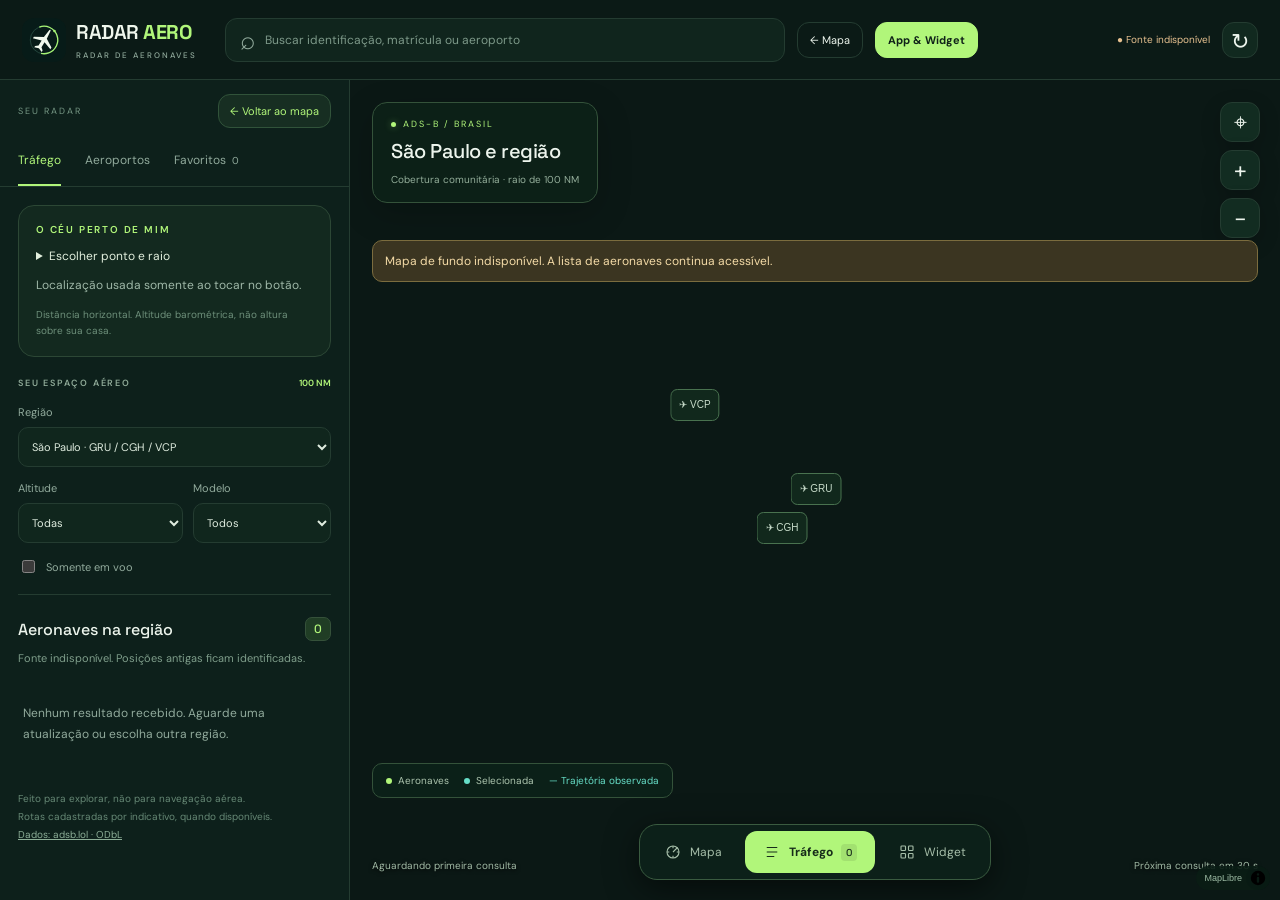
==== commit b6f4b711: "Importar projeto completo Radar Aero e remover importador temporário" ====
--- a/docs/index.html
+++ b/docs/index.html
@@ -1,5 +1,5 @@
-<!doctype html><html lang="pt-BR"><head><meta charset="utf-8"><meta name="viewport" content="width=device-width,initial-scale=1"><meta name="theme-color" content="#071b18"><link rel="manifest" href="./manifest.webmanifest?v=20261102-3"><link rel="apple-touch-icon" href="./icons/app-icon-192.png"><title>Radar Aero</title><link rel="stylesheet" href="./vendor/maplibre-gl.css"><link rel="stylesheet" href="./radar.css?v=20261102-3"></head><body>
+<!doctype html><html lang="pt-BR"><head><meta charset="utf-8"><meta name="viewport" content="width=device-width,initial-scale=1"><meta name="theme-color" content="#071b18"><link rel="manifest" href="./manifest.webmanifest?v=20261102-4"><link rel="apple-touch-icon" href="./icons/app-icon-192.png"><title>Radar Aero</title><link rel="stylesheet" href="./vendor/maplibre-gl.css"><link rel="stylesheet" href="./radar.css?v=20261102-4"></head><body>
 <header><a class="brand" href="./" target="_top"><img class="logo" src="./icons/radar-mark.svg" width="44" height="44" alt=""><span>RADAR <b>AERO</b><small>RADAR DE AERONAVES</small></span></a><label class="search"><span>⌕</span><input id="search" type="search" placeholder="Buscar identificação, matrícula ou aeroporto" aria-label="Buscar identificação, matrícula ou aeroporto" autocomplete="off"></label><button id="map-back" class="header-map">← Mapa</button><button id="install-app" title="App e widget">App &amp; Widget</button><span class="connection" id="connection" role="status">● Conectando</span><button id="refresh" aria-label="Atualizar posições">↻</button></header>
-<div class="workspace"><aside id="sidebar" aria-label="Tráfego e detalhes"><div class="mobile-handle"></div><div class="panel-top"><span>SEU RADAR</span><button id="collapse" aria-expanded="true">← Voltar ao mapa</button></div><div class="tabs" role="tablist" aria-label="Explorar"><button role="tab" aria-selected="true" data-tab="traffic">Tráfego</button><button role="tab" aria-selected="false" data-tab="airports">Aeroportos</button><button role="tab" aria-selected="false" data-tab="favorites">Favoritos <span id="fav-count">0</span></button></div><div class="scroll"><section id="selection" hidden aria-label="Aeronave selecionada"></section><section class="near-card" aria-label="Perto de mim"><div class="section-label">O CÉU PERTO DE MIM</div><details id="near-settings"><summary>Escolher ponto e raio</summary><p>Escolha seu ponto e descubra os aviões ao redor.</p><button id="locate">⌖ Usar minha localização</button><details><summary>Escolher ponto manualmente</summary><form id="near-form"><label>Latitude<input id="near-lat" type="number" min="-90" max="90" step="any" required placeholder="-23.4356"></label><label>Longitude<input id="near-lon" type="number" min="-180" max="180" step="any" required placeholder="-46.4731"></label><button>Salvar ponto e explorar</button></form></details><label>Raio<select id="near-radius"><option value="5">5 km</option><option value="10" selected>10 km</option><option value="25">25 km</option><option value="50">50 km</option></select></label></details><p id="near-status" role="status">Localização usada somente ao tocar no botão.</p><button id="leave-near" hidden>Voltar à região</button><button id="widget-config" hidden>↓ Configuração do widget</button><small>Distância horizontal. Altitude barométrica, não altura sobre sua casa.</small></section><section class="filters" id="filters"><div class="section-label">SEU ESPAÇO AÉREO <span>100 NM</span></div><label>Região<select id="region"><option value="sp">São Paulo · GRU / CGH / VCP</option><option value="rio">Rio de Janeiro · GIG</option><option value="brasilia">Brasília · BSB</option><option value="salvador">Salvador · SSA</option></select></label><div class="filter-row"><label>Altitude<select id="altitude"><option value="all">Todas</option><option value="low">Abaixo de 10.000 pés</option><option value="high">10.000 pés ou mais</option></select></label><label>Modelo<select id="model"><option value="all">Todos</option></select></label></div><label class="check"><input id="airborne" type="checkbox"> Somente em voo</label></section><div class="list-heading"><h1 id="list-title">Aeronaves na região</h1><span id="result-count">—</span></div><p id="list-note">Buscando posições recebidas pela rede ADS-B.</p><div id="results" role="tabpanel" aria-label="Resultados"></div><div class="side-footer">Feito para explorar, não para navegação aérea.<br>Origem e destino não confirmados nesta versão.<br><a href="https://www.adsb.lol/docs/open-data/api" target="_blank" rel="noopener">Dados: adsb.lol · ODbL</a></div></div></aside>
+<div class="workspace"><aside id="sidebar" aria-label="Tráfego e detalhes"><div class="mobile-handle"></div><div class="panel-top"><span>SEU RADAR</span><button id="collapse" aria-expanded="true">← Voltar ao mapa</button></div><div class="tabs" role="tablist" aria-label="Explorar"><button role="tab" aria-selected="true" data-tab="traffic">Tráfego</button><button role="tab" aria-selected="false" data-tab="airports">Aeroportos</button><button role="tab" aria-selected="false" data-tab="favorites">Favoritos <span id="fav-count">0</span></button></div><div class="scroll"><section id="selection" hidden aria-label="Aeronave selecionada"></section><section class="near-card" aria-label="Perto de mim"><div class="section-label">O CÉU PERTO DE MIM</div><details id="near-settings"><summary>Escolher ponto e raio</summary><p>Escolha seu ponto e descubra os aviões ao redor.</p><button id="locate">⌖ Usar minha localização</button><details><summary>Escolher ponto manualmente</summary><form id="near-form"><label>Latitude<input id="near-lat" type="number" min="-90" max="90" step="any" required placeholder="-23.4356"></label><label>Longitude<input id="near-lon" type="number" min="-180" max="180" step="any" required placeholder="-46.4731"></label><button>Salvar ponto e explorar</button></form></details><label>Raio<select id="near-radius"><option value="5">5 km</option><option value="10" selected>10 km</option><option value="25">25 km</option><option value="50">50 km</option></select></label></details><p id="near-status" role="status">Localização usada somente ao tocar no botão.</p><button id="leave-near" hidden>Voltar à região</button><button id="widget-config" hidden>↓ Configuração do widget</button><small>Distância horizontal. Altitude barométrica, não altura sobre sua casa.</small></section><section class="filters" id="filters"><div class="section-label">SEU ESPAÇO AÉREO <span>100 NM</span></div><label>Região<select id="region"><option value="sp">São Paulo · GRU / CGH / VCP</option><option value="rio">Rio de Janeiro · GIG</option><option value="brasilia">Brasília · BSB</option><option value="salvador">Salvador · SSA</option></select></label><div class="filter-row"><label>Altitude<select id="altitude"><option value="all">Todas</option><option value="low">Abaixo de 10.000 pés</option><option value="high">10.000 pés ou mais</option></select></label><label>Modelo<select id="model"><option value="all">Todos</option></select></label></div><label class="check"><input id="airborne" type="checkbox"> Somente em voo</label></section><div class="list-heading"><h1 id="list-title">Aeronaves na região</h1><span id="result-count">—</span></div><p id="list-note">Buscando posições recebidas pela rede ADS-B.</p><div id="results" role="tabpanel" aria-label="Resultados"></div><div class="side-footer">Feito para explorar, não para navegação aérea.<br>Rotas cadastradas por indicativo, quando disponíveis.<br><a href="https://www.adsb.lol/docs/open-data/api" target="_blank" rel="noopener">Dados: adsb.lol · ODbL</a></div></div></aside>
 <main id="map-area" aria-label="Mapa do radar"><div id="map"></div><div class="map-title"><span><i class="signal-dot"></i> ADS-B / BRASIL</span><strong id="region-name">São Paulo e região</strong><small>Cobertura comunitária · raio de 100 NM</small></div><div id="map-error" hidden role="status">Mapa de fundo indisponível. A lista de aeronaves continua acessível.</div><div class="map-controls"><button id="home" aria-label="Voltar à região">⌖</button><button id="zoom-in" aria-label="Aproximar mapa">+</button><button id="zoom-out" aria-label="Afastar mapa">−</button></div><div class="map-legend"><span><i></i> Aeronaves</span><span><i class="cyan"></i> Selecionada</span><span class="line-key">— Trajetória observada</span></div><div class="bottom-status"><span id="updated">Aguardando primeira consulta</span><span id="next-update"></span></div></main></div>
-<nav class="app-nav" aria-label="Navegação principal"><button id="nav-map" aria-pressed="true"><svg viewBox="0 0 24 24" aria-hidden="true"><circle cx="12" cy="12" r="8"/><path d="M12 12l6-6M4 12h3m10 0h3M12 4v3m0 10v3"/></svg>Mapa</button><button id="open-panel" aria-controls="sidebar" aria-expanded="false"><svg viewBox="0 0 24 24" aria-hidden="true"><path d="M5 6h14M5 12h14M5 18h10"/></svg>Tráfego <span id="mobile-count">0</span></button><button id="nav-widget"><svg viewBox="0 0 24 24" aria-hidden="true"><rect x="4" y="4" width="6" height="6" rx="1"/><rect x="14" y="4" width="6" height="6" rx="1"/><rect x="4" y="14" width="6" height="6" rx="1"/><rect x="14" y="14" width="6" height="6" rx="1"/></svg>Widget</button></nav><script src="./vendor/maplibre-gl.js"></script><script type="module" src="./radar.js?v=20261102-3"></script><dialog id="install-help" aria-labelledby="install-title"><div class="dialog-top"><img src="./icons/radar-mark.svg" width="48" height="48" alt="Radar Aero"><div class="dialog-switch" role="tablist" aria-label="Instalação"><button id="tab-app" role="tab" aria-selected="true">App</button><button id="tab-widget" role="tab" aria-selected="false">Widget Android</button></div><button id="close-install" aria-label="Fechar App e Widget">×</button></div><div class="dialog-scroll" data-view="app"><p class="eyebrow">SEU RADAR, SEMPRE POR PERTO</p><h2 id="install-title">Leve o céu com você.</h2><p class="dialog-lead">No computador, no celular ou direto na sua tela inicial.</p><section class="install-card"><span class="card-tag">CELULAR + PC</span><h3>Instale o Radar Aero</h3><p>Abra o mapa em uma janela própria, com atalho e ícone no seu aparelho.</p><button id="confirm-install" class="primary-action">Instalar app</button><p id="install-status" role="status">No Chrome ou Edge, procure “Instalar app” no menu do navegador. No iPhone, use Safari → Compartilhar → Adicionar à Tela de Início.</p></section><section class="install-card widget-card" id="widget-section"><span class="card-tag">WIDGET ANDROID</span><h3>O céu na sua tela inicial</h3><p>Veja os aviões perto do ponto salvo, sem abrir o mapa.</p><a class="primary-action" href="./downloads/radar-aero-widget-0.2.1.apk" download>Baixar widget Android <span>↓</span></a><ol><li>Instale o arquivo e abra <strong>Radar Aero Widget</strong>.</li><li>Toque em <strong>Adicionar widget à tela inicial</strong> e confirme no Android.</li><li>Escolha seu ponto depois, em <strong>Ajustes</strong> no widget.</li></ol><p class="helper">Se nada aparecer no Galaxy: pressione um espaço vazio da tela inicial → Widgets → Radar Aero Widget → Adicionar. O widget é instalado pelo APK, separadamente do app web.</p><button id="prepare-widget" class="secondary-action">Configurar meu ponto no radar →</button></section><p class="dialog-foot">O widget mostra o horário da consulta. Atualização automática sujeita às regras de bateria do Android.</p></div></dialog><script type="module" src="./pwa.js?v=20261102-3"></script></body></html>
+<nav class="app-nav" aria-label="Navegação principal"><button id="nav-map" aria-pressed="true"><svg viewBox="0 0 24 24" aria-hidden="true"><circle cx="12" cy="12" r="8"/><path d="M12 12l6-6M4 12h3m10 0h3M12 4v3m0 10v3"/></svg>Mapa</button><button id="open-panel" aria-controls="sidebar" aria-expanded="false"><svg viewBox="0 0 24 24" aria-hidden="true"><path d="M5 6h14M5 12h14M5 18h10"/></svg>Tráfego <span id="mobile-count">0</span></button><button id="nav-widget"><svg viewBox="0 0 24 24" aria-hidden="true"><rect x="4" y="4" width="6" height="6" rx="1"/><rect x="14" y="4" width="6" height="6" rx="1"/><rect x="4" y="14" width="6" height="6" rx="1"/><rect x="14" y="14" width="6" height="6" rx="1"/></svg>Widget</button></nav><script src="./vendor/maplibre-gl.js"></script><script type="module" src="./radar.js?v=20261102-4"></script><dialog id="install-help" aria-labelledby="install-title"><div class="dialog-top"><img src="./icons/radar-mark.svg" width="48" height="48" alt="Radar Aero"><div class="dialog-switch" role="tablist" aria-label="Instalação"><button id="tab-app" role="tab" aria-selected="true">App</button><button id="tab-widget" role="tab" aria-selected="false">Widget Android</button></div><button id="close-install" aria-label="Fechar App e Widget">×</button></div><div class="dialog-scroll" data-view="app"><p class="eyebrow">SEU RADAR, SEMPRE POR PERTO</p><h2 id="install-title">Leve o céu com você.</h2><p class="dialog-lead">No computador, no celular ou direto na sua tela inicial.</p><section class="install-card"><span class="card-tag">CELULAR + PC</span><h3>Instale o Radar Aero</h3><p>Abra o mapa em uma janela própria, com atalho e ícone no seu aparelho.</p><button id="confirm-install" class="primary-action">Instalar app</button><p id="install-status" role="status">No Chrome ou Edge, procure “Instalar app” no menu do navegador. No iPhone, use Safari → Compartilhar → Adicionar à Tela de Início.</p></section><section class="install-card widget-card" id="widget-section"><span class="card-tag">WIDGET ANDROID</span><h3>O céu na sua tela inicial</h3><p>Veja os aviões perto do ponto salvo, sem abrir o mapa.</p><a class="primary-action" href="./downloads/radar-aero-widget-0.3.0.apk" download>Baixar widget Android <span>↓</span></a><ol><li>Instale o arquivo e abra <strong>Radar Aero Widget</strong>.</li><li>Toque em <strong>Adicionar widget à tela inicial</strong> e confirme no Android.</li><li>Escolha seu ponto depois, em <strong>Ajustes</strong> no widget.</li></ol><p class="helper">Se nada aparecer no Galaxy: pressione um espaço vazio da tela inicial → Widgets → Radar Aero Widget → Adicionar. O widget é instalado pelo APK, separadamente do app web.</p><button id="prepare-widget" class="secondary-action">Configurar meu ponto no radar →</button></section><p class="dialog-foot">O widget mostra o horário da consulta. Atualização automática sujeita às regras de bateria do Android.</p></div></dialog><script type="module" src="./pwa.js?v=20261102-4"></script></body></html>
--- a/docs/radar.css
+++ b/docs/radar.css
@@ -1,5 +1,5 @@
 @import url('https://fonts.googleapis.com/css2?family=DM+Sans:wght@400;500;600;700&family=Space+Grotesk:wght@400;500;600;700&display=swap');
-:root{color-scheme:dark;font:14px 'DM Sans',Arial,sans-serif;background:#071310;color:#edf5ed;--surface:#0d201b;--line:#243c31;--muted:#91aa9c;--lime:#b1f67a;--cyan:#67dec8}*{box-sizing:border-box}body{margin:0;overflow:hidden}button,input,select{font:inherit}button,a,input,select{ -webkit-tap-highlight-color:transparent}button{cursor:pointer;color:inherit;background:#11291f;border:1px solid var(--line);border-radius:12px;padding:11px 14px;transition:background .16s,border-color .16s}button:hover{background:#1b3829;border-color:#5c8065}button:focus-visible,a:focus-visible,input:focus-visible,select:focus-visible,summary:focus-visible{outline:2px solid var(--lime);outline-offset:3px}button:disabled{opacity:.55;cursor:default}[hidden]{display:none!important}header{height:80px;display:flex;align-items:center;gap:12px;padding:0 22px;border-bottom:1px solid var(--line);background:#0b1a16;position:relative;z-index:6}.brand{display:flex;align-items:center;gap:10px;text-decoration:none;color:#f0f7ed;flex-shrink:0;font:600 20px 'Space Grotesk',Arial;letter-spacing:-.5px}.brand b{color:var(--lime)}.logo{width:44px;height:44px;border-radius:12px}.brand small{display:block;margin-top:5px;font:500 8px 'DM Sans',Arial;letter-spacing:2px;color:#91aa9c}.search{display:flex;align-items:center;gap:9px;flex:1;min-width:100px;max-width:560px;margin:0 0 0 16px;padding:0 14px;background:#10251d;border:1px solid var(--line);border-radius:12px}.search span{font-size:26px;color:var(--muted)}.search input{padding:13px 0;width:100%;border:0;background:none;color:inherit;outline:none;font-size:12px}.search input::placeholder{color:#7d9989}.connection{color:var(--muted);font-size:10px;white-space:nowrap;margin-left:auto}.connection.live{color:var(--lime)}.connection.error{color:#e7c190}#refresh{padding:4px;width:36px;height:36px;font-size:22px;flex-shrink:0}#install-app,.header-map{font-size:11px;white-space:nowrap;padding:10px 12px}#install-app{background:#b1f67a;color:#102219;border-color:var(--lime);font-weight:700}.header-map{background:transparent}.workspace{display:flex;height:calc(100dvh - 80px);position:relative}aside{width:350px;flex-shrink:0;display:flex;flex-direction:column;background:var(--surface);border-right:1px solid var(--line);z-index:5;min-height:0}body[data-panel=closed] aside{position:absolute;visibility:hidden;pointer-events:none;inset:0 auto 0 0}.panel-top{display:flex;align-items:center;justify-content:space-between;padding:14px 18px 8px;gap:10px}.panel-top>span{font-size:9px;letter-spacing:2px;color:#769785}#collapse{font-size:11px;color:var(--lime);padding:9px 11px;background:#172e22;border-color:#31533a}.mobile-handle{display:none}.tabs{display:flex;padding:0 18px;gap:24px;border-bottom:1px solid var(--line);flex-shrink:0}.tabs button{padding:16px 0;border:0;border-bottom:2px solid transparent;border-radius:0;background:none;color:var(--muted);font-size:12px}.tabs button[aria-selected=true]{border-color:var(--lime);color:var(--lime)}.tabs span{font-size:10px;margin-left:3px}.scroll{overflow:auto;min-height:0;flex:1;padding:18px;scrollbar-width:thin;scrollbar-color:#355642 transparent}.section-label,.eyebrow{font-size:9px;color:#8faa98;letter-spacing:1.8px;font-weight:600;margin:0 0 16px}.section-label span{float:right;letter-spacing:0;color:var(--lime)}.near-card{background:#13291f;border:1px solid #2c4735;border-radius:16px;padding:17px;margin-bottom:20px}.near-card>.section-label{color:var(--lime);font-size:10px;margin-bottom:12px}.near-card p{font-size:12px;color:#9fb8a8;line-height:1.6;margin:12px 0}.near-card small{display:block;font-size:10px;color:#6e907b;line-height:1.6;margin-top:10px}.near-card details{margin:12px 0}.near-card summary{color:#e2efdd;cursor:pointer;font-size:12px}.near-card details details{background:#0d2019;border-radius:10px;padding:10px}.near-card button{font-size:11px;padding:10px 11px;margin:4px 0;color:var(--lime)}.near-card #widget-config{color:#d8ebdd;background:transparent}.near-card label{margin:12px 0}.near-card input{width:100%;margin-top:7px;padding:11px;border:1px solid #34533f;border-radius:9px;color:inherit;background:#0c2018}.near-card .resume-near{margin-right:4px}label{display:block;font-size:11px;color:var(--muted)}select{display:block;width:100%;margin-top:8px;border:1px solid var(--line);border-radius:10px;background:#10261d;padding:11px 9px;color:#dfecdf;min-width:0}.filters{padding-bottom:18px;border-bottom:1px solid var(--line)}.filter-row{display:grid;grid-template-columns:1.2fr 1fr;gap:10px;margin:14px 0}.check{display:flex;align-items:center;gap:8px;font-size:11px}.check input{accent-color:var(--lime)}.list-heading{display:flex;align-items:center;justify-content:space-between;margin-top:22px}h1{font:500 16px 'Space Grotesk',Arial;margin:0}.list-heading>span{font:500 12px 'Space Grotesk',Arial;color:var(--lime);background:#203d25;border:1px solid #35513a;border-radius:7px;padding:3px 8px}#list-note{font-size:11px;line-height:1.6;color:#7f9e8b;margin:9px 0 15px}.flight-row{display:flex;align-items:center;width:100%;gap:9px;padding:14px 9px;margin-bottom:7px;border:1px solid #203c2c;border-radius:12px;background:#10251c;text-align:left}.flight-row:hover{background:#1a3325}.flight-row.active{border-color:var(--lime);background:#243c27}.flight-row strong{display:block;font:500 13px 'Space Grotesk',Arial}.flight-row small{display:block;color:#83a18d;font-size:10px;margin-top:5px}.flight-row>span:nth-child(2){min-width:0}.flight-row .trailing{margin-left:auto;text-align:right;color:#d1e0cd;font-size:11px;white-space:nowrap}.mini-plane{color:var(--lime);font-size:22px}.airline-badge{display:inline-flex;align-items:center;flex-shrink:0}.airline-logo{display:flex;align-items:center;justify-content:center;width:57px;height:32px;padding:5px;background:#fff;border-radius:7px}.airline-logo img{width:100%;height:100%;object-fit:contain}.airline-detail{gap:12px;margin:20px 0 6px;font-size:13px}.airline-detail .airline-logo{width:86px;height:44px}.airline-detail small{display:block;font-size:10px;color:var(--muted);margin-top:5px}.side-footer{margin-top:24px;padding-bottom:12px;color:#668875;font-size:10px;line-height:1.8}.side-footer a{color:#8cae97}.empty{padding:20px 5px;font-size:12px;line-height:1.8;color:var(--muted)}.airport-detail{padding:17px;margin:10px 0;border:1px solid #2d4a35;border-radius:16px;background:#12291e}.airport-detail h2{font:500 22px 'Space Grotesk',Arial;margin:8px 0}.airport-detail p{font-size:12px;line-height:1.6;color:var(--muted)}.airport-detail button{width:100%;margin-top:8px}#selection{padding:0 0 20px;border-bottom:1px solid var(--line);margin-bottom:20px}.selected-top{display:flex;align-items:center;justify-content:space-between;font-size:9px;letter-spacing:1.5px;color:#8baa96}.selected-top button{width:36px;height:36px;padding:0;font-size:23px;letter-spacing:0}.selection-name{font:500 32px 'Space Grotesk',Arial;letter-spacing:-1px;margin:20px 0 6px}.selection-sub{font-size:12px;color:var(--muted);margin:6px 0 20px}.metrics{display:grid;grid-template-columns:1fr 1fr;gap:10px}.metrics>div{background:#152e21;border:1px solid #2b4832;border-radius:12px;padding:14px 12px}.metrics small{font-size:10px;color:#8eac97;display:block}.metrics strong{font:500 20px 'Space Grotesk',Arial;color:#d9f4cd;display:block;margin-top:9px}.selection-note{color:#8ead96;font-size:11px;line-height:1.9;margin-top:18px}.favorite-button{width:100%;margin-top:8px;color:var(--lime)}body[data-details=true] .near-card,body[data-details=true] #filters,body[data-details=true] .list-heading,body[data-details=true] #list-note,body[data-details=true] #results{display:none}.near-mode #filters>label:not(.check),.near-mode #filters>.section-label,.near-mode .resume-near{display:none}#map-area{flex:1;min-width:0;position:relative;background:#0b1815}#map{position:absolute;inset:0}.map-title{position:absolute;left:22px;top:22px;pointer-events:none;background:#0d2119e8;border:1px solid #34523a;border-radius:15px;padding:15px 18px;box-shadow:0 10px 35px #0003;max-width:calc(100% - 90px)}.map-title>span{display:flex;align-items:center;gap:7px;font-size:9px;letter-spacing:2px;color:var(--lime)}.signal-dot{display:inline-block;width:5px;height:5px;border-radius:50%;background:var(--lime);box-shadow:0 0 7px #b1f67a66}.map-title strong{display:block;font:500 20px 'Space Grotesk',Arial;letter-spacing:-.5px;margin:8px 0 5px}.map-title small{font-size:10px;color:#95af9b}.map-controls{position:absolute;top:22px;right:20px;display:grid;gap:8px}.map-controls button{width:40px;height:40px;padding:3px;font-size:23px;background:#132e22f2;box-shadow:0 6px 20px #0003}.map-legend{position:absolute;left:22px;bottom:102px;display:flex;gap:15px;background:#0c2219ed;border:1px solid #34523a;border-radius:10px;padding:10px 13px;color:#adc5af;font-size:10px}.map-legend span{display:flex;align-items:center;gap:6px}.map-legend i{width:6px;height:6px;border-radius:50%;background:var(--lime)}.map-legend .cyan{background:var(--cyan)}.line-key{color:var(--cyan)}.bottom-status{position:absolute;bottom:28px;left:22px;right:22px;display:flex;justify-content:space-between;gap:8px;color:#a2bba6;font-size:10px;pointer-events:none;text-shadow:0 1px 4px #000}.bottom-status #next-update{margin-left:auto}#map-error{position:absolute;top:160px;left:22px;right:22px;padding:12px;background:#413923eb;color:#f4dba7;border:1px solid #7b6c3e;border-radius:10px;font-size:12px;z-index:1}.plane{position:relative;width:32px;height:32px;border:0;padding:3px;color:var(--lime);background:transparent;border-radius:50%;filter:drop-shadow(0 2px 3px #00160a)}.plane svg{width:100%;height:100%;fill:currentColor}.plane:hover{background:#b1f67a2b}.plane.selected{color:#65f2dd;background:#187e6955;box-shadow:0 0 0 2px #65f2dd}.plane.stale{opacity:.4}.plane-direction{display:block;width:26px;height:26px;transform-origin:center}.plane .plane-direction svg{display:block}.map-airline{position:absolute;left:29px;top:6px;width:46px;height:22px;padding:3px;background:#fffffff5;border:1px solid #b9cebb;border-radius:5px;box-shadow:0 3px 6px #0005}.map-airline img{display:block;width:100%;height:100%;object-fit:contain}.map-airline.crowded{visibility:hidden}.plane.selected .map-airline{border-color:#65f2dd;box-shadow:0 0 0 1px #65f2dd}.plane:focus-visible .map-airline{visibility:visible}.airport-pin{font-size:10px;padding:5px 8px;border:1px solid #49724f;border-radius:7px;background:#122a1ee8;color:#c7dbc9;white-space:nowrap}.maplibregl-ctrl-attrib{font-size:9px!important;background:#0a1d15e8!important;color:#85a78e!important}.maplibregl-ctrl-attrib a{color:#9fbea6!important}.app-nav{display:flex;align-items:center;gap:5px;position:fixed;bottom:20px;left:calc(50% + 175px);transform:translateX(-50%);z-index:20;padding:6px;background:#0d211af2;border:1px solid #3a5b40;box-shadow:0 8px 32px #0008;border-radius:18px;backdrop-filter:blur(18px)}body[data-panel=closed] .app-nav{left:50%}.app-nav button{display:flex;align-items:center;justify-content:center;gap:8px;border:0;background:transparent;color:#a6bea9;padding:12px 18px;font-size:12px;border-radius:12px;white-space:nowrap}.app-nav button svg{width:18px;height:18px;fill:none;stroke:currentColor;stroke-width:1.5}.app-nav button[aria-pressed=true]{background:var(--lime);color:#172c1a;font-weight:700}.app-nav button span{font:500 10px 'Space Grotesk',Arial;padding:2px 5px;background:#ffffff15;border-radius:4px}.app-nav button[aria-pressed=true] span{background:#10251418}dialog{max-width:540px;width:calc(100vw - 32px);max-height:calc(100dvh - 40px);margin:auto;padding:26px;border:1px solid #3c6043;border-radius:24px;color:#e9f3e8;background:#0d2018;box-shadow:0 25px 100px #0009;overscroll-behavior:contain;scrollbar-width:thin;scrollbar-color:#426047 transparent}dialog::backdrop{background:#020b08bf;backdrop-filter:blur(7px)}.dialog-top{display:flex;align-items:center;justify-content:space-between;margin-bottom:26px}.dialog-top img{border-radius:13px}#close-install{width:38px;height:38px;padding:0;font-size:26px}.eyebrow{color:var(--lime)}dialog h2{font:500 34px 'Space Grotesk',Arial;letter-spacing:-1.3px;margin:12px 0}.dialog-lead{font-size:14px;color:#9fb5a5;line-height:1.6;margin:0 0 24px}.install-card{padding:22px;border:1px solid #2b4a34;border-radius:17px;margin:14px 0;background:#142b1e}.widget-card{background:#112a26;border-color:#2e5a4e}.card-tag{color:var(--lime);font-size:9px;font-weight:700;letter-spacing:1.6px}.widget-card .card-tag{color:var(--cyan)}.install-card h3{font:500 21px 'Space Grotesk',Arial;margin:10px 0}.install-card p,.install-card li{color:#a4bda9;font-size:12px;line-height:1.8}.install-card ol{padding-left:18px;margin:18px 0 10px}.install-card li{margin:8px 0}.install-card strong{color:#ddeedb}.primary-action{display:flex;align-items:center;justify-content:space-between;gap:14px;width:100%;padding:13px 16px;margin:17px 0;border:1px solid var(--lime);background:var(--lime);color:#152b18;border-radius:10px;text-decoration:none;font-size:13px;font-weight:700}.widget-card .primary-action{background:var(--cyan);border-color:var(--cyan);color:#09251d}.secondary-action{width:100%;font-size:12px;color:var(--cyan);background:transparent}.helper,#install-status{font-size:11px!important;color:#84a28e!important}.dialog-foot{font-size:10px;color:#769780;line-height:1.7;margin:20px 4px 0}
+:root{color-scheme:dark;font:14px 'DM Sans',Arial,sans-serif;background:#071310;color:#edf5ed;--surface:#0d201b;--line:#243c31;--muted:#91aa9c;--lime:#b1f67a;--cyan:#67dec8}*{box-sizing:border-box}body{margin:0;overflow:hidden}button,input,select{font:inherit}button,a,input,select{ -webkit-tap-highlight-color:transparent}button{cursor:pointer;color:inherit;background:#11291f;border:1px solid var(--line);border-radius:12px;padding:11px 14px;transition:background .16s,border-color .16s}button:hover{background:#1b3829;border-color:#5c8065}button:focus-visible,a:focus-visible,input:focus-visible,select:focus-visible,summary:focus-visible{outline:2px solid var(--lime);outline-offset:3px}button:disabled{opacity:.55;cursor:default}[hidden]{display:none!important}header{height:80px;display:flex;align-items:center;gap:12px;padding:0 22px;border-bottom:1px solid var(--line);background:#0b1a16;position:relative;z-index:6}.brand{display:flex;align-items:center;gap:10px;text-decoration:none;color:#f0f7ed;flex-shrink:0;font:600 20px 'Space Grotesk',Arial;letter-spacing:-.5px}.brand b{color:var(--lime)}.logo{width:44px;height:44px;border-radius:12px}.brand small{display:block;margin-top:5px;font:500 8px 'DM Sans',Arial;letter-spacing:2px;color:#91aa9c}.search{display:flex;align-items:center;gap:9px;flex:1;min-width:100px;max-width:560px;margin:0 0 0 16px;padding:0 14px;background:#10251d;border:1px solid var(--line);border-radius:12px}.search span{font-size:26px;color:var(--muted)}.search input{padding:13px 0;width:100%;border:0;background:none;color:inherit;outline:none;font-size:12px}.search input::placeholder{color:#7d9989}.connection{color:var(--muted);font-size:10px;white-space:nowrap;margin-left:auto}.connection.live{color:var(--lime)}.connection.error{color:#e7c190}#refresh{padding:4px;width:36px;height:36px;font-size:22px;flex-shrink:0}#install-app,.header-map{font-size:11px;white-space:nowrap;padding:10px 12px}#install-app{background:#b1f67a;color:#102219;border-color:var(--lime);font-weight:700}.header-map{background:transparent}.workspace{display:flex;height:calc(100dvh - 80px);position:relative}aside{width:350px;flex-shrink:0;display:flex;flex-direction:column;background:var(--surface);border-right:1px solid var(--line);z-index:5;min-height:0}body[data-panel=closed] aside{position:absolute;visibility:hidden;pointer-events:none;inset:0 auto 0 0}.panel-top{display:flex;align-items:center;justify-content:space-between;padding:14px 18px 8px;gap:10px}.panel-top>span{font-size:9px;letter-spacing:2px;color:#769785}#collapse{font-size:11px;color:var(--lime);padding:9px 11px;background:#172e22;border-color:#31533a}.mobile-handle{display:none}.tabs{display:flex;padding:0 18px;gap:24px;border-bottom:1px solid var(--line);flex-shrink:0}.tabs button{padding:16px 0;border:0;border-bottom:2px solid transparent;border-radius:0;background:none;color:var(--muted);font-size:12px}.tabs button[aria-selected=true]{border-color:var(--lime);color:var(--lime)}.tabs span{font-size:10px;margin-left:3px}.scroll{overflow:auto;min-height:0;flex:1;padding:18px;scrollbar-width:thin;scrollbar-color:#355642 transparent}.section-label,.eyebrow{font-size:9px;color:#8faa98;letter-spacing:1.8px;font-weight:600;margin:0 0 16px}.section-label span{float:right;letter-spacing:0;color:var(--lime)}.near-card{background:#13291f;border:1px solid #2c4735;border-radius:16px;padding:17px;margin-bottom:20px}.near-card>.section-label{color:var(--lime);font-size:10px;margin-bottom:12px}.near-card p{font-size:12px;color:#9fb8a8;line-height:1.6;margin:12px 0}.near-card small{display:block;font-size:10px;color:#6e907b;line-height:1.6;margin-top:10px}.near-card details{margin:12px 0}.near-card summary{color:#e2efdd;cursor:pointer;font-size:12px}.near-card details details{background:#0d2019;border-radius:10px;padding:10px}.near-card button{font-size:11px;padding:10px 11px;margin:4px 0;color:var(--lime)}.near-card #widget-config{color:#d8ebdd;background:transparent}.near-card label{margin:12px 0}.near-card input{width:100%;margin-top:7px;padding:11px;border:1px solid #34533f;border-radius:9px;color:inherit;background:#0c2018}.near-card .resume-near{margin-right:4px}label{display:block;font-size:11px;color:var(--muted)}select{display:block;width:100%;margin-top:8px;border:1px solid var(--line);border-radius:10px;background:#10261d;padding:11px 9px;color:#dfecdf;min-width:0}.filters{padding-bottom:18px;border-bottom:1px solid var(--line)}.filter-row{display:grid;grid-template-columns:1.2fr 1fr;gap:10px;margin:14px 0}.check{display:flex;align-items:center;gap:8px;font-size:11px}.check input{accent-color:var(--lime)}.list-heading{display:flex;align-items:center;justify-content:space-between;margin-top:22px}h1{font:500 16px 'Space Grotesk',Arial;margin:0}.list-heading>span{font:500 12px 'Space Grotesk',Arial;color:var(--lime);background:#203d25;border:1px solid #35513a;border-radius:7px;padding:3px 8px}#list-note{font-size:11px;line-height:1.6;color:#7f9e8b;margin:9px 0 15px}.flight-row{display:flex;align-items:center;width:100%;gap:9px;padding:14px 9px;margin-bottom:7px;border:1px solid #203c2c;border-radius:12px;background:#10251c;text-align:left}.flight-row:hover{background:#1a3325}.flight-row.active{border-color:var(--lime);background:#243c27}.flight-row strong{display:block;font:500 13px 'Space Grotesk',Arial}.flight-row small{display:block;color:#83a18d;font-size:10px;margin-top:5px}.flight-row>span:nth-child(2){min-width:0}.flight-row .trailing{margin-left:auto;text-align:right;color:#d1e0cd;font-size:11px;white-space:nowrap}.mini-plane{color:var(--lime);font-size:22px}.airline-badge{display:inline-flex;align-items:center;flex-shrink:0}.airline-logo{display:flex;align-items:center;justify-content:center;width:57px;height:32px;padding:5px;background:#fff;border-radius:7px}.airline-logo img{width:100%;height:100%;object-fit:contain}.airline-detail{gap:12px;margin:20px 0 6px;font-size:13px}.airline-detail .airline-logo{width:86px;height:44px}.airline-detail small{display:block;font-size:10px;color:var(--muted);margin-top:5px}.side-footer{margin-top:24px;padding-bottom:12px;color:#668875;font-size:10px;line-height:1.8}.side-footer a{color:#8cae97}.empty{padding:20px 5px;font-size:12px;line-height:1.8;color:var(--muted)}.airport-detail{padding:17px;margin:10px 0;border:1px solid #2d4a35;border-radius:16px;background:#12291e}.airport-detail h2{font:500 22px 'Space Grotesk',Arial;margin:8px 0}.airport-detail p{font-size:12px;line-height:1.6;color:var(--muted)}.airport-detail button{width:100%;margin-top:8px}#selection{padding:0 0 20px;border-bottom:1px solid var(--line);margin-bottom:20px}.selected-top{display:flex;align-items:center;justify-content:space-between;font-size:9px;letter-spacing:1.5px;color:#8baa96}.selected-top button{width:36px;height:36px;padding:0;font-size:23px;letter-spacing:0}.selection-name{font:500 32px 'Space Grotesk',Arial;letter-spacing:-1px;margin:20px 0 6px}.selection-sub{font-size:12px;color:var(--muted);margin:6px 0 20px}.metrics{display:grid;grid-template-columns:1fr 1fr;gap:10px}.metrics>div{background:#152e21;border:1px solid #2b4832;border-radius:12px;padding:14px 12px}.metrics small{font-size:10px;color:#8eac97;display:block}.metrics strong{font:500 20px 'Space Grotesk',Arial;color:#d9f4cd;display:block;margin-top:9px}.selection-note{color:#8ead96;font-size:11px;line-height:1.9;margin-top:18px}.favorite-button{width:100%;margin-top:8px;color:var(--lime)}body[data-details=true] .near-card,body[data-details=true] #filters,body[data-details=true] .list-heading,body[data-details=true] #list-note,body[data-details=true] #results{display:none}.near-mode #filters>label:not(.check),.near-mode #filters>.section-label,.near-mode .resume-near{display:none}#map-area{flex:1;min-width:0;position:relative;background:#0b1815}#map{position:absolute;inset:0}.map-title{position:absolute;left:22px;top:22px;pointer-events:none;background:#0d2119e8;border:1px solid #34523a;border-radius:15px;padding:15px 18px;box-shadow:0 10px 35px #0003;max-width:calc(100% - 90px)}.map-title>span{display:flex;align-items:center;gap:7px;font-size:9px;letter-spacing:2px;color:var(--lime)}.signal-dot{display:inline-block;width:5px;height:5px;border-radius:50%;background:var(--lime);box-shadow:0 0 7px #b1f67a66}.map-title strong{display:block;font:500 20px 'Space Grotesk',Arial;letter-spacing:-.5px;margin:8px 0 5px}.map-title small{font-size:10px;color:#95af9b}.map-controls{position:absolute;top:22px;right:20px;display:grid;gap:8px}.map-controls button{width:40px;height:40px;padding:3px;font-size:23px;background:#132e22f2;box-shadow:0 6px 20px #0003}.map-legend{position:absolute;left:22px;bottom:102px;display:flex;gap:15px;background:#0c2219ed;border:1px solid #34523a;border-radius:10px;padding:10px 13px;color:#adc5af;font-size:10px}.map-legend span{display:flex;align-items:center;gap:6px}.map-legend i{width:6px;height:6px;border-radius:50%;background:var(--lime)}.map-legend .cyan{background:var(--cyan)}.line-key{color:var(--cyan)}.bottom-status{position:absolute;bottom:28px;left:22px;right:22px;display:flex;justify-content:space-between;gap:8px;color:#a2bba6;font-size:10px;pointer-events:none;text-shadow:0 1px 4px #000}.bottom-status #next-update{margin-left:auto}#map-error{position:absolute;top:160px;left:22px;right:22px;padding:12px;background:#413923eb;color:#f4dba7;border:1px solid #7b6c3e;border-radius:10px;font-size:12px;z-index:1}.plane{position:absolute;width:32px;height:32px;border:0;padding:3px;color:var(--lime);background:transparent;border-radius:50%;filter:drop-shadow(0 2px 3px #00160a)}.plane svg{width:100%;height:100%;fill:currentColor}.plane:hover{background:#b1f67a2b}.plane.selected{color:#65f2dd;background:#187e6955;box-shadow:0 0 0 2px #65f2dd}.plane.stale{opacity:.4}.plane-direction{display:block;width:26px;height:26px;transform-origin:center}.plane .plane-direction svg{display:block}.map-airline{position:absolute;left:29px;top:6px;width:46px;height:22px;padding:3px;background:#fffffff5;border:1px solid #b9cebb;border-radius:5px;box-shadow:0 3px 6px #0005}.map-airline img{display:block;width:100%;height:100%;object-fit:contain}.map-airline.crowded{visibility:hidden}.plane.selected .map-airline{border-color:#65f2dd;box-shadow:0 0 0 1px #65f2dd}.plane:focus-visible .map-airline{visibility:visible}.airport-pin{font-size:10px;padding:5px 8px;border:1px solid #49724f;border-radius:7px;background:#122a1ee8;color:#c7dbc9;white-space:nowrap}.maplibregl-ctrl-attrib{font-size:9px!important;background:#0a1d15e8!important;color:#85a78e!important}.maplibregl-ctrl-attrib a{color:#9fbea6!important}.app-nav{display:flex;align-items:center;gap:5px;position:fixed;bottom:20px;left:calc(50% + 175px);transform:translateX(-50%);z-index:20;padding:6px;background:#0d211af2;border:1px solid #3a5b40;box-shadow:0 8px 32px #0008;border-radius:18px;backdrop-filter:blur(18px)}body[data-panel=closed] .app-nav{left:50%}.app-nav button{display:flex;align-items:center;justify-content:center;gap:8px;border:0;background:transparent;color:#a6bea9;padding:12px 18px;font-size:12px;border-radius:12px;white-space:nowrap}.app-nav button svg{width:18px;height:18px;fill:none;stroke:currentColor;stroke-width:1.5}.app-nav button[aria-pressed=true]{background:var(--lime);color:#172c1a;font-weight:700}.app-nav button span{font:500 10px 'Space Grotesk',Arial;padding:2px 5px;background:#ffffff15;border-radius:4px}.app-nav button[aria-pressed=true] span{background:#10251418}dialog{max-width:540px;width:calc(100vw - 32px);max-height:calc(100dvh - 40px);margin:auto;padding:26px;border:1px solid #3c6043;border-radius:24px;color:#e9f3e8;background:#0d2018;box-shadow:0 25px 100px #0009;overscroll-behavior:contain;scrollbar-width:thin;scrollbar-color:#426047 transparent}dialog::backdrop{background:#020b08bf;backdrop-filter:blur(7px)}.dialog-top{display:flex;align-items:center;justify-content:space-between;margin-bottom:26px}.dialog-top img{border-radius:13px}#close-install{width:38px;height:38px;padding:0;font-size:26px}.eyebrow{color:var(--lime)}dialog h2{font:500 34px 'Space Grotesk',Arial;letter-spacing:-1.3px;margin:12px 0}.dialog-lead{font-size:14px;color:#9fb5a5;line-height:1.6;margin:0 0 24px}.install-card{padding:22px;border:1px solid #2b4a34;border-radius:17px;margin:14px 0;background:#142b1e}.widget-card{background:#112a26;border-color:#2e5a4e}.card-tag{color:var(--lime);font-size:9px;font-weight:700;letter-spacing:1.6px}.widget-card .card-tag{color:var(--cyan)}.install-card h3{font:500 21px 'Space Grotesk',Arial;margin:10px 0}.install-card p,.install-card li{color:#a4bda9;font-size:12px;line-height:1.8}.install-card ol{padding-left:18px;margin:18px 0 10px}.install-card li{margin:8px 0}.install-card strong{color:#ddeedb}.primary-action{display:flex;align-items:center;justify-content:space-between;gap:14px;width:100%;padding:13px 16px;margin:17px 0;border:1px solid var(--lime);background:var(--lime);color:#152b18;border-radius:10px;text-decoration:none;font-size:13px;font-weight:700}.widget-card .primary-action{background:var(--cyan);border-color:var(--cyan);color:#09251d}.secondary-action{width:100%;font-size:12px;color:var(--cyan);background:transparent}.helper,#install-status{font-size:11px!important;color:#84a28e!important}.dialog-foot{font-size:10px;color:#769780;line-height:1.7;margin:20px 4px 0}
 @media(min-width:761px) and (max-width:1100px){header{gap:8px;padding:0 15px}.brand{font-size:17px}.brand small{font-size:7px}.search{margin-left:6px}.connection{display:none}aside{width:320px}.app-nav{left:calc(50% + 160px)}.app-nav button{padding:12px 14px}.map-title{left:16px;top:16px;padding:12px 14px}.map-title strong{font-size:18px}.map-legend .line-key{display:none}.bottom-status #next-update{display:none}}
 @media(max-width:760px){header{height:126px;padding:0;display:block}.brand{position:absolute;left:15px;top:14px;font-size:17px;gap:8px}.logo{width:39px;height:39px;border-radius:11px}.brand small{font-size:7px;letter-spacing:1.4px;margin-top:4px}#install-app{position:absolute;right:57px;top:17px;font-size:10px;padding:9px 10px;min-height:34px}#refresh{position:absolute;right:14px;top:17px;width:34px;height:34px}.header-map{display:none}.connection{position:absolute;right:15px;top:58px;margin:0;font-size:9px}.search{position:absolute;left:14px;right:14px;bottom:10px;height:36px;width:auto;max-width:none;margin:0}.search input{font-size:12px;padding:8px 0}.search span{font-size:23px}.workspace{height:calc(100dvh - 126px)}#map-area{width:100%}aside,body[data-panel=closed] aside{position:fixed;left:10px;right:10px;top:auto;bottom:calc(88px + env(safe-area-inset-bottom));width:calc(100% - 20px);height:min(65dvh,620px);border:1px solid #3a5a40;border-radius:22px;box-shadow:0 -10px 60px #0008;transform:translateY(calc(100% + 110px));transition:transform .2s ease;visibility:hidden;pointer-events:none;z-index:12}body[data-panel=open] aside{transform:translateY(0);visibility:visible;pointer-events:auto}.panel-top{padding:12px 15px 5px}.panel-top>span{font-size:9px}#collapse{padding:10px 13px;font-size:12px;min-height:40px}.tabs{padding:0 17px;gap:28px}.tabs button{padding:12px 0}.scroll{padding:18px}.near-card{padding:15px;margin-bottom:16px}.near-card p{font-size:11px}.near-card small{font-size:9px}.map-title{left:14px;top:16px;padding:12px 14px;max-width:calc(100% - 76px);border-radius:13px}.map-title>span{font-size:8px;letter-spacing:1.6px}.map-title strong{font-size:19px;margin:7px 0 4px}.map-title small{font-size:9px}.map-controls{right:14px;top:16px;gap:7px}.map-controls button{width:38px;height:38px}.map-legend{left:14px;bottom:calc(114px + env(safe-area-inset-bottom));font-size:9px;padding:9px 11px;gap:12px}.map-legend .line-key{display:none}.bottom-status{left:16px;right:16px;bottom:calc(91px + env(safe-area-inset-bottom));font-size:9px}.bottom-status #next-update{display:none}.app-nav,body[data-panel=closed] .app-nav{left:12px;right:12px;bottom:calc(13px + env(safe-area-inset-bottom));transform:none;justify-content:space-between;border-radius:18px;padding:6px}.app-nav button{padding:13px 10px;flex:1;gap:6px;min-height:44px;font-size:12px}.app-nav button svg{width:17px;height:17px}.app-nav button span{padding:2px 4px;font-size:9px}.selection-name{font-size:31px}.metrics strong{font-size:20px}#map-error{top:160px;left:14px;right:14px;font-size:11px}.maplibregl-ctrl-bottom-right{bottom:0}dialog{padding:21px;max-height:calc(100dvh - 32px);border-radius:22px}.dialog-top{margin-bottom:21px}dialog h2{font-size:29px}.install-card{padding:18px}.dialog-lead{font-size:13px}.dialog-foot{font-size:10px}}
 @media(max-width:359px){.brand{font-size:15px}.brand small{font-size:6px}.logo{width:34px;height:34px}#install-app{font-size:9px;padding:9px 7px}.app-nav button{font-size:11px;gap:4px;padding:12px 7px}}
@@ -10,3 +10,5 @@
 dialog[open]{display:flex;flex-direction:column;overflow:hidden}.dialog-top{position:static;flex-shrink:0;margin:0;padding-bottom:16px}.dialog-scroll{min-height:0;overflow:auto;overscroll-behavior:contain;scrollbar-width:thin;scrollbar-color:#426047 transparent;padding-right:3px}#widget-section{scroll-margin-top:12px}
 
 .dialog-switch{display:flex;gap:4px;padding:4px;background:#142d21;border:1px solid #2c4b35;border-radius:12px}.dialog-switch button{padding:8px 12px;font-size:11px;border:0;background:none;color:#98b8a1}.dialog-switch button[aria-selected=true]{background:#b1f67a;color:#17301b}.dialog-top{gap:10px}.dialog-scroll[data-view=app] .widget-card,.dialog-scroll[data-view=app] .dialog-foot{display:none}.dialog-scroll[data-view=widget]>.eyebrow,.dialog-scroll[data-view=widget]>h2,.dialog-scroll[data-view=widget]>.dialog-lead,.dialog-scroll[data-view=widget]>.install-card:not(.widget-card){display:none}.dialog-scroll[data-view=widget] .widget-card{margin-top:0}@media(max-width:359px){.dialog-top img{width:36px;height:36px}.dialog-switch button{font-size:10px;padding:8px}}
+
+.route-card{padding:15px;border:1px solid #35523a;background:#142d20;border-radius:13px;margin:14px 0}.route-card>.section-label{margin-bottom:12px;color:#a6c3a7;font-size:9px}.route-card p{font-size:11px;line-height:1.6;color:#9db9a4;margin:10px 0 0}.route-airports{display:grid;grid-template-columns:1fr 24px 1fr;gap:8px;align-items:center}.route-airports>div:last-child{text-align:right}.route-airports small{display:block;color:#87a88e;font-size:9px;letter-spacing:1.2px}.route-airports strong{display:block;font:500 28px 'Space Grotesk',Arial;color:#b1f67a;margin:5px 0 2px}.route-airports span{display:block;color:#d2e4d0;font-size:12px}.route-airports>b{color:#67dec8;text-align:center;font-size:22px}.route-source{font-size:9px!important;color:#7d9d86!important}.route-source a{color:#a5c0a9}.route-more{margin-top:10px;font-size:10px;color:#99b8a0}.route-more summary{cursor:pointer}.route-more p{font-size:10px}.route-via{color:#67dec8!important}body[data-details=true] .tabs{display:none}body[data-details=true] .selection-name{margin:12px 0 4px;font-size:27px}body[data-details=true] .airline-detail{margin:8px 0 3px}body[data-details=true] .selection-sub{margin-bottom:12px}body[data-details=true] #selection{border:0;margin:0;padding:0}body[data-details=true] .side-footer{display:none}body[data-details=true] .app-nav{left:50%}@media(min-width:761px){body[data-details=true][data-panel=open] aside{position:absolute;right:20px;left:auto;bottom:100px;top:auto;width:340px;height:auto;max-height:min(64dvh,520px);border:1px solid #46664b;border-radius:20px;box-shadow:0 14px 60px #0008}body[data-details=true] .workspace #map-area{width:100%}}@media(max-width:760px){body[data-details=true][data-panel=open] aside{height:min(42dvh,360px);max-height:calc(100dvh - 240px)}body[data-details=true] .panel-top{padding:8px 12px 4px}body[data-details=true] #collapse{min-height:35px;padding:8px 10px;font-size:11px}body[data-details=true] .scroll{padding:10px 14px 16px}body[data-details=true] .selected-top{font-size:8px}body[data-details=true] .selected-top button{width:29px;height:29px;font-size:20px}body[data-details=true] .selection-name{font-size:23px;margin:8px 0 3px}body[data-details=true] .airline-detail{margin:4px 0 0;font-size:11px}body[data-details=true] .airline-detail .airline-logo{width:65px;height:30px}body[data-details=true] .airline-detail small{font-size:8px}body[data-details=true] .selection-sub{font-size:10px;margin:5px 0 10px}body[data-details=true] .route-card{padding:11px 12px;margin:10px 0}body[data-details=true] .route-card>.section-label{margin-bottom:8px;font-size:8px}body[data-details=true] .route-airports strong{font-size:24px}body[data-details=true] .route-airports span{font-size:11px}body[data-details=true] .metrics>div{padding:10px}body[data-details=true] .metrics strong{font-size:16px;margin-top:5px}body[data-details=true] .metrics small{font-size:9px}body[data-details=true] .map-title{padding:9px 12px}body[data-details=true] .map-title strong{font-size:15px;margin:5px 0 0}body[data-details=true] .map-title small{display:none}body[data-details=true] .map-legend{display:none}body[data-details=true] .selection-note{font-size:10px}}
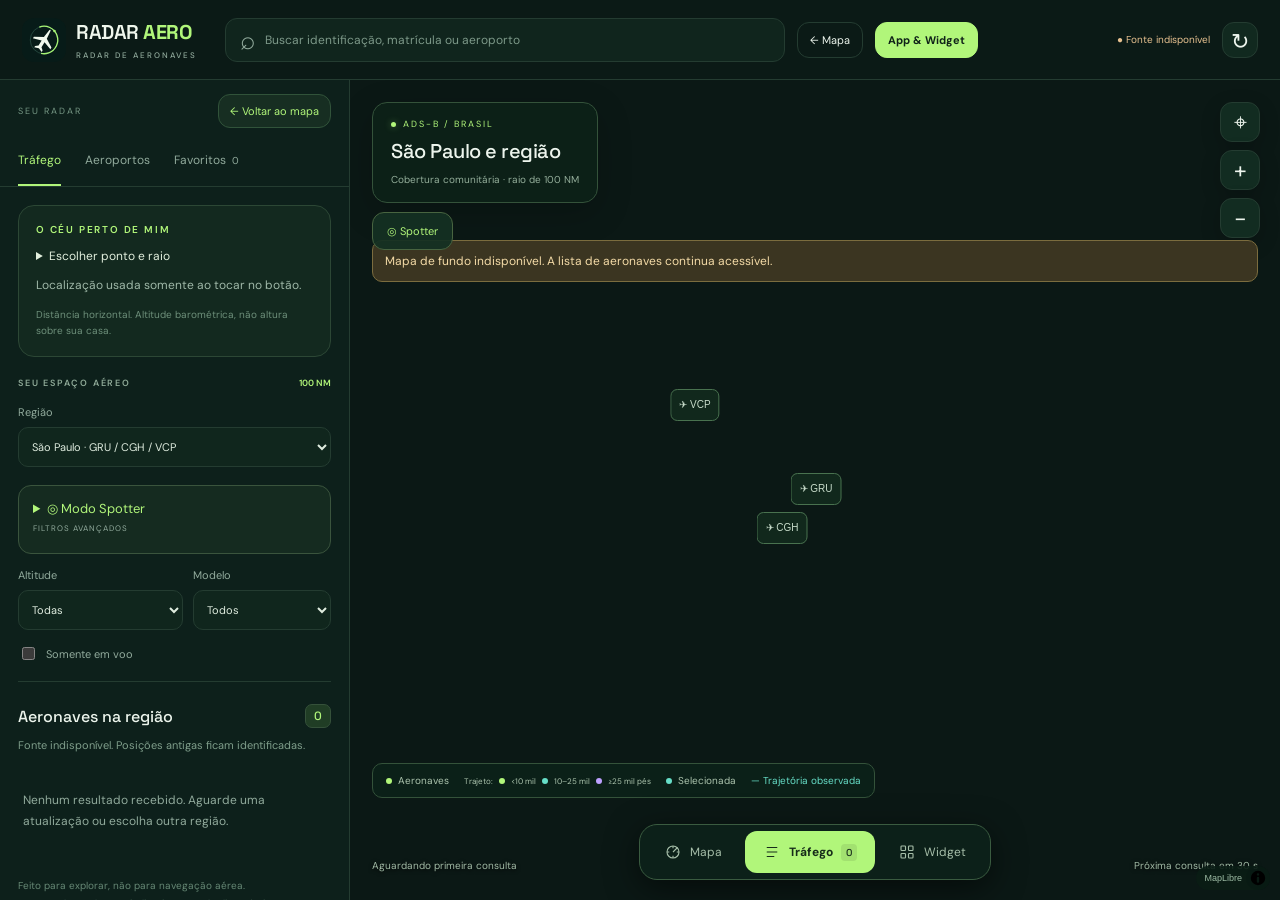
==== commit c73784b3: "Importar projeto completo Radar Aero e remover importador temporário" ====
--- a/docs/index.html
+++ b/docs/index.html
@@ -1,5 +1,5 @@
-<!doctype html><html lang="pt-BR"><head><meta charset="utf-8"><meta name="viewport" content="width=device-width,initial-scale=1"><meta name="theme-color" content="#071b18"><link rel="manifest" href="./manifest.webmanifest?v=20261102-4"><link rel="apple-touch-icon" href="./icons/app-icon-192.png"><title>Radar Aero</title><link rel="stylesheet" href="./vendor/maplibre-gl.css"><link rel="stylesheet" href="./radar.css?v=20261102-4"></head><body>
+<!doctype html><html lang="pt-BR"><head><meta charset="utf-8"><meta name="viewport" content="width=device-width,initial-scale=1"><meta name="theme-color" content="#071b18"><link rel="manifest" href="./manifest.webmanifest?v=20261102-6"><link rel="apple-touch-icon" href="./icons/app-icon-192.png"><title>Radar Aero</title><link rel="stylesheet" href="./vendor/maplibre-gl.css"><link rel="stylesheet" href="./radar.css?v=20261102-6"></head><body>
 <header><a class="brand" href="./" target="_top"><img class="logo" src="./icons/radar-mark.svg" width="44" height="44" alt=""><span>RADAR <b>AERO</b><small>RADAR DE AERONAVES</small></span></a><label class="search"><span>⌕</span><input id="search" type="search" placeholder="Buscar identificação, matrícula ou aeroporto" aria-label="Buscar identificação, matrícula ou aeroporto" autocomplete="off"></label><button id="map-back" class="header-map">← Mapa</button><button id="install-app" title="App e widget">App &amp; Widget</button><span class="connection" id="connection" role="status">● Conectando</span><button id="refresh" aria-label="Atualizar posições">↻</button></header>
-<div class="workspace"><aside id="sidebar" aria-label="Tráfego e detalhes"><div class="mobile-handle"></div><div class="panel-top"><span>SEU RADAR</span><button id="collapse" aria-expanded="true">← Voltar ao mapa</button></div><div class="tabs" role="tablist" aria-label="Explorar"><button role="tab" aria-selected="true" data-tab="traffic">Tráfego</button><button role="tab" aria-selected="false" data-tab="airports">Aeroportos</button><button role="tab" aria-selected="false" data-tab="favorites">Favoritos <span id="fav-count">0</span></button></div><div class="scroll"><section id="selection" hidden aria-label="Aeronave selecionada"></section><section class="near-card" aria-label="Perto de mim"><div class="section-label">O CÉU PERTO DE MIM</div><details id="near-settings"><summary>Escolher ponto e raio</summary><p>Escolha seu ponto e descubra os aviões ao redor.</p><button id="locate">⌖ Usar minha localização</button><details><summary>Escolher ponto manualmente</summary><form id="near-form"><label>Latitude<input id="near-lat" type="number" min="-90" max="90" step="any" required placeholder="-23.4356"></label><label>Longitude<input id="near-lon" type="number" min="-180" max="180" step="any" required placeholder="-46.4731"></label><button>Salvar ponto e explorar</button></form></details><label>Raio<select id="near-radius"><option value="5">5 km</option><option value="10" selected>10 km</option><option value="25">25 km</option><option value="50">50 km</option></select></label></details><p id="near-status" role="status">Localização usada somente ao tocar no botão.</p><button id="leave-near" hidden>Voltar à região</button><button id="widget-config" hidden>↓ Configuração do widget</button><small>Distância horizontal. Altitude barométrica, não altura sobre sua casa.</small></section><section class="filters" id="filters"><div class="section-label">SEU ESPAÇO AÉREO <span>100 NM</span></div><label>Região<select id="region"><option value="sp">São Paulo · GRU / CGH / VCP</option><option value="rio">Rio de Janeiro · GIG</option><option value="brasilia">Brasília · BSB</option><option value="salvador">Salvador · SSA</option></select></label><div class="filter-row"><label>Altitude<select id="altitude"><option value="all">Todas</option><option value="low">Abaixo de 10.000 pés</option><option value="high">10.000 pés ou mais</option></select></label><label>Modelo<select id="model"><option value="all">Todos</option></select></label></div><label class="check"><input id="airborne" type="checkbox"> Somente em voo</label></section><div class="list-heading"><h1 id="list-title">Aeronaves na região</h1><span id="result-count">—</span></div><p id="list-note">Buscando posições recebidas pela rede ADS-B.</p><div id="results" role="tabpanel" aria-label="Resultados"></div><div class="side-footer">Feito para explorar, não para navegação aérea.<br>Rotas cadastradas por indicativo, quando disponíveis.<br><a href="https://www.adsb.lol/docs/open-data/api" target="_blank" rel="noopener">Dados: adsb.lol · ODbL</a></div></div></aside>
-<main id="map-area" aria-label="Mapa do radar"><div id="map"></div><div class="map-title"><span><i class="signal-dot"></i> ADS-B / BRASIL</span><strong id="region-name">São Paulo e região</strong><small>Cobertura comunitária · raio de 100 NM</small></div><div id="map-error" hidden role="status">Mapa de fundo indisponível. A lista de aeronaves continua acessível.</div><div class="map-controls"><button id="home" aria-label="Voltar à região">⌖</button><button id="zoom-in" aria-label="Aproximar mapa">+</button><button id="zoom-out" aria-label="Afastar mapa">−</button></div><div class="map-legend"><span><i></i> Aeronaves</span><span><i class="cyan"></i> Selecionada</span><span class="line-key">— Trajetória observada</span></div><div class="bottom-status"><span id="updated">Aguardando primeira consulta</span><span id="next-update"></span></div></main></div>
-<nav class="app-nav" aria-label="Navegação principal"><button id="nav-map" aria-pressed="true"><svg viewBox="0 0 24 24" aria-hidden="true"><circle cx="12" cy="12" r="8"/><path d="M12 12l6-6M4 12h3m10 0h3M12 4v3m0 10v3"/></svg>Mapa</button><button id="open-panel" aria-controls="sidebar" aria-expanded="false"><svg viewBox="0 0 24 24" aria-hidden="true"><path d="M5 6h14M5 12h14M5 18h10"/></svg>Tráfego <span id="mobile-count">0</span></button><button id="nav-widget"><svg viewBox="0 0 24 24" aria-hidden="true"><rect x="4" y="4" width="6" height="6" rx="1"/><rect x="14" y="4" width="6" height="6" rx="1"/><rect x="4" y="14" width="6" height="6" rx="1"/><rect x="14" y="14" width="6" height="6" rx="1"/></svg>Widget</button></nav><script src="./vendor/maplibre-gl.js"></script><script type="module" src="./radar.js?v=20261102-4"></script><dialog id="install-help" aria-labelledby="install-title"><div class="dialog-top"><img src="./icons/radar-mark.svg" width="48" height="48" alt="Radar Aero"><div class="dialog-switch" role="tablist" aria-label="Instalação"><button id="tab-app" role="tab" aria-selected="true">App</button><button id="tab-widget" role="tab" aria-selected="false">Widget Android</button></div><button id="close-install" aria-label="Fechar App e Widget">×</button></div><div class="dialog-scroll" data-view="app"><p class="eyebrow">SEU RADAR, SEMPRE POR PERTO</p><h2 id="install-title">Leve o céu com você.</h2><p class="dialog-lead">No computador, no celular ou direto na sua tela inicial.</p><section class="install-card"><span class="card-tag">CELULAR + PC</span><h3>Instale o Radar Aero</h3><p>Abra o mapa em uma janela própria, com atalho e ícone no seu aparelho.</p><button id="confirm-install" class="primary-action">Instalar app</button><p id="install-status" role="status">No Chrome ou Edge, procure “Instalar app” no menu do navegador. No iPhone, use Safari → Compartilhar → Adicionar à Tela de Início.</p></section><section class="install-card widget-card" id="widget-section"><span class="card-tag">WIDGET ANDROID</span><h3>O céu na sua tela inicial</h3><p>Veja os aviões perto do ponto salvo, sem abrir o mapa.</p><a class="primary-action" href="./downloads/radar-aero-widget-0.3.0.apk" download>Baixar widget Android <span>↓</span></a><ol><li>Instale o arquivo e abra <strong>Radar Aero Widget</strong>.</li><li>Toque em <strong>Adicionar widget à tela inicial</strong> e confirme no Android.</li><li>Escolha seu ponto depois, em <strong>Ajustes</strong> no widget.</li></ol><p class="helper">Se nada aparecer no Galaxy: pressione um espaço vazio da tela inicial → Widgets → Radar Aero Widget → Adicionar. O widget é instalado pelo APK, separadamente do app web.</p><button id="prepare-widget" class="secondary-action">Configurar meu ponto no radar →</button></section><p class="dialog-foot">O widget mostra o horário da consulta. Atualização automática sujeita às regras de bateria do Android.</p></div></dialog><script type="module" src="./pwa.js?v=20261102-4"></script></body></html>
+<div class="workspace"><aside id="sidebar" aria-label="Tráfego e detalhes"><div class="mobile-handle"></div><div class="panel-top"><span>SEU RADAR</span><button id="follow-selected" hidden aria-pressed="false">◎ Seguir avião</button><button id="collapse" aria-expanded="true">← Voltar ao mapa</button></div><p id="follow-status" role="status" hidden></p><div class="tabs" role="tablist" aria-label="Explorar"><button role="tab" aria-selected="true" data-tab="traffic">Tráfego</button><button role="tab" aria-selected="false" data-tab="airports">Aeroportos</button><button role="tab" aria-selected="false" data-tab="favorites">Favoritos <span id="fav-count">0</span></button></div><div class="scroll"><section id="selection" hidden aria-label="Aeronave selecionada"></section><section class="near-card" aria-label="Perto de mim"><div class="section-label">O CÉU PERTO DE MIM</div><details id="near-settings"><summary>Escolher ponto e raio</summary><p>Escolha seu ponto e descubra os aviões ao redor.</p><button id="locate">⌖ Usar minha localização</button><details><summary>Escolher ponto manualmente</summary><form id="near-form"><label>Latitude<input id="near-lat" type="number" min="-90" max="90" step="any" required placeholder="-23.4356"></label><label>Longitude<input id="near-lon" type="number" min="-180" max="180" step="any" required placeholder="-46.4731"></label><button>Salvar ponto e explorar</button></form></details><label>Raio<select id="near-radius"><option value="5">5 km</option><option value="10" selected>10 km</option><option value="25">25 km</option><option value="50">50 km</option></select></label></details><p id="near-status" role="status">Localização usada somente ao tocar no botão.</p><button id="leave-near" hidden>Voltar à região</button><button id="widget-config" hidden>↓ Configuração do widget</button><small>Distância horizontal. Altitude barométrica, não altura sobre sua casa.</small></section><section class="filters" id="filters"><div class="section-label">SEU ESPAÇO AÉREO <span>100 NM</span></div><label>Região<select id="region"><option value="sp">São Paulo · GRU / CGH / VCP</option><option value="rio">Rio de Janeiro · GIG</option><option value="brasilia">Brasília · BSB</option><option value="salvador">Salvador · SSA</option></select></label><details id="spotter-settings"><summary>◎ Modo Spotter <span>FILTROS AVANÇADOS</span></summary><div class="spotter-grid"><label>Companhia<select id="spotter-company"><option value="all">Todas</option><option value="TAM">LATAM</option><option value="AZU">Azul</option><option value="GLO">GOL</option></select></label><label>Velocidade no solo<select id="spotter-speed"><option value="all">Todas</option><option value="slow">Menos de 250 kt</option><option value="fast">250 kt ou mais</option></select></label><label>Variação observada<select id="spotter-trend"><option value="all">Todas</option><option value="up">↑ Subindo</option><option value="down">↓ Descendo</option><option value="level">→ Estável</option></select></label></div><p>Subida/descida estimada entre amostras de altitude barométrica da sessão. Aguarde duas posições recentes.</p><label>Nome do filtro<input id="preset-name" maxlength="32" placeholder="Ex.: LATAM em aproximação"></label><div class="preset-actions"><button id="save-preset">Salvar filtro</button><button id="reset-spotter">Limpar filtros</button></div><label>Filtros salvos neste aparelho<select id="spotter-presets"><option value="">Escolher filtro…</option></select></label><button id="delete-preset" disabled>Excluir filtro escolhido</button><p id="spotter-status" role="status"></p></details><div class="filter-row"><label>Altitude<select id="altitude"><option value="all">Todas</option><option value="low">Abaixo de 10.000 pés</option><option value="high">10.000 pés ou mais</option></select></label><label>Modelo<select id="model"><option value="all">Todos</option></select></label></div><label class="check"><input id="airborne" type="checkbox"> Somente em voo</label></section><div class="list-heading"><h1 id="list-title">Aeronaves na região</h1><span id="result-count">—</span></div><p id="list-note">Buscando posições recebidas pela rede ADS-B.</p><div id="results" role="tabpanel" aria-label="Resultados"></div><div class="side-footer">Feito para explorar, não para navegação aérea.<br>Rotas cadastradas por indicativo, quando disponíveis.<br><a href="https://www.adsb.lol/docs/open-data/api" target="_blank" rel="noopener">Dados: adsb.lol · ODbL</a></div></div></aside>
+<main id="map-area" aria-label="Mapa do radar"><div id="map"></div><div class="map-title"><span><i class="signal-dot"></i> ADS-B / BRASIL</span><strong id="region-name">São Paulo e região</strong><small>Cobertura comunitária · raio de 100 NM</small></div><div id="map-error" hidden role="status">Mapa de fundo indisponível. A lista de aeronaves continua acessível.</div><button id="open-spotter" aria-expanded="false">◎ Spotter</button><div class="map-controls"><button id="home" aria-label="Voltar à região">⌖</button><button id="zoom-in" aria-label="Aproximar mapa">+</button><button id="zoom-out" aria-label="Afastar mapa">−</button></div><div class="map-legend"><span><i></i> Aeronaves</span><span class="trail-key">Trajeto: <i class="alt-low"></i>&lt;10 mil <i class="alt-mid"></i>10–25 mil <i class="alt-high"></i>≥25 mil pés</span><span><i class="cyan"></i> Selecionada</span><span class="line-key">— Trajetória observada</span></div><div class="bottom-status"><span id="updated">Aguardando primeira consulta</span><span id="next-update"></span></div></main></div>
+<nav class="app-nav" aria-label="Navegação principal"><button id="nav-map" aria-pressed="true"><svg viewBox="0 0 24 24" aria-hidden="true"><circle cx="12" cy="12" r="8"/><path d="M12 12l6-6M4 12h3m10 0h3M12 4v3m0 10v3"/></svg>Mapa</button><button id="open-panel" aria-controls="sidebar" aria-expanded="false"><svg viewBox="0 0 24 24" aria-hidden="true"><path d="M5 6h14M5 12h14M5 18h10"/></svg>Tráfego <span id="mobile-count">0</span></button><button id="nav-widget"><svg viewBox="0 0 24 24" aria-hidden="true"><rect x="4" y="4" width="6" height="6" rx="1"/><rect x="14" y="4" width="6" height="6" rx="1"/><rect x="4" y="14" width="6" height="6" rx="1"/><rect x="14" y="14" width="6" height="6" rx="1"/></svg>Widget</button></nav><script src="./vendor/maplibre-gl.js"></script><script type="module" src="./radar.js?v=20261102-6"></script><dialog id="install-help" aria-labelledby="install-title"><div class="dialog-top"><img src="./icons/radar-mark.svg" width="48" height="48" alt="Radar Aero"><div class="dialog-switch" role="tablist" aria-label="Instalação"><button id="tab-app" role="tab" aria-selected="true">App</button><button id="tab-widget" role="tab" aria-selected="false">Widget Android</button></div><button id="close-install" aria-label="Fechar App e Widget">×</button></div><div class="dialog-scroll" data-view="app"><p class="eyebrow">SEU RADAR, SEMPRE POR PERTO</p><h2 id="install-title">Leve o céu com você.</h2><p class="dialog-lead">No computador, no celular ou direto na sua tela inicial.</p><section class="install-card"><span class="card-tag">CELULAR + PC</span><h3>Instale o Radar Aero</h3><p>Abra o mapa em uma janela própria, com atalho e ícone no seu aparelho.</p><button id="confirm-install" class="primary-action">Instalar app</button><p id="install-status" role="status">No Chrome ou Edge, procure “Instalar app” no menu do navegador. No iPhone, use Safari → Compartilhar → Adicionar à Tela de Início.</p></section><section class="install-card widget-card" id="widget-section"><span class="card-tag">WIDGET ANDROID</span><h3>O céu na sua tela inicial</h3><p>Veja os aviões perto do ponto salvo, sem abrir o mapa.</p><a class="primary-action" href="./downloads/radar-aero-widget-0.4.0.apk" download>Baixar widget Android <span>↓</span></a><ol><li>Instale o arquivo e abra <strong>Radar Aero Widget</strong>.</li><li>Toque em <strong>Adicionar widget à tela inicial</strong> e confirme no Android.</li><li>Escolha seu ponto depois, em <strong>Ajustes</strong> no widget.</li></ol><p class="helper">Se nada aparecer no Galaxy: pressione um espaço vazio da tela inicial → Widgets → Radar Aero Widget → Adicionar. O widget é instalado pelo APK, separadamente do app web.</p><button id="prepare-widget" class="secondary-action">Configurar meu ponto no radar →</button></section><p class="dialog-foot">O widget mostra o horário da consulta. Atualização automática sujeita às regras de bateria do Android.</p></div></dialog><script type="module" src="./pwa.js?v=20261102-6"></script></body></html>
--- a/docs/radar.css
+++ b/docs/radar.css
@@ -12,3 +12,9 @@
 .dialog-switch{display:flex;gap:4px;padding:4px;background:#142d21;border:1px solid #2c4b35;border-radius:12px}.dialog-switch button{padding:8px 12px;font-size:11px;border:0;background:none;color:#98b8a1}.dialog-switch button[aria-selected=true]{background:#b1f67a;color:#17301b}.dialog-top{gap:10px}.dialog-scroll[data-view=app] .widget-card,.dialog-scroll[data-view=app] .dialog-foot{display:none}.dialog-scroll[data-view=widget]>.eyebrow,.dialog-scroll[data-view=widget]>h2,.dialog-scroll[data-view=widget]>.dialog-lead,.dialog-scroll[data-view=widget]>.install-card:not(.widget-card){display:none}.dialog-scroll[data-view=widget] .widget-card{margin-top:0}@media(max-width:359px){.dialog-top img{width:36px;height:36px}.dialog-switch button{font-size:10px;padding:8px}}
 
 .route-card{padding:15px;border:1px solid #35523a;background:#142d20;border-radius:13px;margin:14px 0}.route-card>.section-label{margin-bottom:12px;color:#a6c3a7;font-size:9px}.route-card p{font-size:11px;line-height:1.6;color:#9db9a4;margin:10px 0 0}.route-airports{display:grid;grid-template-columns:1fr 24px 1fr;gap:8px;align-items:center}.route-airports>div:last-child{text-align:right}.route-airports small{display:block;color:#87a88e;font-size:9px;letter-spacing:1.2px}.route-airports strong{display:block;font:500 28px 'Space Grotesk',Arial;color:#b1f67a;margin:5px 0 2px}.route-airports span{display:block;color:#d2e4d0;font-size:12px}.route-airports>b{color:#67dec8;text-align:center;font-size:22px}.route-source{font-size:9px!important;color:#7d9d86!important}.route-source a{color:#a5c0a9}.route-more{margin-top:10px;font-size:10px;color:#99b8a0}.route-more summary{cursor:pointer}.route-more p{font-size:10px}.route-via{color:#67dec8!important}body[data-details=true] .tabs{display:none}body[data-details=true] .selection-name{margin:12px 0 4px;font-size:27px}body[data-details=true] .airline-detail{margin:8px 0 3px}body[data-details=true] .selection-sub{margin-bottom:12px}body[data-details=true] #selection{border:0;margin:0;padding:0}body[data-details=true] .side-footer{display:none}body[data-details=true] .app-nav{left:50%}@media(min-width:761px){body[data-details=true][data-panel=open] aside{position:absolute;right:20px;left:auto;bottom:100px;top:auto;width:340px;height:auto;max-height:min(64dvh,520px);border:1px solid #46664b;border-radius:20px;box-shadow:0 14px 60px #0008}body[data-details=true] .workspace #map-area{width:100%}}@media(max-width:760px){body[data-details=true][data-panel=open] aside{height:min(42dvh,360px);max-height:calc(100dvh - 240px)}body[data-details=true] .panel-top{padding:8px 12px 4px}body[data-details=true] #collapse{min-height:35px;padding:8px 10px;font-size:11px}body[data-details=true] .scroll{padding:10px 14px 16px}body[data-details=true] .selected-top{font-size:8px}body[data-details=true] .selected-top button{width:29px;height:29px;font-size:20px}body[data-details=true] .selection-name{font-size:23px;margin:8px 0 3px}body[data-details=true] .airline-detail{margin:4px 0 0;font-size:11px}body[data-details=true] .airline-detail .airline-logo{width:65px;height:30px}body[data-details=true] .airline-detail small{font-size:8px}body[data-details=true] .selection-sub{font-size:10px;margin:5px 0 10px}body[data-details=true] .route-card{padding:11px 12px;margin:10px 0}body[data-details=true] .route-card>.section-label{margin-bottom:8px;font-size:8px}body[data-details=true] .route-airports strong{font-size:24px}body[data-details=true] .route-airports span{font-size:11px}body[data-details=true] .metrics>div{padding:10px}body[data-details=true] .metrics strong{font-size:16px;margin-top:5px}body[data-details=true] .metrics small{font-size:9px}body[data-details=true] .map-title{padding:9px 12px}body[data-details=true] .map-title strong{font-size:15px;margin:5px 0 0}body[data-details=true] .map-title small{display:none}body[data-details=true] .map-legend{display:none}body[data-details=true] .selection-note{font-size:10px}}
+
+body[data-details=true] .panel-top>span{display:none}#follow-selected{font-size:11px;min-height:36px;padding:8px 11px;color:var(--lime);border-color:#466b42;background:#1a3323}#follow-selected[aria-pressed=true]{background:var(--lime);color:#14291a}#follow-status{font-size:10px;color:#99ba9e;margin:3px 16px 9px;line-height:1.5;flex-shrink:0}body[data-details=true] .panel-top{gap:8px}body[data-details=true] .panel-top button{white-space:nowrap} @media(max-width:359px){#follow-selected,#collapse{font-size:10px!important;padding:8px!important}}
+
+#open-spotter{position:absolute;top:132px;left:22px;z-index:2;font-size:11px;background:#153023ef;border-color:#486440;color:var(--lime)}#spotter-settings{margin-top:18px;padding:14px;background:#152b20;border:1px solid #3a543d;border-radius:13px}#spotter-settings summary{font-size:13px;color:var(--lime);cursor:pointer}#spotter-settings summary span{display:block;font-size:8px;letter-spacing:1px;color:#91aa9c;margin:6px 0}#spotter-settings p{font-size:10px;color:#9cb5a2;line-height:1.7}.spotter-grid label{margin-top:14px}#preset-name{width:100%;min-width:0;margin-top:8px;background:#0c2017;color:inherit;border:1px solid #35513a;border-radius:9px;padding:10px}.preset-actions{display:flex;gap:7px;margin:9px 0}#spotter-settings button{font-size:10px;padding:9px}#delete-preset{margin-top:10px}.trend-badge{color:#b1f67a;font-size:12px}.trend-badge small{display:block;font-size:9px;color:#8eaa97;margin-top:4px}.session-graphs{border:1px solid #34513a;border-radius:13px;margin:16px 0;padding:12px}.session-graphs summary{cursor:pointer;font-size:12px;color:var(--lime)}.session-graphs summary span{font-size:9px;color:#91aa9c}.session-graphs p{font-size:10px;color:#91aa9c;line-height:1.6}.flight-chart{margin-top:16px}.flight-chart h3{font-size:11px;font-weight:500;margin:0}.flight-chart h3 span{float:right;color:var(--cyan)}.flight-chart svg{width:100%;height:auto;display:block;overflow:visible}.flight-chart svg path{stroke:#67dec8;stroke-width:2;fill:none}.flight-chart svg circle{fill:#67dec8}.flight-chart svg .chart-grid{stroke:#2c4734;stroke-width:1}.chart-range{display:flex;justify-content:space-between;font-size:8px;color:#91aa9c;gap:6px}.trail-key{font-size:8px}.map-legend i.alt-low{background:#b1f67a}.map-legend i.alt-mid{background:#67dec8}.map-legend i.alt-high{background:#bda1ff}@media(max-width:760px){#open-spotter{top:127px;left:14px;font-size:10px;padding:8px 11px}.trail-key{display:none!important}body[data-details=true] #open-spotter{top:94px}}
+
+@media(min-width:761px) and (max-width:1100px){.trail-key{display:none!important}}
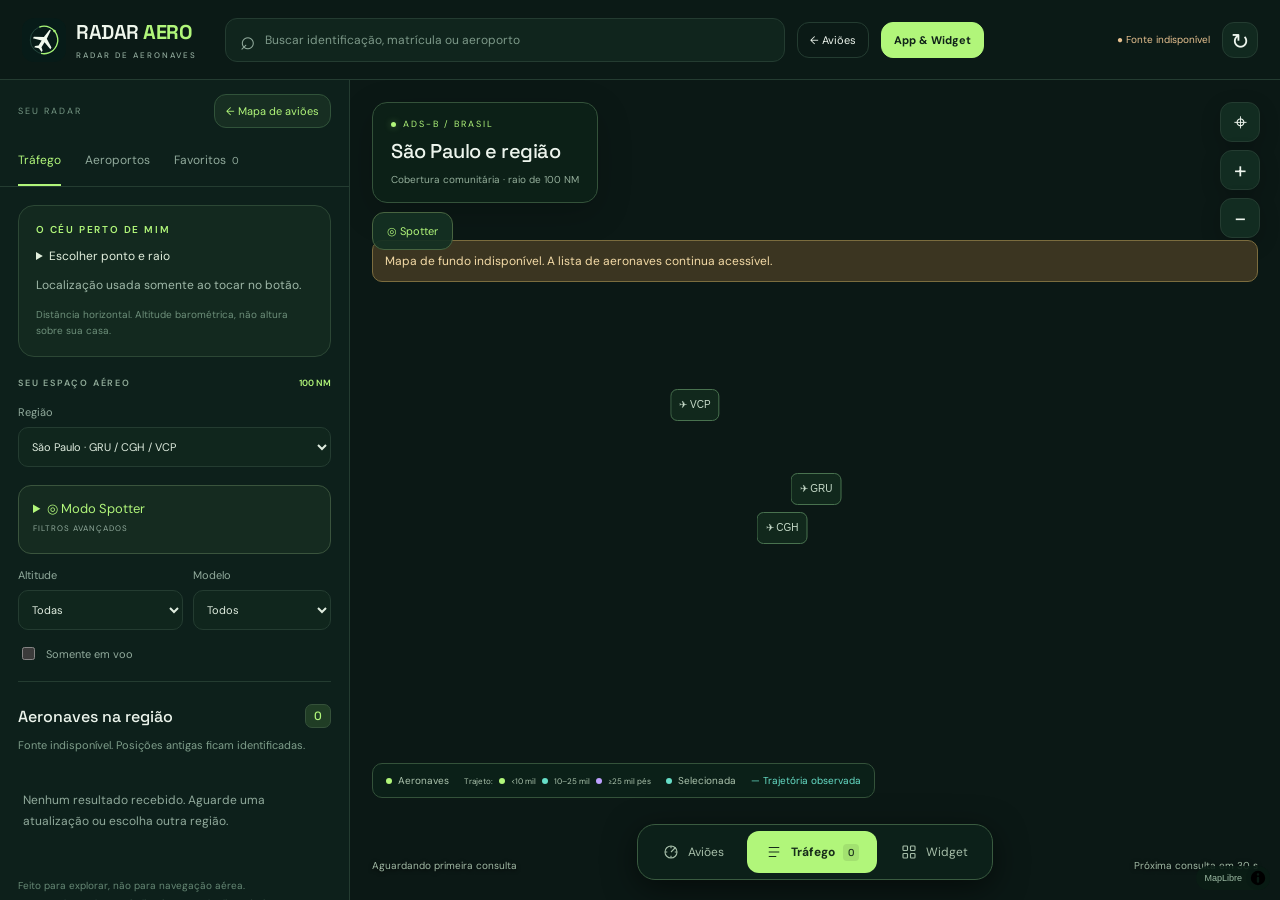
==== commit 4a139b7d: "Importar projeto completo Radar Aero e remover importador temporário" ====
--- a/docs/index.html
+++ b/docs/index.html
@@ -1,5 +1,5 @@
-<!doctype html><html lang="pt-BR"><head><meta charset="utf-8"><meta name="viewport" content="width=device-width,initial-scale=1"><meta name="theme-color" content="#071b18"><link rel="manifest" href="./manifest.webmanifest?v=20261102-6"><link rel="apple-touch-icon" href="./icons/app-icon-192.png"><title>Radar Aero</title><link rel="stylesheet" href="./vendor/maplibre-gl.css"><link rel="stylesheet" href="./radar.css?v=20261102-6"></head><body>
-<header><a class="brand" href="./" target="_top"><img class="logo" src="./icons/radar-mark.svg" width="44" height="44" alt=""><span>RADAR <b>AERO</b><small>RADAR DE AERONAVES</small></span></a><label class="search"><span>⌕</span><input id="search" type="search" placeholder="Buscar identificação, matrícula ou aeroporto" aria-label="Buscar identificação, matrícula ou aeroporto" autocomplete="off"></label><button id="map-back" class="header-map">← Mapa</button><button id="install-app" title="App e widget">App &amp; Widget</button><span class="connection" id="connection" role="status">● Conectando</span><button id="refresh" aria-label="Atualizar posições">↻</button></header>
-<div class="workspace"><aside id="sidebar" aria-label="Tráfego e detalhes"><div class="mobile-handle"></div><div class="panel-top"><span>SEU RADAR</span><button id="follow-selected" hidden aria-pressed="false">◎ Seguir avião</button><button id="collapse" aria-expanded="true">← Voltar ao mapa</button></div><p id="follow-status" role="status" hidden></p><div class="tabs" role="tablist" aria-label="Explorar"><button role="tab" aria-selected="true" data-tab="traffic">Tráfego</button><button role="tab" aria-selected="false" data-tab="airports">Aeroportos</button><button role="tab" aria-selected="false" data-tab="favorites">Favoritos <span id="fav-count">0</span></button></div><div class="scroll"><section id="selection" hidden aria-label="Aeronave selecionada"></section><section class="near-card" aria-label="Perto de mim"><div class="section-label">O CÉU PERTO DE MIM</div><details id="near-settings"><summary>Escolher ponto e raio</summary><p>Escolha seu ponto e descubra os aviões ao redor.</p><button id="locate">⌖ Usar minha localização</button><details><summary>Escolher ponto manualmente</summary><form id="near-form"><label>Latitude<input id="near-lat" type="number" min="-90" max="90" step="any" required placeholder="-23.4356"></label><label>Longitude<input id="near-lon" type="number" min="-180" max="180" step="any" required placeholder="-46.4731"></label><button>Salvar ponto e explorar</button></form></details><label>Raio<select id="near-radius"><option value="5">5 km</option><option value="10" selected>10 km</option><option value="25">25 km</option><option value="50">50 km</option></select></label></details><p id="near-status" role="status">Localização usada somente ao tocar no botão.</p><button id="leave-near" hidden>Voltar à região</button><button id="widget-config" hidden>↓ Configuração do widget</button><small>Distância horizontal. Altitude barométrica, não altura sobre sua casa.</small></section><section class="filters" id="filters"><div class="section-label">SEU ESPAÇO AÉREO <span>100 NM</span></div><label>Região<select id="region"><option value="sp">São Paulo · GRU / CGH / VCP</option><option value="rio">Rio de Janeiro · GIG</option><option value="brasilia">Brasília · BSB</option><option value="salvador">Salvador · SSA</option></select></label><details id="spotter-settings"><summary>◎ Modo Spotter <span>FILTROS AVANÇADOS</span></summary><div class="spotter-grid"><label>Companhia<select id="spotter-company"><option value="all">Todas</option><option value="TAM">LATAM</option><option value="AZU">Azul</option><option value="GLO">GOL</option></select></label><label>Velocidade no solo<select id="spotter-speed"><option value="all">Todas</option><option value="slow">Menos de 250 kt</option><option value="fast">250 kt ou mais</option></select></label><label>Variação observada<select id="spotter-trend"><option value="all">Todas</option><option value="up">↑ Subindo</option><option value="down">↓ Descendo</option><option value="level">→ Estável</option></select></label></div><p>Subida/descida estimada entre amostras de altitude barométrica da sessão. Aguarde duas posições recentes.</p><label>Nome do filtro<input id="preset-name" maxlength="32" placeholder="Ex.: LATAM em aproximação"></label><div class="preset-actions"><button id="save-preset">Salvar filtro</button><button id="reset-spotter">Limpar filtros</button></div><label>Filtros salvos neste aparelho<select id="spotter-presets"><option value="">Escolher filtro…</option></select></label><button id="delete-preset" disabled>Excluir filtro escolhido</button><p id="spotter-status" role="status"></p></details><div class="filter-row"><label>Altitude<select id="altitude"><option value="all">Todas</option><option value="low">Abaixo de 10.000 pés</option><option value="high">10.000 pés ou mais</option></select></label><label>Modelo<select id="model"><option value="all">Todos</option></select></label></div><label class="check"><input id="airborne" type="checkbox"> Somente em voo</label></section><div class="list-heading"><h1 id="list-title">Aeronaves na região</h1><span id="result-count">—</span></div><p id="list-note">Buscando posições recebidas pela rede ADS-B.</p><div id="results" role="tabpanel" aria-label="Resultados"></div><div class="side-footer">Feito para explorar, não para navegação aérea.<br>Rotas cadastradas por indicativo, quando disponíveis.<br><a href="https://www.adsb.lol/docs/open-data/api" target="_blank" rel="noopener">Dados: adsb.lol · ODbL</a></div></div></aside>
-<main id="map-area" aria-label="Mapa do radar"><div id="map"></div><div class="map-title"><span><i class="signal-dot"></i> ADS-B / BRASIL</span><strong id="region-name">São Paulo e região</strong><small>Cobertura comunitária · raio de 100 NM</small></div><div id="map-error" hidden role="status">Mapa de fundo indisponível. A lista de aeronaves continua acessível.</div><button id="open-spotter" aria-expanded="false">◎ Spotter</button><div class="map-controls"><button id="home" aria-label="Voltar à região">⌖</button><button id="zoom-in" aria-label="Aproximar mapa">+</button><button id="zoom-out" aria-label="Afastar mapa">−</button></div><div class="map-legend"><span><i></i> Aeronaves</span><span class="trail-key">Trajeto: <i class="alt-low"></i>&lt;10 mil <i class="alt-mid"></i>10–25 mil <i class="alt-high"></i>≥25 mil pés</span><span><i class="cyan"></i> Selecionada</span><span class="line-key">— Trajetória observada</span></div><div class="bottom-status"><span id="updated">Aguardando primeira consulta</span><span id="next-update"></span></div></main></div>
-<nav class="app-nav" aria-label="Navegação principal"><button id="nav-map" aria-pressed="true"><svg viewBox="0 0 24 24" aria-hidden="true"><circle cx="12" cy="12" r="8"/><path d="M12 12l6-6M4 12h3m10 0h3M12 4v3m0 10v3"/></svg>Mapa</button><button id="open-panel" aria-controls="sidebar" aria-expanded="false"><svg viewBox="0 0 24 24" aria-hidden="true"><path d="M5 6h14M5 12h14M5 18h10"/></svg>Tráfego <span id="mobile-count">0</span></button><button id="nav-widget"><svg viewBox="0 0 24 24" aria-hidden="true"><rect x="4" y="4" width="6" height="6" rx="1"/><rect x="14" y="4" width="6" height="6" rx="1"/><rect x="4" y="14" width="6" height="6" rx="1"/><rect x="14" y="14" width="6" height="6" rx="1"/></svg>Widget</button></nav><script src="./vendor/maplibre-gl.js"></script><script type="module" src="./radar.js?v=20261102-6"></script><dialog id="install-help" aria-labelledby="install-title"><div class="dialog-top"><img src="./icons/radar-mark.svg" width="48" height="48" alt="Radar Aero"><div class="dialog-switch" role="tablist" aria-label="Instalação"><button id="tab-app" role="tab" aria-selected="true">App</button><button id="tab-widget" role="tab" aria-selected="false">Widget Android</button></div><button id="close-install" aria-label="Fechar App e Widget">×</button></div><div class="dialog-scroll" data-view="app"><p class="eyebrow">SEU RADAR, SEMPRE POR PERTO</p><h2 id="install-title">Leve o céu com você.</h2><p class="dialog-lead">No computador, no celular ou direto na sua tela inicial.</p><section class="install-card"><span class="card-tag">CELULAR + PC</span><h3>Instale o Radar Aero</h3><p>Abra o mapa em uma janela própria, com atalho e ícone no seu aparelho.</p><button id="confirm-install" class="primary-action">Instalar app</button><p id="install-status" role="status">No Chrome ou Edge, procure “Instalar app” no menu do navegador. No iPhone, use Safari → Compartilhar → Adicionar à Tela de Início.</p></section><section class="install-card widget-card" id="widget-section"><span class="card-tag">WIDGET ANDROID</span><h3>O céu na sua tela inicial</h3><p>Veja os aviões perto do ponto salvo, sem abrir o mapa.</p><a class="primary-action" href="./downloads/radar-aero-widget-0.4.0.apk" download>Baixar widget Android <span>↓</span></a><ol><li>Instale o arquivo e abra <strong>Radar Aero Widget</strong>.</li><li>Toque em <strong>Adicionar widget à tela inicial</strong> e confirme no Android.</li><li>Escolha seu ponto depois, em <strong>Ajustes</strong> no widget.</li></ol><p class="helper">Se nada aparecer no Galaxy: pressione um espaço vazio da tela inicial → Widgets → Radar Aero Widget → Adicionar. O widget é instalado pelo APK, separadamente do app web.</p><button id="prepare-widget" class="secondary-action">Configurar meu ponto no radar →</button></section><p class="dialog-foot">O widget mostra o horário da consulta. Atualização automática sujeita às regras de bateria do Android.</p></div></dialog><script type="module" src="./pwa.js?v=20261102-6"></script></body></html>
+<!doctype html><html lang="pt-BR"><head><meta charset="utf-8"><meta name="viewport" content="width=device-width,initial-scale=1"><meta name="theme-color" content="#071b18"><link rel="manifest" href="./manifest.webmanifest?v=20261103-2"><link rel="apple-touch-icon" href="./icons/app-icon-192.png"><title>Radar Aero</title><link rel="stylesheet" href="./vendor/maplibre-gl.css"><link rel="stylesheet" href="./radar.css?v=20261103-2"></head><body>
+<header><a class="brand" href="./" target="_top"><img class="logo" src="./icons/radar-mark.svg" width="44" height="44" alt=""><span>RADAR <b>AERO</b><small>RADAR DE AERONAVES</small></span></a><label class="search"><span>⌕</span><input id="search" type="search" placeholder="Buscar identificação, matrícula ou aeroporto" aria-label="Buscar identificação, matrícula ou aeroporto" autocomplete="off"></label><button id="map-back" class="header-map">← Aviões</button><button id="install-app" title="App e widget">App &amp; Widget</button><span class="connection" id="connection" role="status">● Conectando</span><button id="refresh" aria-label="Atualizar posições">↻</button></header>
+<div class="workspace"><aside id="sidebar" aria-label="Tráfego e detalhes"><div class="mobile-handle"></div><div class="panel-top"><span>SEU RADAR</span><button id="follow-selected" hidden aria-pressed="false">◎ Seguir avião</button><button id="airport-flights" hidden>Voos</button><button id="airport-climate" hidden>Clima</button><button id="collapse" aria-expanded="true">← Mapa de aviões</button></div><p id="follow-status" role="status" hidden></p><div class="tabs" role="tablist" aria-label="Explorar"><button role="tab" aria-selected="true" data-tab="traffic">Tráfego</button><button role="tab" aria-selected="false" data-tab="airports">Aeroportos</button><button role="tab" aria-selected="false" data-tab="favorites">Favoritos <span id="fav-count">0</span></button></div><div class="scroll"><section id="selection" hidden aria-label="Aeronave selecionada"></section><section class="near-card" aria-label="Perto de mim"><div class="section-label">O CÉU PERTO DE MIM</div><details id="near-settings"><summary>Escolher ponto e raio</summary><p>Escolha seu ponto e descubra os aviões ao redor.</p><button id="locate">⌖ Usar minha localização</button><details><summary>Escolher ponto manualmente</summary><form id="near-form"><label>Latitude<input id="near-lat" type="number" min="-90" max="90" step="any" required placeholder="-23.4356"></label><label>Longitude<input id="near-lon" type="number" min="-180" max="180" step="any" required placeholder="-46.4731"></label><button>Salvar ponto e explorar</button></form></details><label>Raio<select id="near-radius"><option value="5">5 km</option><option value="10" selected>10 km</option><option value="25">25 km</option><option value="50">50 km</option></select></label></details><p id="near-status" role="status">Localização usada somente ao tocar no botão.</p><button id="leave-near" hidden>Voltar à região</button><button id="widget-config" hidden>↓ Configuração do widget</button><small>Distância horizontal. Altitude barométrica, não altura sobre sua casa.</small></section><section class="filters" id="filters"><div class="section-label">SEU ESPAÇO AÉREO <span>100 NM</span></div><label>Região<select id="region"><option value="sp">São Paulo · GRU / CGH / VCP</option><option value="rio">Rio de Janeiro · GIG</option><option value="brasilia">Brasília · BSB</option><option value="salvador">Salvador · SSA</option></select></label><details id="spotter-settings"><summary>◎ Modo Spotter <span>FILTROS AVANÇADOS</span></summary><div class="spotter-grid"><label>Companhia<select id="spotter-company"><option value="all">Todas</option><option value="TAM">LATAM</option><option value="AZU">Azul</option><option value="GLO">GOL</option></select></label><label>Velocidade no solo<select id="spotter-speed"><option value="all">Todas</option><option value="slow">Menos de 250 kt</option><option value="fast">250 kt ou mais</option></select></label><label>Variação observada<select id="spotter-trend"><option value="all">Todas</option><option value="up">↑ Subindo</option><option value="down">↓ Descendo</option><option value="level">→ Estável</option></select></label></div><p>Subida/descida estimada entre amostras de altitude barométrica da sessão. Aguarde duas posições recentes.</p><label>Nome do filtro<input id="preset-name" maxlength="32" placeholder="Ex.: LATAM em aproximação"></label><div class="preset-actions"><button id="save-preset">Salvar filtro</button><button id="reset-spotter">Limpar filtros</button></div><label>Filtros salvos neste aparelho<select id="spotter-presets"><option value="">Escolher filtro…</option></select></label><button id="delete-preset" disabled>Excluir filtro escolhido</button><p id="spotter-status" role="status"></p></details><div class="filter-row"><label>Altitude<select id="altitude"><option value="all">Todas</option><option value="low">Abaixo de 10.000 pés</option><option value="high">10.000 pés ou mais</option></select></label><label>Modelo<select id="model"><option value="all">Todos</option></select></label></div><label class="check"><input id="airborne" type="checkbox"> Somente em voo</label></section><div class="list-heading"><h1 id="list-title">Aeronaves na região</h1><span id="result-count">—</span></div><p id="list-note">Buscando posições recebidas pela rede ADS-B.</p><div id="results" role="tabpanel" aria-label="Resultados"></div><div class="side-footer">Feito para explorar, não para navegação aérea.<br>Rotas cadastradas por indicativo, quando disponíveis.<br><a href="https://www.adsb.lol/docs/open-data/api" target="_blank" rel="noopener">Dados: adsb.lol · ODbL</a></div></div></aside>
+<main id="map-area" aria-label="Mapa do radar"><div id="map"></div><div id="map-empty" hidden role="status"><p id="map-empty-text"></p><button id="recover-map">Ver aviões da região</button></div><div class="map-title"><span><i class="signal-dot"></i> ADS-B / BRASIL</span><strong id="region-name">São Paulo e região</strong><small>Cobertura comunitária · raio de 100 NM</small></div><div id="map-error" hidden role="status">Mapa de fundo indisponível. A lista de aeronaves continua acessível.</div><button id="open-spotter" aria-expanded="false">◎ Spotter</button><div class="map-controls"><button id="home" aria-label="Voltar à região">⌖</button><button id="zoom-in" aria-label="Aproximar mapa">+</button><button id="zoom-out" aria-label="Afastar mapa">−</button></div><div class="map-legend"><span><i></i> Aeronaves</span><span class="trail-key">Trajeto: <i class="alt-low"></i>&lt;10 mil <i class="alt-mid"></i>10–25 mil <i class="alt-high"></i>≥25 mil pés</span><span><i class="cyan"></i> Selecionada</span><span class="line-key">— Trajetória observada</span></div><div class="bottom-status"><span id="updated">Aguardando primeira consulta</span><span id="next-update"></span></div></main></div>
+<nav class="app-nav" aria-label="Navegação principal"><button id="nav-map" aria-pressed="true"><svg viewBox="0 0 24 24" aria-hidden="true"><circle cx="12" cy="12" r="8"/><path d="M12 12l6-6M4 12h3m10 0h3M12 4v3m0 10v3"/></svg>Aviões</button><button id="open-panel" aria-controls="sidebar" aria-expanded="false"><svg viewBox="0 0 24 24" aria-hidden="true"><path d="M5 6h14M5 12h14M5 18h10"/></svg>Tráfego <span id="mobile-count">0</span></button><button id="nav-widget"><svg viewBox="0 0 24 24" aria-hidden="true"><rect x="4" y="4" width="6" height="6" rx="1"/><rect x="14" y="4" width="6" height="6" rx="1"/><rect x="4" y="14" width="6" height="6" rx="1"/><rect x="14" y="14" width="6" height="6" rx="1"/></svg>Widget</button></nav><script src="./vendor/maplibre-gl.js"></script><script type="module" src="./radar.js?v=20261103-2"></script><dialog id="install-help" aria-labelledby="install-title"><div class="dialog-top"><img src="./icons/radar-mark.svg" width="48" height="48" alt="Radar Aero"><div class="dialog-switch" role="tablist" aria-label="Instalação"><button id="tab-app" role="tab" aria-selected="true">App</button><button id="tab-widget" role="tab" aria-selected="false">Widget Android</button></div><button id="close-install" aria-label="Fechar App e Widget">×</button></div><div class="dialog-scroll" data-view="app"><p class="eyebrow">SEU RADAR, SEMPRE POR PERTO</p><h2 id="install-title">Leve o céu com você.</h2><p class="dialog-lead">No computador, no celular ou direto na sua tela inicial.</p><section class="install-card"><span class="card-tag">CELULAR + PC</span><h3>Instale o Radar Aero</h3><p>Abra o mapa em uma janela própria, com atalho e ícone no seu aparelho.</p><button id="confirm-install" class="primary-action">Instalar app</button><p id="install-status" role="status">No Chrome ou Edge, procure “Instalar app” no menu do navegador. No iPhone, use Safari → Compartilhar → Adicionar à Tela de Início.</p></section><section class="install-card widget-card" id="widget-section"><span class="card-tag">WIDGET ANDROID</span><h3>O céu na sua tela inicial</h3><p>Veja os aviões perto do ponto salvo, sem abrir o mapa.</p><a class="primary-action" href="./downloads/radar-aero-widget-0.4.0.apk" download>Baixar widget Android <span>↓</span></a><ol><li>Instale o arquivo e abra <strong>Radar Aero Widget</strong>.</li><li>Toque em <strong>Adicionar widget à tela inicial</strong> e confirme no Android.</li><li>Escolha seu ponto depois, em <strong>Ajustes</strong> no widget.</li></ol><p class="helper">Se nada aparecer no Galaxy: pressione um espaço vazio da tela inicial → Widgets → Radar Aero Widget → Adicionar. O widget é instalado pelo APK, separadamente do app web.</p><button id="prepare-widget" class="secondary-action">Configurar meu ponto no radar →</button></section><p class="dialog-foot">O widget mostra o horário da consulta. Atualização automática sujeita às regras de bateria do Android.</p></div></dialog><script type="module" src="./pwa.js?v=20261103-2"></script></body></html>
--- a/docs/radar.css
+++ b/docs/radar.css
@@ -18,3 +18,9 @@
 #open-spotter{position:absolute;top:132px;left:22px;z-index:2;font-size:11px;background:#153023ef;border-color:#486440;color:var(--lime)}#spotter-settings{margin-top:18px;padding:14px;background:#152b20;border:1px solid #3a543d;border-radius:13px}#spotter-settings summary{font-size:13px;color:var(--lime);cursor:pointer}#spotter-settings summary span{display:block;font-size:8px;letter-spacing:1px;color:#91aa9c;margin:6px 0}#spotter-settings p{font-size:10px;color:#9cb5a2;line-height:1.7}.spotter-grid label{margin-top:14px}#preset-name{width:100%;min-width:0;margin-top:8px;background:#0c2017;color:inherit;border:1px solid #35513a;border-radius:9px;padding:10px}.preset-actions{display:flex;gap:7px;margin:9px 0}#spotter-settings button{font-size:10px;padding:9px}#delete-preset{margin-top:10px}.trend-badge{color:#b1f67a;font-size:12px}.trend-badge small{display:block;font-size:9px;color:#8eaa97;margin-top:4px}.session-graphs{border:1px solid #34513a;border-radius:13px;margin:16px 0;padding:12px}.session-graphs summary{cursor:pointer;font-size:12px;color:var(--lime)}.session-graphs summary span{font-size:9px;color:#91aa9c}.session-graphs p{font-size:10px;color:#91aa9c;line-height:1.6}.flight-chart{margin-top:16px}.flight-chart h3{font-size:11px;font-weight:500;margin:0}.flight-chart h3 span{float:right;color:var(--cyan)}.flight-chart svg{width:100%;height:auto;display:block;overflow:visible}.flight-chart svg path{stroke:#67dec8;stroke-width:2;fill:none}.flight-chart svg circle{fill:#67dec8}.flight-chart svg .chart-grid{stroke:#2c4734;stroke-width:1}.chart-range{display:flex;justify-content:space-between;font-size:8px;color:#91aa9c;gap:6px}.trail-key{font-size:8px}.map-legend i.alt-low{background:#b1f67a}.map-legend i.alt-mid{background:#67dec8}.map-legend i.alt-high{background:#bda1ff}@media(max-width:760px){#open-spotter{top:127px;left:14px;font-size:10px;padding:8px 11px}.trail-key{display:none!important}body[data-details=true] #open-spotter{top:94px}}
 
 @media(min-width:761px) and (max-width:1100px){.trail-key{display:none!important}}
+
+.airport-icao{font-size:13px;color:#91aa9c;letter-spacing:1px}.airport-board,.airport-weather{padding:15px;border:1px solid #36503c;border-radius:14px;background:#142b20;margin:15px 0}.airport-board h3,.airport-weather h3{font:500 18px 'Space Grotesk',Arial;margin:6px 0 10px}.airport-board p,.airport-weather p{font-size:11px;color:#9eb7a5;line-height:1.7}.airport-board small{display:block;font-size:10px;color:#8ba994;line-height:1.7}.airport-board-link{display:block;margin:14px 0;padding:13px 12px;border-radius:10px;background:#b1f67a;color:#10281a;font-size:12px;font-weight:700;text-align:center;text-decoration:none}.weather-hero{display:flex;align-items:center;gap:14px}.weather-hero>strong{font:500 33px 'Space Grotesk',Arial;color:#b1f67a}.weather-hero>span{font-size:12px;color:#c0d5c3}.weather-grid{display:grid;grid-template-columns:1fr 1fr;gap:10px;margin-top:15px}.weather-grid>div{padding:10px;border:1px solid #2d4935;border-radius:9px}.weather-grid small,.weather-grid span{display:block;font-size:9px;color:#8eaa98;line-height:1.6}.weather-grid strong{display:block;font-size:14px;color:#d7e8d6;margin:5px 0}.weather-source{font-size:9px!important}.weather-source a{color:#a5c9ac}.airport-weather button{font-size:11px}body[data-airport=true] .selection-sub{line-height:1.7}body[data-airport=true] #follow-status{display:none}@media(max-width:760px){body[data-airport=true] .airport-board,body[data-airport=true] .airport-weather{padding:12px}body[data-airport=true] .selection-name{font-size:28px!important}}
+
+#airport-flights,#airport-climate{font-size:11px;padding:8px 10px;min-height:35px;color:#b1f67a;background:#173124}body[data-airport=true] .panel-top{justify-content:flex-start}body[data-airport=true] #collapse{margin-left:auto}body[data-airport=true] .panel-top{flex-shrink:0}
+
+#map-empty{position:absolute;left:50%;top:50%;transform:translate(-50%,-50%);z-index:3;width:min(300px,calc(100% - 40px));background:#0e241bf2;border:1px solid #456546;border-radius:16px;padding:18px;text-align:center;box-shadow:0 12px 40px #0006}#map-empty p{font-size:13px;line-height:1.6;color:#bed0bf;margin:0 0 12px}#recover-map{color:#b1f67a;font-size:12px}body[data-airport=true] #collapse{font-size:10px;padding:8px}#collapse{white-space:nowrap}
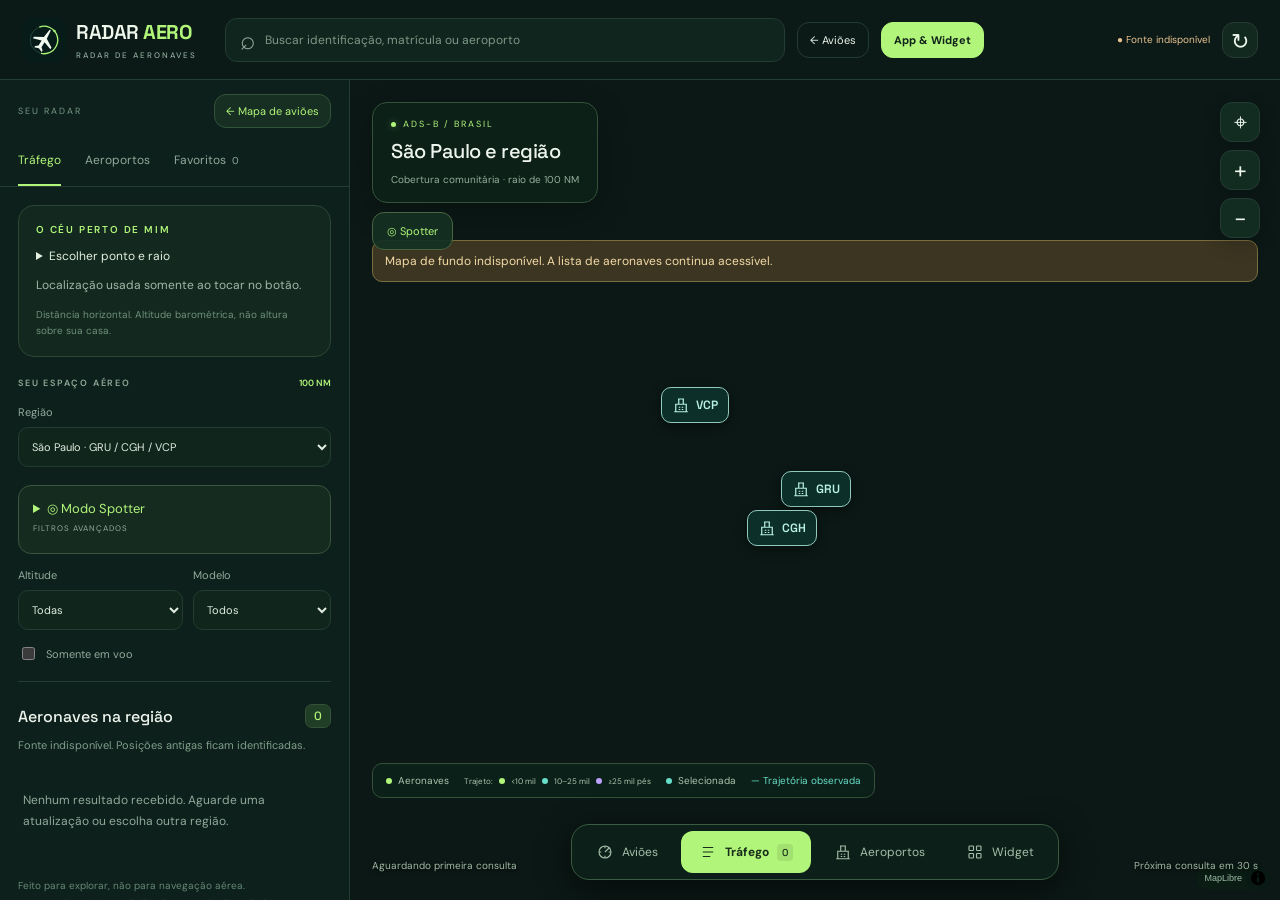
==== commit 2407aa09: "Importar projeto completo Radar Aero e remover importador temporário" ====
--- a/docs/index.html
+++ b/docs/index.html
@@ -1,5 +1,5 @@
-<!doctype html><html lang="pt-BR"><head><meta charset="utf-8"><meta name="viewport" content="width=device-width,initial-scale=1"><meta name="theme-color" content="#071b18"><link rel="manifest" href="./manifest.webmanifest?v=20261103-2"><link rel="apple-touch-icon" href="./icons/app-icon-192.png"><title>Radar Aero</title><link rel="stylesheet" href="./vendor/maplibre-gl.css"><link rel="stylesheet" href="./radar.css?v=20261103-2"></head><body>
+<!doctype html><html lang="pt-BR"><head><meta charset="utf-8"><meta name="viewport" content="width=device-width,initial-scale=1"><meta name="theme-color" content="#071b18"><link rel="manifest" href="./manifest.webmanifest?v=20261103-3"><link rel="apple-touch-icon" href="./icons/app-icon-192.png"><title>Radar Aero</title><link rel="stylesheet" href="./vendor/maplibre-gl.css"><link rel="stylesheet" href="./radar.css?v=20261103-3"></head><body>
 <header><a class="brand" href="./" target="_top"><img class="logo" src="./icons/radar-mark.svg" width="44" height="44" alt=""><span>RADAR <b>AERO</b><small>RADAR DE AERONAVES</small></span></a><label class="search"><span>⌕</span><input id="search" type="search" placeholder="Buscar identificação, matrícula ou aeroporto" aria-label="Buscar identificação, matrícula ou aeroporto" autocomplete="off"></label><button id="map-back" class="header-map">← Aviões</button><button id="install-app" title="App e widget">App &amp; Widget</button><span class="connection" id="connection" role="status">● Conectando</span><button id="refresh" aria-label="Atualizar posições">↻</button></header>
 <div class="workspace"><aside id="sidebar" aria-label="Tráfego e detalhes"><div class="mobile-handle"></div><div class="panel-top"><span>SEU RADAR</span><button id="follow-selected" hidden aria-pressed="false">◎ Seguir avião</button><button id="airport-flights" hidden>Voos</button><button id="airport-climate" hidden>Clima</button><button id="collapse" aria-expanded="true">← Mapa de aviões</button></div><p id="follow-status" role="status" hidden></p><div class="tabs" role="tablist" aria-label="Explorar"><button role="tab" aria-selected="true" data-tab="traffic">Tráfego</button><button role="tab" aria-selected="false" data-tab="airports">Aeroportos</button><button role="tab" aria-selected="false" data-tab="favorites">Favoritos <span id="fav-count">0</span></button></div><div class="scroll"><section id="selection" hidden aria-label="Aeronave selecionada"></section><section class="near-card" aria-label="Perto de mim"><div class="section-label">O CÉU PERTO DE MIM</div><details id="near-settings"><summary>Escolher ponto e raio</summary><p>Escolha seu ponto e descubra os aviões ao redor.</p><button id="locate">⌖ Usar minha localização</button><details><summary>Escolher ponto manualmente</summary><form id="near-form"><label>Latitude<input id="near-lat" type="number" min="-90" max="90" step="any" required placeholder="-23.4356"></label><label>Longitude<input id="near-lon" type="number" min="-180" max="180" step="any" required placeholder="-46.4731"></label><button>Salvar ponto e explorar</button></form></details><label>Raio<select id="near-radius"><option value="5">5 km</option><option value="10" selected>10 km</option><option value="25">25 km</option><option value="50">50 km</option></select></label></details><p id="near-status" role="status">Localização usada somente ao tocar no botão.</p><button id="leave-near" hidden>Voltar à região</button><button id="widget-config" hidden>↓ Configuração do widget</button><small>Distância horizontal. Altitude barométrica, não altura sobre sua casa.</small></section><section class="filters" id="filters"><div class="section-label">SEU ESPAÇO AÉREO <span>100 NM</span></div><label>Região<select id="region"><option value="sp">São Paulo · GRU / CGH / VCP</option><option value="rio">Rio de Janeiro · GIG</option><option value="brasilia">Brasília · BSB</option><option value="salvador">Salvador · SSA</option></select></label><details id="spotter-settings"><summary>◎ Modo Spotter <span>FILTROS AVANÇADOS</span></summary><div class="spotter-grid"><label>Companhia<select id="spotter-company"><option value="all">Todas</option><option value="TAM">LATAM</option><option value="AZU">Azul</option><option value="GLO">GOL</option></select></label><label>Velocidade no solo<select id="spotter-speed"><option value="all">Todas</option><option value="slow">Menos de 250 kt</option><option value="fast">250 kt ou mais</option></select></label><label>Variação observada<select id="spotter-trend"><option value="all">Todas</option><option value="up">↑ Subindo</option><option value="down">↓ Descendo</option><option value="level">→ Estável</option></select></label></div><p>Subida/descida estimada entre amostras de altitude barométrica da sessão. Aguarde duas posições recentes.</p><label>Nome do filtro<input id="preset-name" maxlength="32" placeholder="Ex.: LATAM em aproximação"></label><div class="preset-actions"><button id="save-preset">Salvar filtro</button><button id="reset-spotter">Limpar filtros</button></div><label>Filtros salvos neste aparelho<select id="spotter-presets"><option value="">Escolher filtro…</option></select></label><button id="delete-preset" disabled>Excluir filtro escolhido</button><p id="spotter-status" role="status"></p></details><div class="filter-row"><label>Altitude<select id="altitude"><option value="all">Todas</option><option value="low">Abaixo de 10.000 pés</option><option value="high">10.000 pés ou mais</option></select></label><label>Modelo<select id="model"><option value="all">Todos</option></select></label></div><label class="check"><input id="airborne" type="checkbox"> Somente em voo</label></section><div class="list-heading"><h1 id="list-title">Aeronaves na região</h1><span id="result-count">—</span></div><p id="list-note">Buscando posições recebidas pela rede ADS-B.</p><div id="results" role="tabpanel" aria-label="Resultados"></div><div class="side-footer">Feito para explorar, não para navegação aérea.<br>Rotas cadastradas por indicativo, quando disponíveis.<br><a href="https://www.adsb.lol/docs/open-data/api" target="_blank" rel="noopener">Dados: adsb.lol · ODbL</a></div></div></aside>
 <main id="map-area" aria-label="Mapa do radar"><div id="map"></div><div id="map-empty" hidden role="status"><p id="map-empty-text"></p><button id="recover-map">Ver aviões da região</button></div><div class="map-title"><span><i class="signal-dot"></i> ADS-B / BRASIL</span><strong id="region-name">São Paulo e região</strong><small>Cobertura comunitária · raio de 100 NM</small></div><div id="map-error" hidden role="status">Mapa de fundo indisponível. A lista de aeronaves continua acessível.</div><button id="open-spotter" aria-expanded="false">◎ Spotter</button><div class="map-controls"><button id="home" aria-label="Voltar à região">⌖</button><button id="zoom-in" aria-label="Aproximar mapa">+</button><button id="zoom-out" aria-label="Afastar mapa">−</button></div><div class="map-legend"><span><i></i> Aeronaves</span><span class="trail-key">Trajeto: <i class="alt-low"></i>&lt;10 mil <i class="alt-mid"></i>10–25 mil <i class="alt-high"></i>≥25 mil pés</span><span><i class="cyan"></i> Selecionada</span><span class="line-key">— Trajetória observada</span></div><div class="bottom-status"><span id="updated">Aguardando primeira consulta</span><span id="next-update"></span></div></main></div>
-<nav class="app-nav" aria-label="Navegação principal"><button id="nav-map" aria-pressed="true"><svg viewBox="0 0 24 24" aria-hidden="true"><circle cx="12" cy="12" r="8"/><path d="M12 12l6-6M4 12h3m10 0h3M12 4v3m0 10v3"/></svg>Aviões</button><button id="open-panel" aria-controls="sidebar" aria-expanded="false"><svg viewBox="0 0 24 24" aria-hidden="true"><path d="M5 6h14M5 12h14M5 18h10"/></svg>Tráfego <span id="mobile-count">0</span></button><button id="nav-widget"><svg viewBox="0 0 24 24" aria-hidden="true"><rect x="4" y="4" width="6" height="6" rx="1"/><rect x="14" y="4" width="6" height="6" rx="1"/><rect x="4" y="14" width="6" height="6" rx="1"/><rect x="14" y="14" width="6" height="6" rx="1"/></svg>Widget</button></nav><script src="./vendor/maplibre-gl.js"></script><script type="module" src="./radar.js?v=20261103-2"></script><dialog id="install-help" aria-labelledby="install-title"><div class="dialog-top"><img src="./icons/radar-mark.svg" width="48" height="48" alt="Radar Aero"><div class="dialog-switch" role="tablist" aria-label="Instalação"><button id="tab-app" role="tab" aria-selected="true">App</button><button id="tab-widget" role="tab" aria-selected="false">Widget Android</button></div><button id="close-install" aria-label="Fechar App e Widget">×</button></div><div class="dialog-scroll" data-view="app"><p class="eyebrow">SEU RADAR, SEMPRE POR PERTO</p><h2 id="install-title">Leve o céu com você.</h2><p class="dialog-lead">No computador, no celular ou direto na sua tela inicial.</p><section class="install-card"><span class="card-tag">CELULAR + PC</span><h3>Instale o Radar Aero</h3><p>Abra o mapa em uma janela própria, com atalho e ícone no seu aparelho.</p><button id="confirm-install" class="primary-action">Instalar app</button><p id="install-status" role="status">No Chrome ou Edge, procure “Instalar app” no menu do navegador. No iPhone, use Safari → Compartilhar → Adicionar à Tela de Início.</p></section><section class="install-card widget-card" id="widget-section"><span class="card-tag">WIDGET ANDROID</span><h3>O céu na sua tela inicial</h3><p>Veja os aviões perto do ponto salvo, sem abrir o mapa.</p><a class="primary-action" href="./downloads/radar-aero-widget-0.4.0.apk" download>Baixar widget Android <span>↓</span></a><ol><li>Instale o arquivo e abra <strong>Radar Aero Widget</strong>.</li><li>Toque em <strong>Adicionar widget à tela inicial</strong> e confirme no Android.</li><li>Escolha seu ponto depois, em <strong>Ajustes</strong> no widget.</li></ol><p class="helper">Se nada aparecer no Galaxy: pressione um espaço vazio da tela inicial → Widgets → Radar Aero Widget → Adicionar. O widget é instalado pelo APK, separadamente do app web.</p><button id="prepare-widget" class="secondary-action">Configurar meu ponto no radar →</button></section><p class="dialog-foot">O widget mostra o horário da consulta. Atualização automática sujeita às regras de bateria do Android.</p></div></dialog><script type="module" src="./pwa.js?v=20261103-2"></script></body></html>
+<nav class="app-nav" aria-label="Navegação principal"><button id="nav-map" aria-pressed="true"><svg viewBox="0 0 24 24" aria-hidden="true"><circle cx="12" cy="12" r="8"/><path d="M12 12l6-6M4 12h3m10 0h3M12 4v3m0 10v3"/></svg>Aviões</button><button id="open-panel" aria-controls="sidebar" aria-expanded="false"><svg viewBox="0 0 24 24" aria-hidden="true"><path d="M5 6h14M5 12h14M5 18h10"/></svg>Tráfego <span id="mobile-count">0</span></button><button id="nav-airports" aria-controls="sidebar" aria-expanded="false" aria-pressed="false"><svg viewBox="0 0 24 24" aria-hidden="true"><path d="M3 21h18M5 21V11h14v10M9 11V4h6v7M8 4h8M9 15h2m2 0h2m-6 3h2m2 0h2"/></svg>Aeroportos</button><button id="nav-widget"><svg viewBox="0 0 24 24" aria-hidden="true"><rect x="4" y="4" width="6" height="6" rx="1"/><rect x="14" y="4" width="6" height="6" rx="1"/><rect x="4" y="14" width="6" height="6" rx="1"/><rect x="14" y="14" width="6" height="6" rx="1"/></svg>Widget</button></nav><script src="./vendor/maplibre-gl.js"></script><script type="module" src="./radar.js?v=20261103-3"></script><dialog id="install-help" aria-labelledby="install-title"><div class="dialog-top"><img src="./icons/radar-mark.svg" width="48" height="48" alt="Radar Aero"><div class="dialog-switch" role="tablist" aria-label="Instalação"><button id="tab-app" role="tab" aria-selected="true">App</button><button id="tab-widget" role="tab" aria-selected="false">Widget Android</button></div><button id="close-install" aria-label="Fechar App e Widget">×</button></div><div class="dialog-scroll" data-view="app"><p class="eyebrow">SEU RADAR, SEMPRE POR PERTO</p><h2 id="install-title">Leve o céu com você.</h2><p class="dialog-lead">No computador, no celular ou direto na sua tela inicial.</p><section class="install-card"><span class="card-tag">CELULAR + PC</span><h3>Instale o Radar Aero</h3><p>Abra o mapa em uma janela própria, com atalho e ícone no seu aparelho.</p><button id="confirm-install" class="primary-action">Instalar app</button><p id="install-status" role="status">No Chrome ou Edge, procure “Instalar app” no menu do navegador. No iPhone, use Safari → Compartilhar → Adicionar à Tela de Início.</p></section><section class="install-card widget-card" id="widget-section"><span class="card-tag">WIDGET ANDROID</span><h3>O céu na sua tela inicial</h3><p>Veja os aviões perto do ponto salvo, sem abrir o mapa.</p><a class="primary-action" href="./downloads/radar-aero-widget-0.4.0.apk" download>Baixar widget Android <span>↓</span></a><ol><li>Instale o arquivo e abra <strong>Radar Aero Widget</strong>.</li><li>Toque em <strong>Adicionar widget à tela inicial</strong> e confirme no Android.</li><li>Escolha seu ponto depois, em <strong>Ajustes</strong> no widget.</li></ol><p class="helper">Se nada aparecer no Galaxy: pressione um espaço vazio da tela inicial → Widgets → Radar Aero Widget → Adicionar. O widget é instalado pelo APK, separadamente do app web.</p><button id="prepare-widget" class="secondary-action">Configurar meu ponto no radar →</button></section><p class="dialog-foot">O widget mostra o horário da consulta. Atualização automática sujeita às regras de bateria do Android.</p></div></dialog><script type="module" src="./pwa.js?v=20261103-3"></script></body></html>
--- a/docs/radar.css
+++ b/docs/radar.css
@@ -24,3 +24,8 @@
 #airport-flights,#airport-climate{font-size:11px;padding:8px 10px;min-height:35px;color:#b1f67a;background:#173124}body[data-airport=true] .panel-top{justify-content:flex-start}body[data-airport=true] #collapse{margin-left:auto}body[data-airport=true] .panel-top{flex-shrink:0}
 
 #map-empty{position:absolute;left:50%;top:50%;transform:translate(-50%,-50%);z-index:3;width:min(300px,calc(100% - 40px));background:#0e241bf2;border:1px solid #456546;border-radius:16px;padding:18px;text-align:center;box-shadow:0 12px 40px #0006}#map-empty p{font-size:13px;line-height:1.6;color:#bed0bf;margin:0 0 12px}#recover-map{color:#b1f67a;font-size:12px}body[data-airport=true] #collapse{font-size:10px;padding:8px}#collapse{white-space:nowrap}
+
+/* Keep all map markers below map interface overlays. */
+#map{z-index:0;isolation:isolate}.map-title,.map-controls,.map-legend,.bottom-status{z-index:2}.map-title{background:#0d2119f5}.airport-pin{position:absolute;z-index:5;display:flex;align-items:center;gap:6px;min-height:36px;padding:8px 10px;border:1px solid #91c9bd;border-radius:10px;background:#0d302bf5;color:#b9f2e4;font:600 12px 'Space Grotesk',Arial;box-shadow:0 3px 12px #0006}.airport-pin svg{width:18px;height:18px;fill:none;stroke:currentColor;stroke-width:1.6}.airport-pin:hover{background:#1c5545;border-color:#b1f67a}.app-nav{max-width:calc(100% - 24px)}@media(max-width:760px){.app-nav button{position:relative;flex-direction:column;gap:4px;min-width:0;padding:8px 4px;font-size:10px;min-height:48px}.app-nav button svg{width:17px;height:17px}.app-nav #open-panel span{position:absolute;top:2px;right:5px;font-size:8px}.airport-pin{min-height:38px;font-size:11px;padding:8px}.map-title{max-width:calc(100% - 80px)}}
+
+body[data-view=airports] .near-card{display:none}
